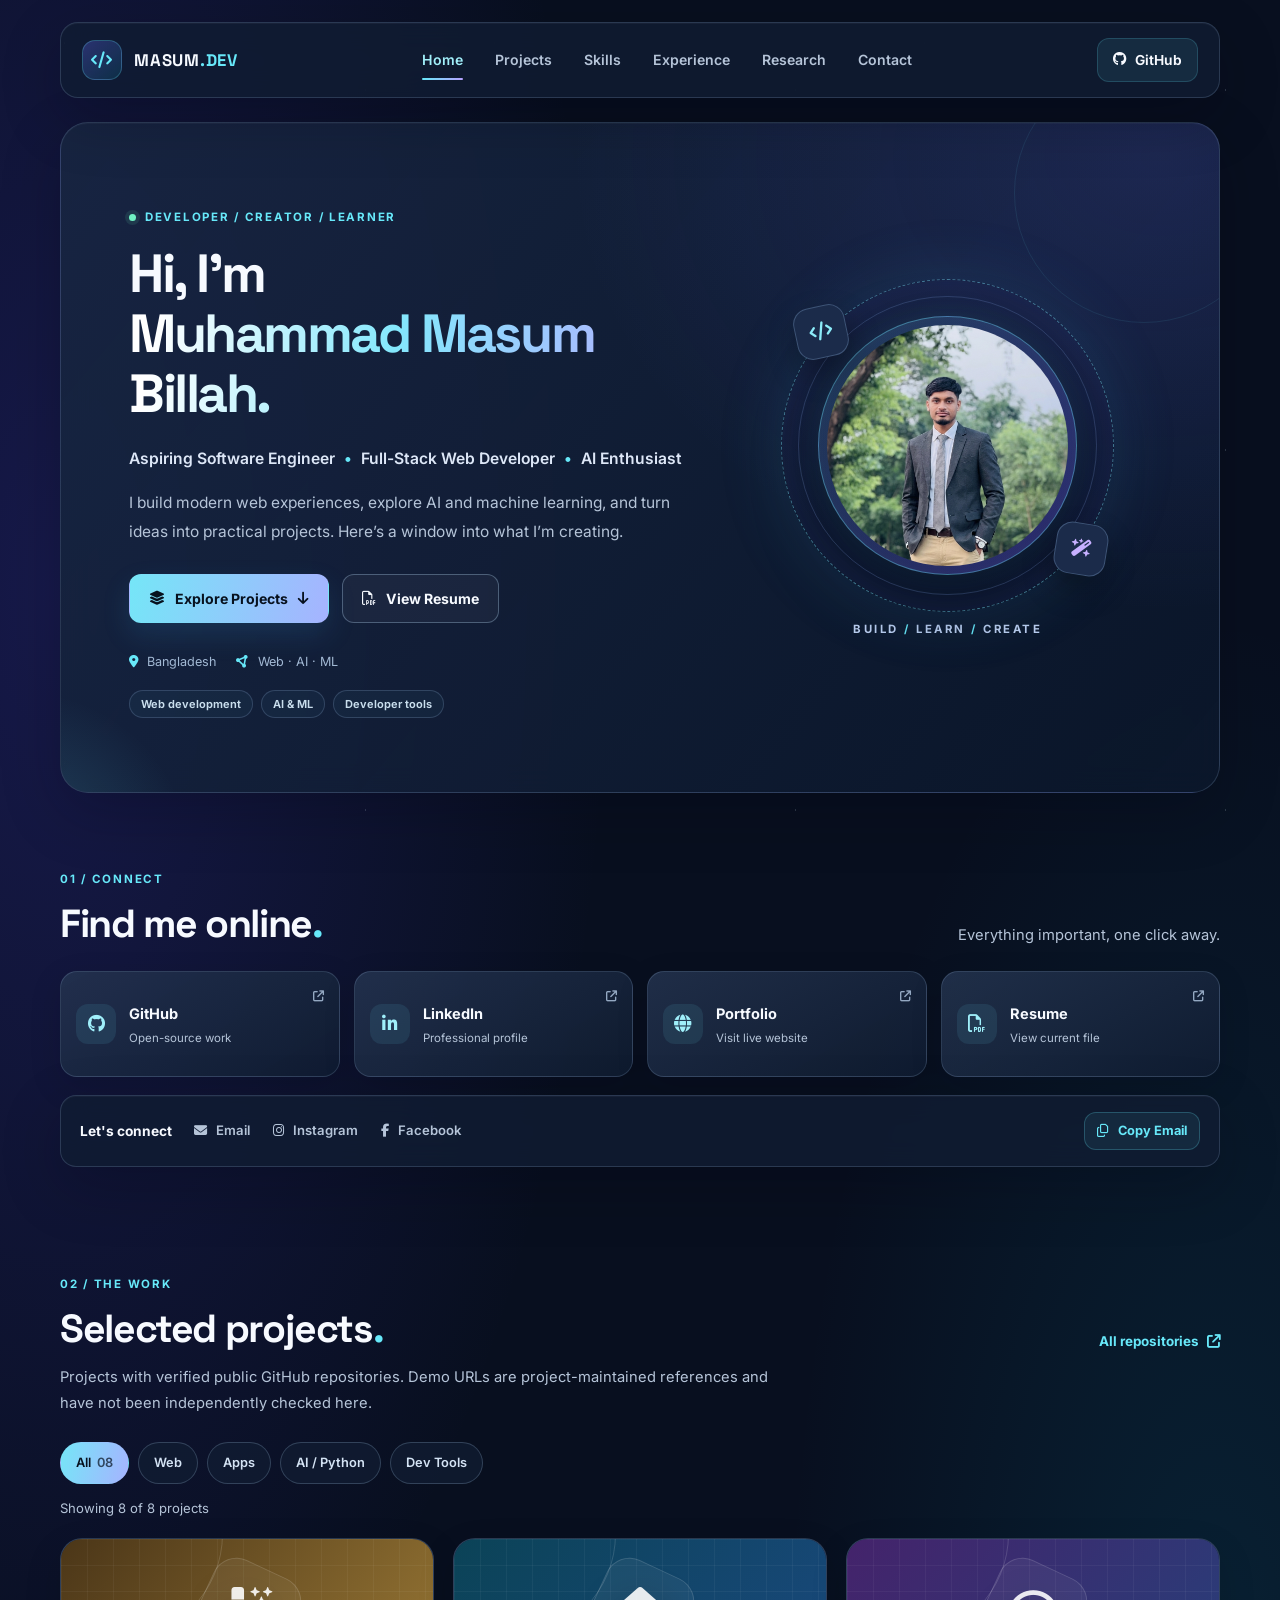
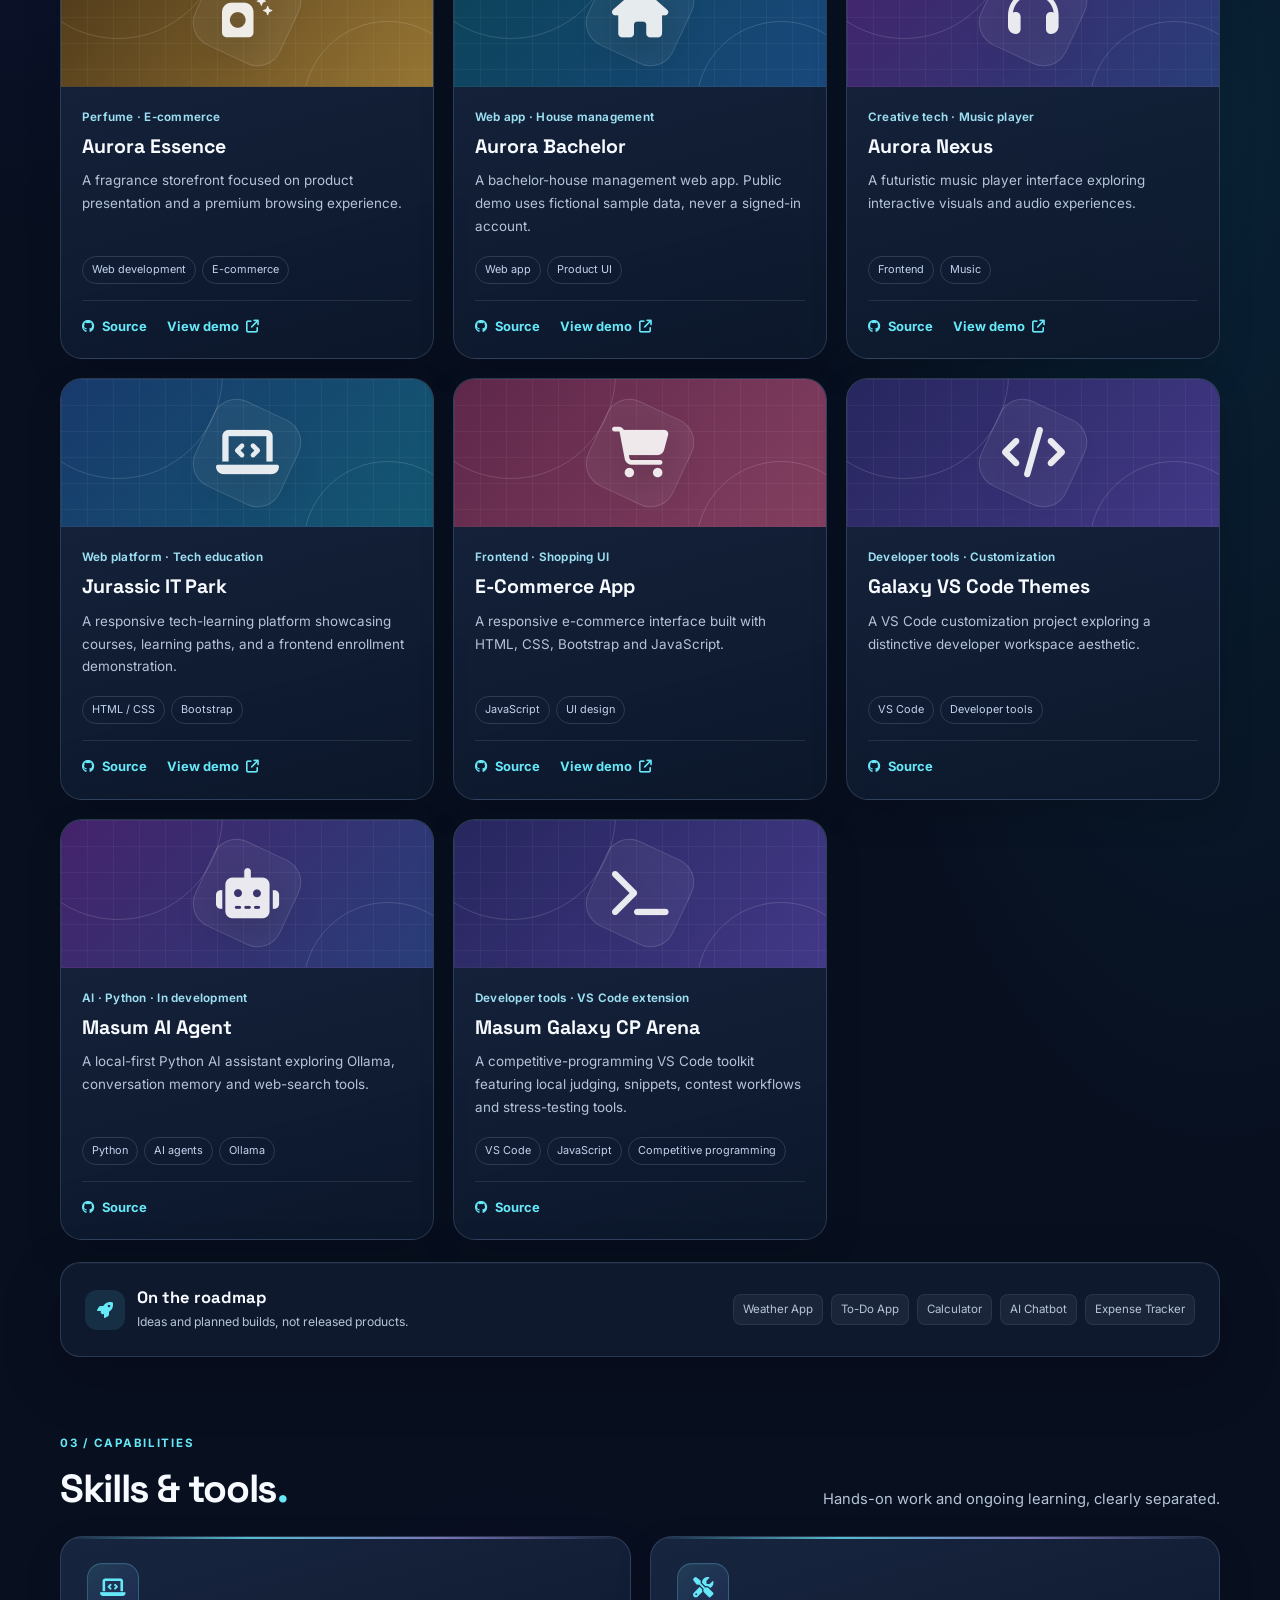
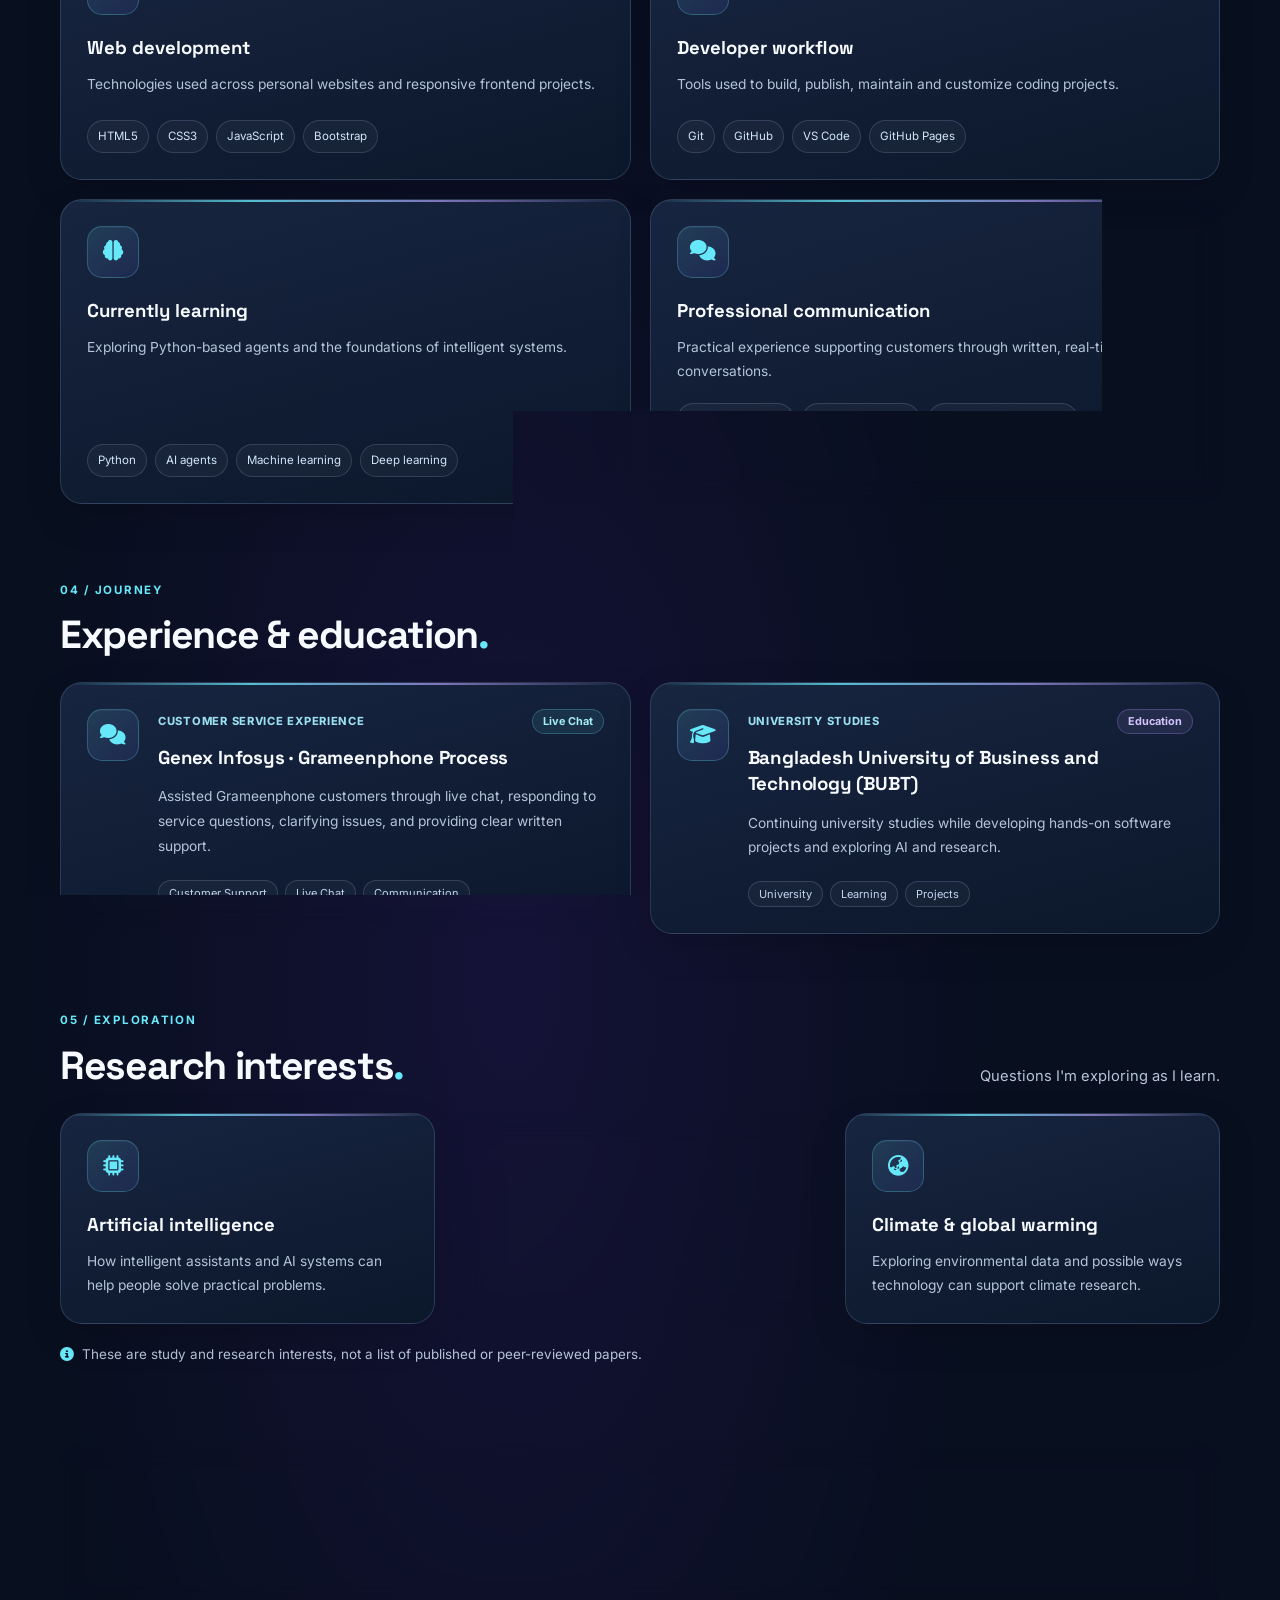
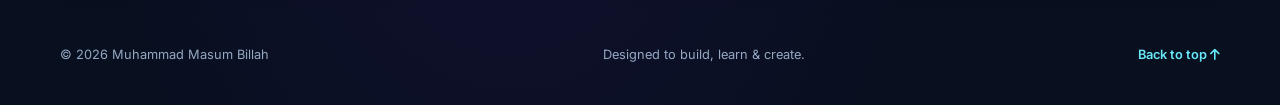
==== index.html @ daf8d8db "Release v2.3.0: accessible mobile menu and refined hero" ====
<!DOCTYPE html>
<html lang="en">
<head>
<meta charset="UTF-8">
<meta name="viewport" content="width=device-width, initial-scale=1.0">
<meta name="theme-color" content="#080F1F">
<meta name="color-scheme" content="dark">
<meta name="description" content="Muhammad Masum Billah — aspiring software engineer and full-stack web developer exploring AI. Explore projects, portfolio, resume, and professional links.">
<meta name="robots" content="index, follow">
<link rel="canonical" href="https://gitwithmasum.github.io/">
<meta property="og:type" content="website">
<meta property="og:site_name" content="Masum Billah | Developer LinkHub">
<meta property="og:title" content="Muhammad Masum Billah | Developer LinkHub">
<meta property="og:description" content="Explore web development projects, AI experiments, portfolio, resume, and professional profiles.">
<meta property="og:url" content="https://gitwithmasum.github.io/">
<meta property="og:image" content="https://gitwithmasum.github.io/Assets/formal%201.0.png">
<meta property="og:image:alt" content="Portrait of Muhammad Masum Billah">
<meta name="twitter:card" content="summary">
<meta name="twitter:title" content="Muhammad Masum Billah | Developer LinkHub">
<meta name="twitter:description" content="Projects, portfolio, resume, and links from a developer exploring AI and full-stack web development.">
<title>Muhammad Masum Billah | Developer LinkHub</title>
<link rel="icon" href="./favicon.svg" type="image/svg+xml">
<link rel="preconnect" href="https://fonts.googleapis.com">
<link rel="preconnect" href="https://fonts.gstatic.com" crossorigin>
<link href="https://fonts.googleapis.com/css2?family=Inter:wght@400;500;600;700;800&family=Space+Grotesk:wght@400;500;600;700&display=swap" rel="stylesheet">
<link rel="stylesheet" href="https://cdnjs.cloudflare.com/ajax/libs/font-awesome/6.7.2/css/all.min.css">
<link rel="stylesheet" href="./style.css?v=2.3.0">
</head>
<body id="top">
<a class="skip-link" href="#main-content">Skip to main content</a>
<div class="shell">
<header class="site-header glass">
<a href="#top" class="brand" aria-label="Masum Developer Hub home"><span class="brand-mark" aria-hidden="true"><i class="fa-solid fa-code"></i></span><span>MASUM<span class="brand-accent">.DEV</span></span></a>
<button class="nav-toggle" type="button" id="nav-toggle" aria-controls="primary-navigation" aria-expanded="false" aria-label="Open navigation menu" hidden>
<span class="nav-toggle-icon" aria-hidden="true"><i class="fa-solid fa-bars"></i></span><span class="nav-toggle-text">Menu</span>
</button>
<nav class="top-nav" id="primary-navigation" aria-label="Main navigation"><a href="#main-content">Home</a><a href="#projects">Projects</a><a href="#skills">Skills</a><a href="#experience">Experience</a><a href="#research">Research</a><a href="#contact">Contact</a></nav>
<a class="header-github" href="https://github.com/gitwithmasum" target="_blank" rel="noopener noreferrer" aria-label="GitHub profile"><i class="fa-brands fa-github" aria-hidden="true"></i><span>GitHub</span></a>
</header>
<main id="main-content">
<section class="hero glass" aria-labelledby="hero-heading">
<div class="hero-copy">
<p class="eyebrow"><span class="pulse-dot" aria-hidden="true"></span> DEVELOPER / CREATOR / LEARNER</p>
<h1 id="hero-heading">Hi, I’m <span class="gradient-text">Muhammad Masum Billah.</span></h1>
<p class="hero-role">Aspiring Software Engineer <span aria-hidden="true">•</span> Full-Stack Web Developer <span aria-hidden="true">•</span> AI Enthusiast</p>
<p class="hero-description">I build modern web experiences, explore AI and machine learning, and turn ideas into practical projects. Here’s a window into what I’m creating.</p>
<div class="hero-actions"><a class="btn btn-primary" href="#projects"><i class="fa-solid fa-layer-group" aria-hidden="true"></i> Explore Projects <i class="fa-solid fa-arrow-down" aria-hidden="true"></i></a><a class="btn btn-outline" href="./Assets/Update%20CV%202.0.pdf"><i class="fa-regular fa-file-pdf" aria-hidden="true"></i> View Resume</a></div>
<div class="hero-detail"><span><i class="fa-solid fa-location-dot" aria-hidden="true"></i> Bangladesh</span><span><i class="fa-solid fa-circle-nodes" aria-hidden="true"></i> Web · AI · ML</span></div>
<div class="hero-focus" aria-label="Areas of interest"><span>Web development</span><span>AI &amp; ML</span><span>Developer tools</span></div>
</div>
<div class="hero-visual">
<div class="portrait-stage"><div class="portrait-halo" aria-hidden="true"></div><div class="portrait-inner"><img src="./Assets/formal%201.0.png" alt="Portrait of Muhammad Masum Billah" width="300" height="300" fetchpriority="high" decoding="async"></div><span class="orbit-badge badge-code" aria-hidden="true"><i class="fa-solid fa-code"></i></span><span class="orbit-badge badge-spark" aria-hidden="true"><i class="fa-solid fa-wand-magic-sparkles"></i></span></div>
<p class="visual-caption">BUILD <span aria-hidden="true">/</span> LEARN <span aria-hidden="true">/</span> CREATE</p>
</div>
</section>
<section id="links" class="section quick-links" aria-labelledby="links-heading">
<div class="section-heading"><div><p class="section-kicker">01 / CONNECT</p><h2 id="links-heading">Find me online<span class="heading-period">.</span></h2></div><p class="section-intro">Everything important, one click away.</p></div>
<div class="quick-grid"><a class="quick-card" href="https://github.com/gitwithmasum" target="_blank" rel="noopener noreferrer" aria-label="GitHub — Open-source work"><span class="quick-icon" aria-hidden="true"><i class="fa-brands fa-github"></i></span><span class="quick-copy"><strong>GitHub</strong><small>Open-source work</small></span><i class="fa-solid fa-arrow-up-right-from-square quick-arrow" aria-hidden="true"></i></a>
<a class="quick-card" href="https://www.linkedin.com/in/masumtheinvincible/" target="_blank" rel="noopener noreferrer" aria-label="LinkedIn — Professional profile"><span class="quick-icon" aria-hidden="true"><i class="fa-brands fa-linkedin-in"></i></span><span class="quick-copy"><strong>LinkedIn</strong><small>Professional profile</small></span><i class="fa-solid fa-arrow-up-right-from-square quick-arrow" aria-hidden="true"></i></a>
<a class="quick-card" href="https://gitwithmasum.github.io/MB-Portfolio/" target="_blank" rel="noopener noreferrer" aria-label="Portfolio — Visit live website"><span class="quick-icon" aria-hidden="true"><i class="fa-solid fa-globe"></i></span><span class="quick-copy"><strong>Portfolio</strong><small>Visit live website</small></span><i class="fa-solid fa-arrow-up-right-from-square quick-arrow" aria-hidden="true"></i></a>
<a class="quick-card" href="./Assets/Update%20CV%202.0.pdf" aria-label="Resume — View current file"><span class="quick-icon" aria-hidden="true"><i class="fa-regular fa-file-pdf"></i></span><span class="quick-copy"><strong>Resume</strong><small>View current file</small></span><i class="fa-solid fa-arrow-up-right-from-square quick-arrow" aria-hidden="true"></i></a></div>
<div class="social-strip glass"><span class="strip-title">Let's connect</span><div class="social-actions">
<a href="mailto:masumtheinvincible@gmail.com"><i class="fa-solid fa-envelope" aria-hidden="true"></i> Email</a>
<a href="https://www.instagram.com/masumtheinvincible/" target="_blank" rel="noopener noreferrer"><i class="fa-brands fa-instagram" aria-hidden="true"></i> Instagram</a>
<a href="https://www.facebook.com/masumtheinvincible/" target="_blank" rel="noopener noreferrer"><i class="fa-brands fa-facebook-f" aria-hidden="true"></i> Facebook</a></div>
<button class="btn btn-copy" type="button" data-copy-email data-email="masumtheinvincible@gmail.com" aria-describedby="copy-status"><i class="fa-regular fa-copy" aria-hidden="true"></i> Copy Email</button></div>
<p id="copy-status" class="copy-status" role="status" aria-live="polite"></p>
</section>
<section id="projects" class="section projects" aria-labelledby="projects-heading">
<div class="section-heading"><div><p class="section-kicker">02 / THE WORK</p><h2 id="projects-heading">Selected projects<span class="heading-period">.</span></h2></div><a class="all-projects" href="https://github.com/gitwithmasum?tab=repositories" target="_blank" rel="noopener noreferrer">All repositories <i class="fa-solid fa-arrow-up-right-from-square" aria-hidden="true"></i></a></div>
<p class="section-subtitle">Projects with verified public GitHub repositories. Demo URLs are project-maintained references and have not been independently checked here.</p>
<div class="project-filters" id="project-filters" role="group" aria-label="Filter projects by category" hidden>
<button type="button" class="project-filter is-active" data-project-filter="all" aria-pressed="true">All <span aria-hidden="true">08</span></button>
<button type="button" class="project-filter" data-project-filter="web" aria-pressed="false">Web</button>
<button type="button" class="project-filter" data-project-filter="apps" aria-pressed="false">Apps</button>
<button type="button" class="project-filter" data-project-filter="ai" aria-pressed="false">AI / Python</button>
<button type="button" class="project-filter" data-project-filter="tools" aria-pressed="false">Dev Tools</button>
</div>
<p class="filter-status" id="project-filter-status" role="status" aria-live="polite"></p>
<div class="projects-grid"><article class="project-card" data-category="web" aria-labelledby="project-1">
 <div class="project-art art-gold" aria-hidden="true"><span class="art-grid"></span><i class="fa-solid fa-spray-can-sparkles"></i><span class="art-orbit"></span></div>
 <div class="project-content"><p class="project-type">Perfume · E-commerce</p><h3 id="project-1">Aurora Essence</h3>
 <p class="project-description">A fragrance storefront focused on product presentation and a premium browsing experience.</p>
 <div class="project-tags" aria-label="Project topics"><span>Web development</span><span>E-commerce</span></div>
 <div class="project-actions"><a href="https://github.com/gitwithmasum/Aurora-Essence" target="_blank" rel="noopener noreferrer" aria-label="View Aurora Essence source code"><i class="fa-brands fa-github" aria-hidden="true"></i> Source</a>
 <a href="https://gitwithmasum.github.io/Aurora-Essence/" target="_blank" rel="noopener noreferrer" aria-label="View Aurora Essence live website">View demo <i class="fa-solid fa-arrow-up-right-from-square" aria-hidden="true"></i></a></div></div></article>
<article class="project-card" data-category="apps" aria-labelledby="project-2">
 <div class="project-art art-cyan" aria-hidden="true"><span class="art-grid"></span><i class="fa-solid fa-house"></i><span class="art-orbit"></span></div>
 <div class="project-content"><p class="project-type">Web app · House management</p><h3 id="project-2">Aurora Bachelor</h3>
 <p class="project-description">A bachelor-house management web app. Public demo uses fictional sample data, never a signed-in account.</p>
 <div class="project-tags" aria-label="Project topics"><span>Web app</span><span>Product UI</span></div>
 <div class="project-actions"><a href="https://github.com/gitwithmasum/Aurora-Bachelor" target="_blank" rel="noopener noreferrer" aria-label="View Aurora Bachelor source code"><i class="fa-brands fa-github" aria-hidden="true"></i> Source</a>
 <a href="https://gitwithmasum.github.io/aurora-bachelor-demo.html" target="_blank" rel="noopener noreferrer" aria-label="View safe Aurora Bachelor guest demo with sample data">View demo <i class="fa-solid fa-arrow-up-right-from-square" aria-hidden="true"></i></a></div></div></article>
<article class="project-card" data-category="apps" aria-labelledby="project-3">
 <div class="project-art art-purple" aria-hidden="true"><span class="art-grid"></span><i class="fa-solid fa-headphones"></i><span class="art-orbit"></span></div>
 <div class="project-content"><p class="project-type">Creative tech · Music player</p><h3 id="project-3">Aurora Nexus</h3>
 <p class="project-description">A futuristic music player interface exploring interactive visuals and audio experiences.</p>
 <div class="project-tags" aria-label="Project topics"><span>Frontend</span><span>Music</span></div>
 <div class="project-actions"><a href="https://github.com/gitwithmasum/Aurora-Nexus" target="_blank" rel="noopener noreferrer" aria-label="View Aurora Nexus source code"><i class="fa-brands fa-github" aria-hidden="true"></i> Source</a>
 <a href="https://gitwithmasum.github.io/Aurora-Nexus/" target="_blank" rel="noopener noreferrer" aria-label="Visit Aurora Nexus demo">View demo <i class="fa-solid fa-arrow-up-right-from-square" aria-hidden="true"></i></a></div></div></article>
<article class="project-card" data-category="web" aria-labelledby="project-4">
 <div class="project-art art-blue" aria-hidden="true"><span class="art-grid"></span><i class="fa-solid fa-laptop-code"></i><span class="art-orbit"></span></div>
 <div class="project-content"><p class="project-type">Web platform · Tech education</p><h3 id="project-4">Jurassic IT Park</h3>
 <p class="project-description">A responsive tech-learning platform showcasing courses, learning paths, and a frontend enrollment demonstration.</p>
 <div class="project-tags" aria-label="Project topics"><span>HTML / CSS</span><span>Bootstrap</span></div>
 <div class="project-actions"><a href="https://github.com/gitwithmasum/Jurassic-IT-Park" target="_blank" rel="noopener noreferrer" aria-label="View Responsive Website source code"><i class="fa-brands fa-github" aria-hidden="true"></i> Source</a>
 <a href="https://gitwithmasum.github.io/Jurassic-IT-Park/" target="_blank" rel="noopener noreferrer" aria-label="Visit Responsive Website demo">View demo <i class="fa-solid fa-arrow-up-right-from-square" aria-hidden="true"></i></a></div></div></article>
<article class="project-card" data-category="web" aria-labelledby="project-5">
 <div class="project-art art-rose" aria-hidden="true"><span class="art-grid"></span><i class="fa-solid fa-cart-shopping"></i><span class="art-orbit"></span></div>
 <div class="project-content"><p class="project-type">Frontend · Shopping UI</p><h3 id="project-5">E-Commerce App</h3>
 <p class="project-description">A responsive e-commerce interface built with HTML, CSS, Bootstrap and JavaScript.</p>
 <div class="project-tags" aria-label="Project topics"><span>JavaScript</span><span>UI design</span></div>
 <div class="project-actions"><a href="https://github.com/gitwithmasum/Project-Beta-1.0" target="_blank" rel="noopener noreferrer" aria-label="View E-Commerce App source code"><i class="fa-brands fa-github" aria-hidden="true"></i> Source</a>
 <a href="https://gitwithmasum.github.io/Project-Beta-1.0/" target="_blank" rel="noopener noreferrer" aria-label="Visit E-Commerce App demo">View demo <i class="fa-solid fa-arrow-up-right-from-square" aria-hidden="true"></i></a></div></div></article>
<article class="project-card" data-category="tools" aria-labelledby="project-6">
 <div class="project-art art-indigo" aria-hidden="true"><span class="art-grid"></span><i class="fa-solid fa-code"></i><span class="art-orbit"></span></div>
 <div class="project-content"><p class="project-type">Developer tools · Customization</p><h3 id="project-6">Galaxy VS Code Themes</h3>
 <p class="project-description">A VS Code customization project exploring a distinctive developer workspace aesthetic.</p>
 <div class="project-tags" aria-label="Project topics"><span>VS Code</span><span>Developer tools</span></div>
 <div class="project-actions"><a href="https://github.com/gitwithmasum/Galaxy-VS-Code-Themes" target="_blank" rel="noopener noreferrer" aria-label="View Galaxy VS Code Themes source code"><i class="fa-brands fa-github" aria-hidden="true"></i> Source</a>
 </div></div></article><article class="project-card" data-category="ai" aria-labelledby="project-7">
 <div class="project-art art-purple" aria-hidden="true"><span class="art-grid"></span><i class="fa-solid fa-robot"></i><span class="art-orbit"></span></div>
 <div class="project-content"><p class="project-type">AI · Python · In development</p><h3 id="project-7">Masum AI Agent</h3>
 <p class="project-description">A local-first Python AI assistant exploring Ollama, conversation memory and web-search tools.</p>
 <div class="project-tags" aria-label="Project topics"><span>Python</span><span>AI agents</span><span>Ollama</span></div>
 <div class="project-actions"><a href="https://github.com/gitwithmasum/Masum-AI-Agent" target="_blank" rel="noopener noreferrer" aria-label="View Masum AI Agent source code"><i class="fa-brands fa-github" aria-hidden="true"></i> Source</a></div></div></article>
<article class="project-card" data-category="tools" aria-labelledby="project-8">
 <div class="project-art art-indigo" aria-hidden="true"><span class="art-grid"></span><i class="fa-solid fa-terminal"></i><span class="art-orbit"></span></div>
 <div class="project-content"><p class="project-type">Developer tools · VS Code extension</p><h3 id="project-8">Masum Galaxy CP Arena</h3>
 <p class="project-description">A competitive-programming VS Code toolkit featuring local judging, snippets, contest workflows and stress-testing tools.</p>
 <div class="project-tags" aria-label="Project topics"><span>VS Code</span><span>JavaScript</span><span>Competitive programming</span></div>
 <div class="project-actions"><a href="https://github.com/gitwithmasum/MG-VS-Code-CP-Arena" target="_blank" rel="noopener noreferrer" aria-label="View Masum Galaxy CP Arena source code"><i class="fa-brands fa-github" aria-hidden="true"></i> Source</a></div></div></article>
</div>
<div class="roadmap glass" aria-labelledby="roadmap-heading"><div class="roadmap-heading"><i class="fa-solid fa-rocket" aria-hidden="true"></i><div><h3 id="roadmap-heading">On the roadmap</h3><p>Ideas and planned builds, not released products.</p></div></div>
<ul class="roadmap-list"><li>Weather App</li><li>To-Do App</li><li>Calculator</li><li>AI Chatbot</li><li>Expense Tracker</li></ul></div>
</section>
<section id="skills" class="section showcase-section" aria-labelledby="skills-heading">
<div class="section-heading"><div><p class="section-kicker">03 / CAPABILITIES</p><h2 id="skills-heading">Skills &amp; tools<span class="heading-period">.</span></h2></div><p class="section-intro">Hands-on work and ongoing learning, clearly separated.</p></div>
<div class="showcase-grid skill-grid">
<article class="showcase-card glass"><div class="showcase-icon"><i class="fa-solid fa-laptop-code" aria-hidden="true"></i></div><h3>Web development</h3><p>Technologies used across personal websites and responsive frontend projects.</p><ul class="skill-tags"><li>HTML5</li><li>CSS3</li><li>JavaScript</li><li>Bootstrap</li></ul></article>
<article class="showcase-card glass"><div class="showcase-icon"><i class="fa-solid fa-screwdriver-wrench" aria-hidden="true"></i></div><h3>Developer workflow</h3><p>Tools used to build, publish, maintain and customize coding projects.</p><ul class="skill-tags"><li>Git</li><li>GitHub</li><li>VS Code</li><li>GitHub Pages</li></ul></article>
<article class="showcase-card glass"><div class="showcase-icon"><i class="fa-solid fa-brain" aria-hidden="true"></i></div><h3>Currently learning</h3><p>Exploring Python-based agents and the foundations of intelligent systems.</p><ul class="skill-tags"><li>Python</li><li>AI agents</li><li>Machine learning</li><li>Deep learning</li></ul></article>
<article class="showcase-card glass"><div class="showcase-icon"><i class="fa-solid fa-comments" aria-hidden="true"></i></div><h3>Professional communication</h3><p>Practical experience supporting customers through written, real-time conversations.</p><ul class="skill-tags"><li>Live chat support</li><li>Customer service</li><li>Written communication</li><li>Issue resolution</li></ul></article>
</div></section>
<section id="experience" class="section showcase-section" aria-labelledby="experience-heading">
<div class="section-heading"><div><p class="section-kicker">04 / JOURNEY</p><h2 id="experience-heading">Experience &amp; education<span class="heading-period">.</span></h2></div></div>
<div class="journey-grid">
<article class="journey-card glass"><div class="journey-icon"><i class="fa-solid fa-comments" aria-hidden="true"></i></div><div class="journey-content"><div class="journey-topline"><p class="journey-label">Customer service experience</p><span class="journey-badge">Live Chat</span></div><h3>Genex Infosys · Grameenphone Process</h3><p>Assisted Grameenphone customers through live chat, responding to service questions, clarifying issues, and providing clear written support.</p><div class="journey-tags"><span>Customer Support</span><span>Live Chat</span><span>Communication</span></div></div></article>
<article class="journey-card glass"><div class="journey-icon"><i class="fa-solid fa-graduation-cap" aria-hidden="true"></i></div><div class="journey-content"><div class="journey-topline"><p class="journey-label">University studies</p><span class="journey-badge journey-badge--quiet">Education</span></div><h3>Bangladesh University of Business and Technology (BUBT)</h3><p>Continuing university studies while developing hands-on software projects and exploring AI and research.</p><div class="journey-tags"><span>University</span><span>Learning</span><span>Projects</span></div></div></article>
</div></section>
<section id="research" class="section showcase-section" aria-labelledby="research-heading">
<div class="section-heading"><div><p class="section-kicker">05 / EXPLORATION</p><h2 id="research-heading">Research interests<span class="heading-period">.</span></h2></div><p class="section-intro">Questions I'm exploring as I learn.</p></div>
<div class="showcase-grid research-grid">
<article class="showcase-card glass"><div class="showcase-icon"><i class="fa-solid fa-microchip" aria-hidden="true"></i></div><h3>Artificial intelligence</h3><p>How intelligent assistants and AI systems can help people solve practical problems.</p></article>
<article class="showcase-card glass"><div class="showcase-icon"><i class="fa-solid fa-chart-line" aria-hidden="true"></i></div><h3>Machine learning</h3><p>Learning about data, models, evaluation and reproducible experiments.</p></article>
<article class="showcase-card glass"><div class="showcase-icon"><i class="fa-solid fa-earth-asia" aria-hidden="true"></i></div><h3>Climate &amp; global warming</h3><p>Exploring environmental data and possible ways technology can support climate research.</p></article>
</div><p class="research-note"><i class="fa-solid fa-circle-info" aria-hidden="true"></i> These are study and research interests, not a list of published or peer-reviewed papers.</p>
</section>
<section id="contact" class="section contact-section" aria-labelledby="contact-heading"><div class="contact-card glass"><div><p class="section-kicker">06 / SAY HELLO</p><h2 id="contact-heading">Have an idea to share<span class="heading-period">?</span></h2><p>Whether it’s a project, a collaboration, or a conversation about tech, feel free to reach out.</p></div><a class="btn btn-primary" href="mailto:masumtheinvincible@gmail.com"><i class="fa-solid fa-paper-plane" aria-hidden="true"></i> Send an Email</a></div></section>
</main>
<footer class="site-footer"><p>© <span id="current-year">2026</span> Muhammad Masum Billah</p><p>Designed to build, learn &amp; create.</p><a href="#top">Back to top <i class="fa-solid fa-arrow-up" aria-hidden="true"></i></a></footer>
</div>
<script src="./script.js?v=2.3.0"></script>
</body>
</html>
---- style.css ----
/* MASUM.DEV | Release 2.1.0 Professional Design Refresh */
:root{color-scheme:dark;--bg:#080f1f;--surface:rgba(17,29,51,.82);--stroke:rgba(166,199,236,.18);--ink:#f7faff;--muted:#b5c4d8;--cyan:#67e8f9;--violet:#b6a0ff;--radius:22px}
*,*::before,*::after{box-sizing:border-box}
html{scroll-behavior:smooth;scroll-padding-top:115px}
body{margin:0;min-height:100vh;min-width:0;color:var(--ink);font:400 16px/1.65 Inter,system-ui,sans-serif;background:radial-gradient(ellipse 60% 35% at 4% 12%,rgba(67,56,202,.25),transparent 73%),radial-gradient(ellipse 45% 30% at 95% 35%,rgba(8,145,178,.14),transparent 75%),radial-gradient(ellipse 50% 30% at 40% 85%,rgba(109,40,217,.13),transparent 75%),var(--bg);overflow-x:clip}
body::before{content:"";position:fixed;inset:0;pointer-events:none;background-image:radial-gradient(1px 1px at 15% 12%,rgba(220,242,255,.7) 50%,transparent 100%),radial-gradient(1px 1px at 85% 25%,rgba(220,242,255,.5) 50%,transparent 100%),radial-gradient(2px 2px at 70% 70%,rgba(161,195,255,.3) 50%,transparent 100%);background-size:430px 360px;opacity:.36}
a{color:inherit}button{font:inherit}
.shell{position:relative;z-index:1;width:min(1160px,calc(100% - 44px));margin:auto}
.glass{background:var(--surface);border:1px solid var(--stroke);box-shadow:0 20px 60px rgba(1,6,17,.23),inset 0 1px rgba(255,255,255,.035);-webkit-backdrop-filter:blur(14px);backdrop-filter:blur(14px)}
.skip-link{position:fixed;z-index:100;top:10px;left:10px;transform:translateY(-160%);padding:12px 16px;border-radius:10px;background:#fff;color:#111827;font-weight:700}
.skip-link:focus{transform:translateY(0)}
:where(a,button):focus-visible{outline:3px solid var(--cyan);outline-offset:4px}
.site-header{display:flex;align-items:center;justify-content:space-between;gap:22px;min-height:76px;margin:22px 0 24px;padding:12px 21px;border-radius:18px;position:sticky;top:12px;z-index:30}
.brand{display:inline-flex;align-items:center;gap:12px;flex-shrink:0;text-decoration:none;font:700 1.05rem/1 'Space Grotesk',sans-serif;letter-spacing:.045em}
.brand-accent{color:var(--cyan)}
.brand-mark{display:grid;place-items:center;width:40px;height:40px;border-radius:13px;color:var(--cyan);border:1px solid rgba(103,232,249,.25);background:linear-gradient(140deg,rgba(99,102,241,.32),rgba(6,182,212,.13))}
.top-nav{display:flex;align-items:center;gap:clamp(12px,2.7vw,32px);flex-wrap:wrap;justify-content:center}
.top-nav a{font-size:.88rem;font-weight:600;text-decoration:none;color:var(--muted);transition:color .2s}
.top-nav a:hover,.top-nav a:focus-visible{color:var(--cyan)}
.header-github{flex-shrink:0;display:inline-flex;align-items:center;gap:9px;padding:10px 15px;border-radius:12px;background:rgba(103,232,249,.085);border:1px solid rgba(103,232,249,.18);text-decoration:none;font-size:.86rem;font-weight:650}
.header-github:hover{border-color:var(--cyan)}
.hero{display:grid;grid-template-columns:minmax(0,1.18fr) minmax(0,.82fr);align-items:center;min-height:490px;gap:30px;padding:clamp(30px,5.5vw,68px);border-radius:28px;position:relative;overflow:hidden;background:radial-gradient(ellipse 60% 80% at 95% 5%,rgba(99,102,241,.17),transparent 85%),linear-gradient(130deg,rgba(24,38,66,.92),rgba(11,23,43,.88))}
.hero::after{content:"";position:absolute;right:-55px;top:-60px;width:260px;height:260px;border-radius:50%;border:1px solid rgba(103,232,249,.09);pointer-events:none}
.hero-copy,.hero-visual{position:relative;z-index:1;min-width:0}
.eyebrow,.section-kicker{display:flex;align-items:center;gap:9px;color:var(--cyan);font:700 .72rem/1.5 Inter,sans-serif;letter-spacing:.15em}
.pulse-dot{width:7px;height:7px;border-radius:50%;background:#70f3c4;box-shadow:0 0 0 4px rgba(112,243,196,.1)}
.hero h1{max-width:680px;font:700 clamp(2.25rem,4.2vw,3.75rem)/1.12 'Space Grotesk',sans-serif;letter-spacing:-.045em;margin:22px 0 20px;overflow-wrap:anywhere}
.gradient-text{display:block;color:#b2e1ff;background:linear-gradient(100deg,#fff 5%,#83e7fc 45%,#b8a8ff 95%);-webkit-background-clip:text;background-clip:text;-webkit-text-fill-color:transparent}
.hero-role{font-weight:600;color:#dde7f7;font-size:.98rem;line-height:1.85;margin:0 0 16px}
.hero-role span{color:var(--cyan);margin:0 5px}
.hero-description{max-width:570px;margin:0;color:var(--muted);font-size:.97rem;line-height:1.85}
.hero-actions{display:flex;flex-wrap:wrap;gap:13px;margin-top:27px}
.btn{position:relative;display:inline-flex;align-items:center;justify-content:center;gap:10px;min-height:48px;padding:12px 19px;border-radius:12px;text-decoration:none;font-weight:700;font-size:.88rem;line-height:1.35;cursor:pointer;overflow:hidden;border:1px solid transparent;transition:transform .2s,box-shadow .2s,border-color .2s,background .2s}
.btn:hover{transform:translateY(-2px)}
.btn-primary{color:#07111e;background:linear-gradient(105deg,#75e6f7,#a6b3ff);box-shadow:0 12px 28px rgba(47,148,214,.16)}
.btn-primary:hover{box-shadow:0 16px 34px rgba(47,148,214,.28)}
.btn-outline{color:var(--ink);border-color:rgba(180,209,239,.33);background:rgba(255,255,255,.04)}
.btn-outline:hover{border-color:var(--cyan);background:rgba(103,232,249,.07)}
.hero-detail{display:flex;flex-wrap:wrap;gap:20px;color:#a2b9d4;font-size:.79rem;margin-top:29px}
.hero-detail span{display:inline-flex;gap:9px;align-items:center}
.hero-detail i{color:var(--cyan)}
.hero-visual{min-height:385px;display:flex;flex-direction:column;justify-content:center;align-items:center}
.portrait-stage{width:min(100%,340px);aspect-ratio:1;display:grid;place-items:center;position:relative}
.portrait-halo{position:absolute;inset:1%;border-radius:50%;border:1px dashed rgba(118,220,245,.38);box-shadow:0 0 55px rgba(78,72,190,.17)}
.portrait-halo::before{content:"";position:absolute;inset:16px;border-radius:50%;border:1px solid rgba(132,161,228,.22)}
.portrait-inner{width:76%;aspect-ratio:1;padding:8px;border-radius:50%;border:1px solid rgba(108,227,247,.4);background:linear-gradient(140deg,rgba(103,232,249,.14),rgba(105,79,228,.35));box-shadow:0 18px 45px rgba(0,0,0,.26)}
.portrait-inner img{width:100%;height:100%;display:block;border-radius:50%;object-fit:cover;background:#0c1628}
.orbit-badge{position:absolute;display:grid;place-items:center;width:52px;height:52px;border-radius:16px;border:1px solid rgba(164,207,250,.25);background:#1b2b4a;box-shadow:0 14px 30px rgba(0,0,0,.3);color:#8cecf9;font-size:1.15rem}
.badge-code{top:9%;left:5%;transform:rotate(-12deg)}
.badge-spark{bottom:12%;right:3%;transform:rotate(9deg);color:#c7b0ff}
.visual-caption{margin:5px 0 0;color:#bbcef0;font-size:.71rem;font-weight:700;letter-spacing:.22em}
.visual-caption span{color:var(--cyan)}
.section{margin-top:78px}
.section-heading{display:flex;align-items:end;justify-content:space-between;gap:24px;margin-bottom:24px}
.section-kicker{margin:0 0 12px}
.section h2{margin:0;font:700 clamp(1.7rem,3.2vw,2.45rem)/1.2 'Space Grotesk',sans-serif;letter-spacing:-.035em}
.heading-period{color:var(--cyan)}
.section-intro,.section-subtitle{color:var(--muted);font-size:.92rem;margin:0}
.section-subtitle{margin-top:-11px;margin-bottom:25px;max-width:730px;line-height:1.75}
.quick-grid{display:grid;grid-template-columns:repeat(4,minmax(0,1fr));gap:14px}
.quick-card{display:flex;align-items:center;gap:13px;min-width:0;min-height:106px;padding:19px 15px;border-radius:17px;text-decoration:none;background:linear-gradient(150deg,rgba(37,53,81,.82),rgba(16,29,50,.85));border:1px solid var(--stroke);box-shadow:0 10px 32px rgba(2,6,20,.14);transition:transform .22s,border-color .22s,background .22s}
.quick-card:hover{transform:translateY(-4px);border-color:rgba(103,232,249,.44);background:rgba(24,39,65,.9)}
.quick-icon{flex-shrink:0;display:grid;place-items:center;width:40px;height:40px;border-radius:12px;background:rgba(103,232,249,.095);color:#9feffa;font-size:1.1rem}
.quick-copy{display:grid;gap:4px;min-width:0}
.quick-copy strong{font-size:.91rem}
.quick-copy small{color:var(--muted);font-size:.72rem;line-height:1.45}
.quick-arrow{margin-left:auto;align-self:start;font-size:.69rem;color:#94a8c2}
.social-strip{margin-top:18px;padding:16px 19px;border-radius:16px;display:flex;align-items:center;flex-wrap:wrap;gap:14px 22px}
.strip-title{font-size:.86rem;font-weight:700}
.social-actions{display:flex;flex:1;gap:12px 23px;flex-wrap:wrap}
.social-actions a{color:var(--muted);font-size:.82rem;font-weight:600;text-decoration:none}
.social-actions a:hover{color:var(--cyan)}
.social-actions i{margin-right:6px}
.btn-copy{min-height:38px;padding:9px 12px;font-size:.8rem;border:1px solid rgba(103,232,249,.23);color:var(--cyan);background:rgba(103,232,249,.07)}
.btn-copy:hover{background:rgba(103,232,249,.14)}
.copy-status{min-height:1.45rem;margin:8px 0 0;color:#a7f3d0;font-size:.82rem;text-align:right}
.all-projects{font-weight:700;font-size:.84rem;text-decoration:none;white-space:nowrap;color:var(--cyan)}
.all-projects i{margin-left:5px}
.all-projects:hover{text-decoration:underline}
.projects-grid{display:grid;grid-template-columns:repeat(3,minmax(0,1fr));gap:19px;align-items:stretch}
.project-card{min-width:0;display:flex;flex-direction:column;overflow:hidden;border-radius:var(--radius);background:linear-gradient(165deg,rgba(25,39,66,.92),rgba(12,24,43,.94));border:1px solid var(--stroke);box-shadow:0 14px 37px rgba(0,0,0,.13);transition:transform .24s,border-color .24s,box-shadow .24s}
.project-card:hover{transform:translateY(-5px);border-color:rgba(103,232,249,.34);box-shadow:0 22px 44px rgba(0,0,0,.23)}
.project-art{position:relative;isolation:isolate;display:grid;place-items:center;height:148px;overflow:hidden;background:linear-gradient(130deg,var(--art-a),var(--art-b));border-bottom:1px solid rgba(255,255,255,.06)}
.project-art::before,.project-art::after{content:"";position:absolute;border:1px solid rgba(255,255,255,.14);border-radius:50%}
.project-art::before{width:210px;height:210px;left:-48px;top:-110px}
.project-art::after{width:170px;height:170px;right:-40px;bottom:-105px}
.project-art>i{position:relative;z-index:2;font-size:3.15rem;color:rgba(255,255,255,.89);text-shadow:0 12px 40px rgba(0,0,0,.25)}
.art-grid{position:absolute;inset:0;background-image:linear-gradient(rgba(255,255,255,.045) 1px,transparent 1px),linear-gradient(90deg,rgba(255,255,255,.045) 1px,transparent 1px);background-size:26px 26px}
.art-orbit{position:absolute;width:94px;height:94px;border-radius:25px;transform:rotate(25deg);background:rgba(255,255,255,.055);border:1px solid rgba(255,255,255,.13)}
.art-gold{--art-a:#4b3618;--art-b:#977634}
.art-cyan{--art-a:#0b4357;--art-b:#19487c}
.art-purple{--art-a:#44236b;--art-b:#283e79}
.art-blue{--art-a:#183a6c;--art-b:#135772}
.art-rose{--art-a:#5e274a;--art-b:#833f60}
.art-indigo{--art-a:#27265e;--art-b:#423987}
.project-content{padding:21px;display:flex;flex:1;flex-direction:column;min-width:0}
.project-type{margin:0 0 7px;font-size:.73rem;color:#9cdff3;font-weight:650;letter-spacing:.02em}
.project-content h3{margin:0 0 9px;font:700 1.22rem/1.35 'Space Grotesk',sans-serif;overflow-wrap:anywhere}
.project-description{color:var(--muted);margin:0 0 18px;line-height:1.7;font-size:.84rem}
.project-tags{display:flex;flex-wrap:wrap;gap:6px;margin:auto 0 16px}
.project-tags span{padding:4px 9px;color:#c3d3ee;border:1px solid rgba(174,192,235,.19);border-radius:999px;font-size:.68rem}
.project-actions{display:flex;align-items:center;flex-wrap:wrap;gap:10px 20px;padding-top:15px;border-top:1px solid rgba(204,221,244,.11)}
.project-actions a{display:inline-flex;align-items:center;gap:7px;color:var(--cyan);font-size:.81rem;font-weight:700;text-decoration:none}
.project-actions a:hover{text-decoration:underline}
.roadmap{margin-top:22px;padding:24px;border-radius:20px;display:flex;justify-content:space-between;gap:22px;align-items:center}
.roadmap-heading{display:flex;align-items:center;gap:12px}
.roadmap-heading>i{color:var(--cyan);background:rgba(103,232,249,.1);padding:12px;border-radius:12px}
.roadmap h3{margin:0;font:700 1.03rem/1.3 'Space Grotesk',sans-serif}
.roadmap p{margin:4px 0 0;color:var(--muted);font-size:.76rem}
.roadmap-list{margin:0;padding:0;list-style:none;display:flex;justify-content:flex-end;flex-wrap:wrap;gap:8px}
.roadmap-list li{padding:5px 9px;font-size:.72rem;color:var(--muted);border-radius:8px;background:rgba(255,255,255,.055);border:1px solid rgba(255,255,255,.07)}
.contact-card{padding:30px 33px;border-radius:22px;display:flex;justify-content:space-between;align-items:center;gap:32px;background:linear-gradient(110deg,rgba(42,46,90,.77),rgba(16,40,59,.74))}
.contact-card h2{font-size:clamp(1.5rem,2.5vw,2rem)}
.contact-card p:not(.section-kicker){margin:13px 0 0;color:var(--muted);font-size:.88rem;max-width:620px}
.contact-card .btn{flex-shrink:0}
.site-footer{display:flex;align-items:center;justify-content:space-between;flex-wrap:wrap;gap:12px 25px;padding:34px 0 40px;color:#94a8c2;font-size:.8rem}
.site-footer p{margin:0}
.site-footer a{color:var(--cyan);text-decoration:none;font-weight:600}
.site-footer a:hover{text-decoration:underline}
.ripple{position:absolute;width:16px;height:16px;border-radius:50%;background:rgba(255,255,255,.4);transform:translate(-50%,-50%) scale(0);animation:ripple .6s linear;pointer-events:none}
@keyframes ripple{to{transform:translate(-50%,-50%) scale(24);opacity:0}}
@media(prefers-reduced-motion:no-preference){.project-card.is-visible{animation:card-reveal .45s ease-out both}@keyframes card-reveal{from{opacity:.9;transform:translateY(10px)}to{opacity:1;transform:translateY(0)}}}
@media(max-width:1060px){.hero{gap:15px}.quick-grid{grid-template-columns:repeat(2,minmax(0,1fr))}.projects-grid{grid-template-columns:repeat(2,minmax(0,1fr))}.roadmap{align-items:flex-start;flex-direction:column}.roadmap-list{justify-content:flex-start}}
@media(max-width:780px){.shell{width:min(calc(100% - 28px),680px)}.site-header{min-height:auto;flex-wrap:wrap;gap:12px;justify-content:space-between;padding:14px}.top-nav{order:3;width:100%;justify-content:space-between;gap:10px;padding:0 3px}.header-github{padding:9px 12px}.hero{grid-template-columns:1fr;gap:5px;padding:35px 27px}.hero-visual{min-height:300px}.portrait-stage{width:min(100%,285px)}.section{margin-top:60px}.section-heading{align-items:flex-start;flex-wrap:wrap}.contact-card{padding:25px;align-items:flex-start;flex-direction:column}.site-footer{padding-bottom:28px}}
@media(max-width:560px){.shell{width:calc(100% - 24px)}.site-header{margin:12px 0 15px}.brand{font-size:.97rem;gap:8px}.brand-mark{width:35px;height:35px;border-radius:10px}.top-nav a{font-size:.78rem}.hero{padding:29px 22px;border-radius:20px}.hero h1{font-size:clamp(2rem,9vw,2.75rem)}.hero-role{font-size:.86rem}.hero-description{font-size:.87rem}.hero-actions .btn{flex:1 1 145px;padding:12px 10px}.hero-detail{gap:10px 15px}.hero-visual{min-height:270px}.portrait-stage{width:255px}.quick-grid,.projects-grid{grid-template-columns:1fr}.quick-card{min-height:84px}.social-strip{align-items:flex-start;flex-direction:column}.social-actions{gap:12px 19px}.copy-status{text-align:left}.section-heading{gap:10px}.section-subtitle{margin-top:0}.project-art{height:132px}.site-footer{justify-content:center;text-align:center}}
@media(max-width:350px){.shell{width:calc(100% - 16px)}.site-header{padding:10px}.header-github span{display:none}.top-nav{gap:7px}.top-nav a{font-size:.72rem}.hero{padding:25px 17px}.hero h1{font-size:1.88rem}.portrait-stage{width:220px}.visual-caption{letter-spacing:.12em}}
@media(prefers-reduced-motion:reduce){html{scroll-behavior:auto}.btn,.quick-card,.project-card,.top-nav a{transition:none}.btn:hover,.quick-card:hover,.project-card:hover{transform:none}.ripple,.project-card.is-visible{animation:none!important}}
/* Release 2.2.0 · Developer Showcase */
[hidden]{display:none!important}
.project-filters{display:flex;flex-wrap:wrap;align-items:center;gap:9px;margin:0 0 14px}
.project-filter{min-height:42px;padding:10px 15px;border:1px solid rgba(170,201,234,.23);border-radius:999px;background:rgba(17,29,51,.78);color:#d4e3f4;font:600 .8rem/1.2 Inter,system-ui,sans-serif;cursor:pointer;transition:background .2s,border-color .2s,transform .2s}
.project-filter span{margin-left:3px;opacity:.7}
.project-filter:hover{border-color:var(--cyan);transform:translateY(-1px)}
.project-filter.is-active{background:linear-gradient(105deg,#75e6f7,#a6b3ff);border-color:transparent;color:#07111e}
.filter-status{margin:0;color:var(--muted);font-size:.82rem}
.filter-status:not(:empty){margin:0 0 18px}
.showcase-grid{display:grid;grid-template-columns:repeat(3,minmax(0,1fr));gap:18px}
.showcase-card{border-radius:20px;padding:25px;min-width:0}
.showcase-icon{display:grid;place-items:center;width:49px;height:49px;color:var(--cyan);border-radius:14px;border:1px solid rgba(103,232,249,.22);background:rgba(103,232,249,.09);font-size:1.28rem;margin-bottom:20px}
.showcase-card h3,.journey-card h3{margin:0 0 11px;font:700 1.16rem/1.4 'Space Grotesk',sans-serif;overflow-wrap:anywhere}
.showcase-card p,.journey-card p{margin:0;color:var(--muted);font-size:.86rem;line-height:1.75}
.skill-tags{display:flex;flex-wrap:wrap;gap:8px;list-style:none;margin:20px 0 0;padding:0}
.skill-tags li{border-radius:999px;border:1px solid rgba(174,192,235,.19);padding:6px 10px;background:rgba(255,255,255,.035);color:#d2e5fa;font-size:.72rem}
.journey-grid{display:grid;grid-template-columns:repeat(2,minmax(0,1fr));gap:18px}
.journey-card{border-radius:20px;padding:25px;display:flex;gap:18px;align-items:flex-start;min-width:0}
.journey-icon{display:grid;place-items:center;flex:0 0 46px;width:46px;height:46px;background:rgba(103,232,249,.09);border:1px solid rgba(103,232,249,.2);border-radius:13px;color:var(--cyan)}
.journey-card .journey-label{color:#9bdff2;margin:0 0 7px;font-weight:700;letter-spacing:.04em;font-size:.72rem;text-transform:uppercase}
.research-note{display:flex;align-items:baseline;gap:9px;color:var(--muted);font-size:.84rem;margin:19px 0 0;line-height:1.7}
.research-note i{color:var(--cyan)}
@media(max-width:780px){.showcase-grid{grid-template-columns:repeat(2,minmax(0,1fr))}.journey-grid{grid-template-columns:1fr}.top-nav{overflow-x:auto;scrollbar-width:none;flex-wrap:nowrap;justify-content:flex-start;gap:19px;overscroll-behavior-inline:contain;padding:2px 3px 7px}.top-nav::-webkit-scrollbar{display:none}.top-nav a{flex:0 0 auto}}
@media(max-width:560px){.showcase-grid{grid-template-columns:1fr}.showcase-card,.journey-card{padding:21px}.project-filters{gap:8px}.project-filter{padding:10px 12px}.research-note{align-items:flex-start}}
@media(prefers-reduced-motion:reduce){.project-filter{transition:none}.project-filter:hover{transform:none}}

/* Release 2.2.1: Match Skills & Experience cards with the professional project design. */
.showcase-section .showcase-card.glass,
.showcase-section .journey-card.glass {
    position: relative;
    min-width: 0;
    padding: 26px;
    overflow: hidden;
    isolation: isolate;
    border: 1px solid var(--stroke);
    border-radius: var(--radius);
    background: linear-gradient(165deg, rgba(25,39,66,.94), rgba(12,24,43,.96));
    box-shadow: 0 14px 37px rgba(0,0,0,.13);
    -webkit-backdrop-filter: blur(14px);
    backdrop-filter: blur(14px);
    transition: transform .24s ease, border-color .24s ease, box-shadow .24s ease;
}
.showcase-section .showcase-card.glass::before,
.showcase-section .journey-card.glass::before {
    content: "";
    position: absolute;
    inset: 0 0 auto;
    height: 2px;
    background: linear-gradient(90deg, transparent, rgba(103,232,249,.78), rgba(182,160,255,.65), transparent);
    pointer-events: none;
}
.showcase-section .showcase-card.glass:hover,
.showcase-section .journey-card.glass:hover {
    transform: translateY(-4px);
    border-color: rgba(103,232,249,.34);
    box-shadow: 0 22px 44px rgba(0,0,0,.23);
}
#skills .skill-grid {
    display: grid;
    grid-template-columns: repeat(2, minmax(0,1fr));
    align-items: stretch;
    gap: 19px;
}
#skills .showcase-card {
    display: flex;
    flex-direction: column;
    min-height: 244px;
}
#skills .showcase-card p { flex-grow: 1; }
.showcase-section .showcase-icon,
.showcase-section .journey-icon {
    display: grid;
    place-items: center;
    flex: 0 0 52px;
    width: 52px;
    height: 52px;
    border: 1px solid rgba(103,232,249,.25);
    border-radius: 15px;
    color: var(--cyan);
    background: linear-gradient(135deg, rgba(103,232,249,.13), rgba(99,102,241,.12));
    box-shadow: inset 0 1px rgba(255,255,255,.04);
    font-size: 1.28rem;
}
.showcase-section .showcase-icon { margin-bottom: 20px; }
#experience .journey-grid {
    display: grid;
    grid-template-columns: repeat(2, minmax(0,1fr));
    gap: 19px;
    align-items: stretch;
}
#experience .journey-card { display: flex; align-items: flex-start; gap: 19px; }
#experience .journey-content { min-width: 0; flex: 1; }
#experience .journey-topline { display: flex; align-items: center; justify-content: space-between; flex-wrap: wrap; gap: 8px 12px; margin-bottom: 11px; }
#experience .journey-topline .journey-label {
    color: #9bdff2;
    margin: 0;
    font-size: .7rem;
    font-weight: 750;
    line-height: 1.5;
    letter-spacing: .065em;
    text-transform: uppercase;
}
#experience .journey-card h3 {
    margin: 0 0 13px;
    font: 700 1.17rem/1.4 'Space Grotesk', sans-serif;
    letter-spacing: -.01em;
    color: var(--ink);
}
#experience .journey-card p:not(.journey-label) { margin: 0; color: var(--muted); font-size: .86rem; line-height: 1.8; }
.journey-badge {
    display: inline-flex;
    align-items: center;
    min-height: 25px;
    padding: 4px 10px;
    border: 1px solid rgba(103,232,249,.24);
    border-radius: 999px;
    background: rgba(103,232,249,.09);
    color: #a5eef6;
    font-size: .68rem;
    line-height: 1.2;
    font-weight: 700;
}
.journey-badge--quiet { color: #d2c4ff; border-color: rgba(182,160,255,.26); background: rgba(182,160,255,.1); }
.journey-tags { display: flex; flex-wrap: wrap; gap: 7px; margin-top: 21px; }
.journey-tags span {
    padding: 5px 10px;
    color: #c3d3ee;
    font-size: .69rem;
    line-height: 1.3;
    border-radius: 999px;
    border: 1px solid rgba(174,192,235,.2);
    background: rgba(255,255,255,.03);
}
@media (max-width: 900px) {
    #experience .journey-grid { grid-template-columns: 1fr; }
}
@media (max-width: 640px) {
    #skills .skill-grid { grid-template-columns: 1fr; }
    #skills .showcase-card { min-height: 0; }
    .showcase-section .showcase-card.glass,
    .showcase-section .journey-card.glass { padding: 22px; }
}
@media (max-width: 420px) {
    #experience .journey-card { gap: 13px; }
    .showcase-section .journey-icon { flex-basis: 43px; width: 43px; height: 43px; border-radius: 12px; }
}
@media (prefers-reduced-motion: reduce) {
    .showcase-section .showcase-card.glass,
    .showcase-section .journey-card.glass { transition: none; }
    .showcase-section .showcase-card.glass:hover,
    .showcase-section .journey-card.glass:hover { transform: none; }
}


/* Release v2.3.0 — accessible mobile navigation and restrained hero polish */
.nav-toggle{display:none;align-items:center;justify-content:center;gap:9px;min-height:44px;padding:9px 13px;border:1px solid rgba(103,232,249,.3);border-radius:12px;background:rgba(103,232,249,.09);color:var(--ink);cursor:pointer;font-size:.81rem;font-weight:750}
.nav-toggle:hover{border-color:var(--cyan);background:rgba(103,232,249,.16)}
.nav-toggle-icon{display:grid;place-items:center;color:var(--cyan);width:18px}
.top-nav a{position:relative;padding-block:9px}
.top-nav a.is-active{color:#a1eff9}
.top-nav a.is-active::after{content:"";position:absolute;left:0;right:0;bottom:1px;height:2px;border-radius:3px;background:linear-gradient(90deg,var(--cyan),var(--violet))}
.hero{isolation:isolate}
.hero::before{content:"";position:absolute;z-index:0;width:340px;height:340px;left:-210px;bottom:-240px;border-radius:50%;background:radial-gradient(circle,rgba(103,232,249,.19),rgba(103,232,249,0) 71%);pointer-events:none}
.hero-copy{padding-block:6px}
.hero h1{margin-block:18px 20px}
.hero-description{max-width:560px}
.hero-role{max-width:590px}
.hero-actions .btn{min-height:49px}
.hero-focus{display:flex;align-items:center;flex-wrap:wrap;gap:8px;margin-top:17px}
.hero-focus span{border-radius:999px;padding:5px 11px;border:1px solid rgba(163,193,233,.2);background:rgba(103,232,249,.045);color:#c9deed;font-size:.69rem;font-weight:650;line-height:1.45}
.portrait-halo{border-color:rgba(118,220,245,.48);box-shadow:0 0 65px rgba(66,161,215,.17),inset 0 0 60px rgba(99,102,241,.1)}
.portrait-inner{box-shadow:0 24px 65px rgba(1,6,17,.4),0 0 25px rgba(103,232,249,.12)}
@media(prefers-reduced-motion:no-preference){
  .portrait-halo{animation:masum-halo-turn 55s linear infinite}
  .hero::before{animation:masum-glow-breathe 9s ease-in-out infinite alternate}
  @keyframes masum-halo-turn{to{transform:rotate(360deg)}}
  @keyframes masum-glow-breathe{from{opacity:.62;transform:scale(.94)}to{opacity:1;transform:scale(1.06)}}
}
@media(max-width:780px){
  .site-header{position:sticky;isolation:isolate;gap:10px;min-height:66px;padding:10px 13px}
  .brand{order:0}
  .header-github{order:1;margin-left:auto;padding:10px 12px}
  .nav-toggle{order:2}
  /* Without JS, keep the existing usable horizontal navigation visible. */
  .top-nav{order:3}
  .has-js-nav .nav-toggle{display:inline-flex}
  .has-js-nav .top-nav{display:none;position:absolute;top:calc(100% + 8px);left:0;right:0;width:auto;max-height:min(68vh,510px);overflow-y:auto;overscroll-behavior:contain;padding:11px;z-index:5;grid-template-columns:repeat(2,minmax(0,1fr));gap:6px;background:linear-gradient(155deg,rgba(19,35,62,.98),rgba(10,25,44,.99));border:1px solid rgba(131,211,239,.3);border-radius:17px;box-shadow:0 25px 48px rgba(0,0,0,.48);-webkit-backdrop-filter:blur(18px);backdrop-filter:blur(18px)}
  .has-js-nav .top-nav.is-open{display:grid}
  .has-js-nav .top-nav a{display:flex;align-items:center;min-height:46px;padding:12px 13px;border:1px solid transparent;border-radius:11px;white-space:normal;line-height:1.3;font-size:.84rem}
  .has-js-nav .top-nav a:hover,.has-js-nav .top-nav a:focus-visible{color:var(--cyan);border-color:rgba(103,232,249,.22);background:rgba(103,232,249,.06)}
  .has-js-nav .top-nav a.is-active{background:rgba(103,232,249,.12);border-color:rgba(103,232,249,.24);color:#a4f5fa}
  .has-js-nav .top-nav a.is-active::after{left:12px;right:12px;bottom:5px;height:1px}
  .hero{gap:12px;padding:34px 28px 28px}
  .hero-copy{padding:0}
  .hero h1{max-width:18ch}
  .hero-visual{min-height:300px}
  .hero-focus{margin-top:14px}
}
@media(max-width:560px){
  .shell{width:calc(100% - 24px)}
  .site-header{margin:11px 0 17px;padding:10px;gap:8px}
  .brand{font-size:.96rem;gap:7px}
  .header-github{padding:9px 11px;min-height:43px}
  .header-github span{display:none}
  .nav-toggle{min-height:43px;padding:9px 11px}
  .hero{padding:27px 21px 24px}
  .hero h1{font-size:clamp(2rem,9vw,2.85rem);margin:18px 0 16px}
  .hero-role{font-size:.84rem;line-height:1.75}
  .hero-description{font-size:.86rem;line-height:1.78}
  .hero-actions{gap:10px;margin-top:22px}
  .hero-actions .btn{flex:1 1 135px;min-width:0;padding:12px 9px;font-size:.8rem}
  .hero-detail{margin-top:20px;gap:9px 17px}
  .hero-focus{gap:6px}
  .hero-focus span{font-size:.65rem;padding:5px 9px}
  .hero-visual{min-height:265px}
  .portrait-stage{width:min(100%,245px)}
  .visual-caption{font-size:.62rem;letter-spacing:.16em}
}
@media(max-width:360px){
  .brand{font-size:.89rem}
  .brand-mark{width:32px;height:32px}
  .header-github{padding:8px 9px}
  .nav-toggle{padding:8px 9px}
  .nav-toggle-text{font-size:.75rem}
  .has-js-nav .top-nav{grid-template-columns:1fr}
  .hero{padding:25px 17px}
  .hero-actions .btn{flex:1 1 100%}
}
@media(prefers-reduced-motion:reduce){
  .portrait-halo,.hero::before{animation:none!important}
}
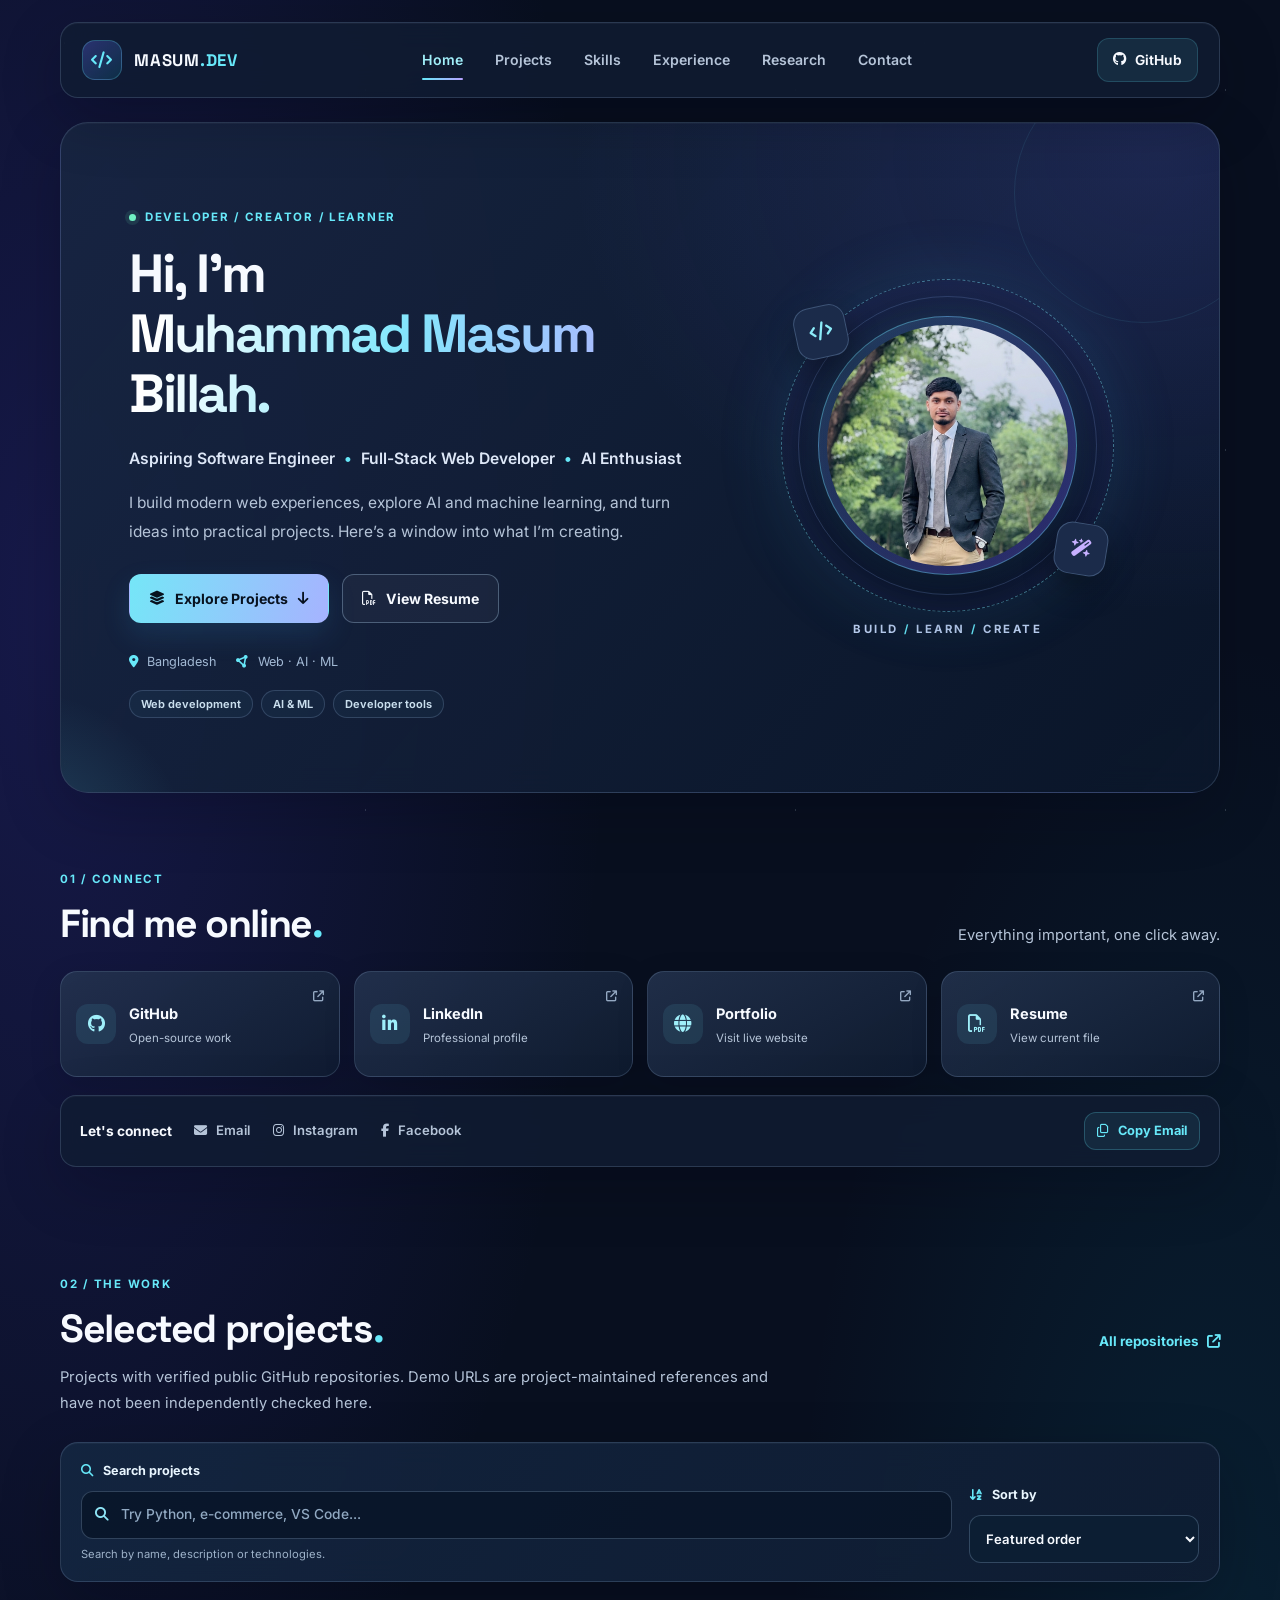
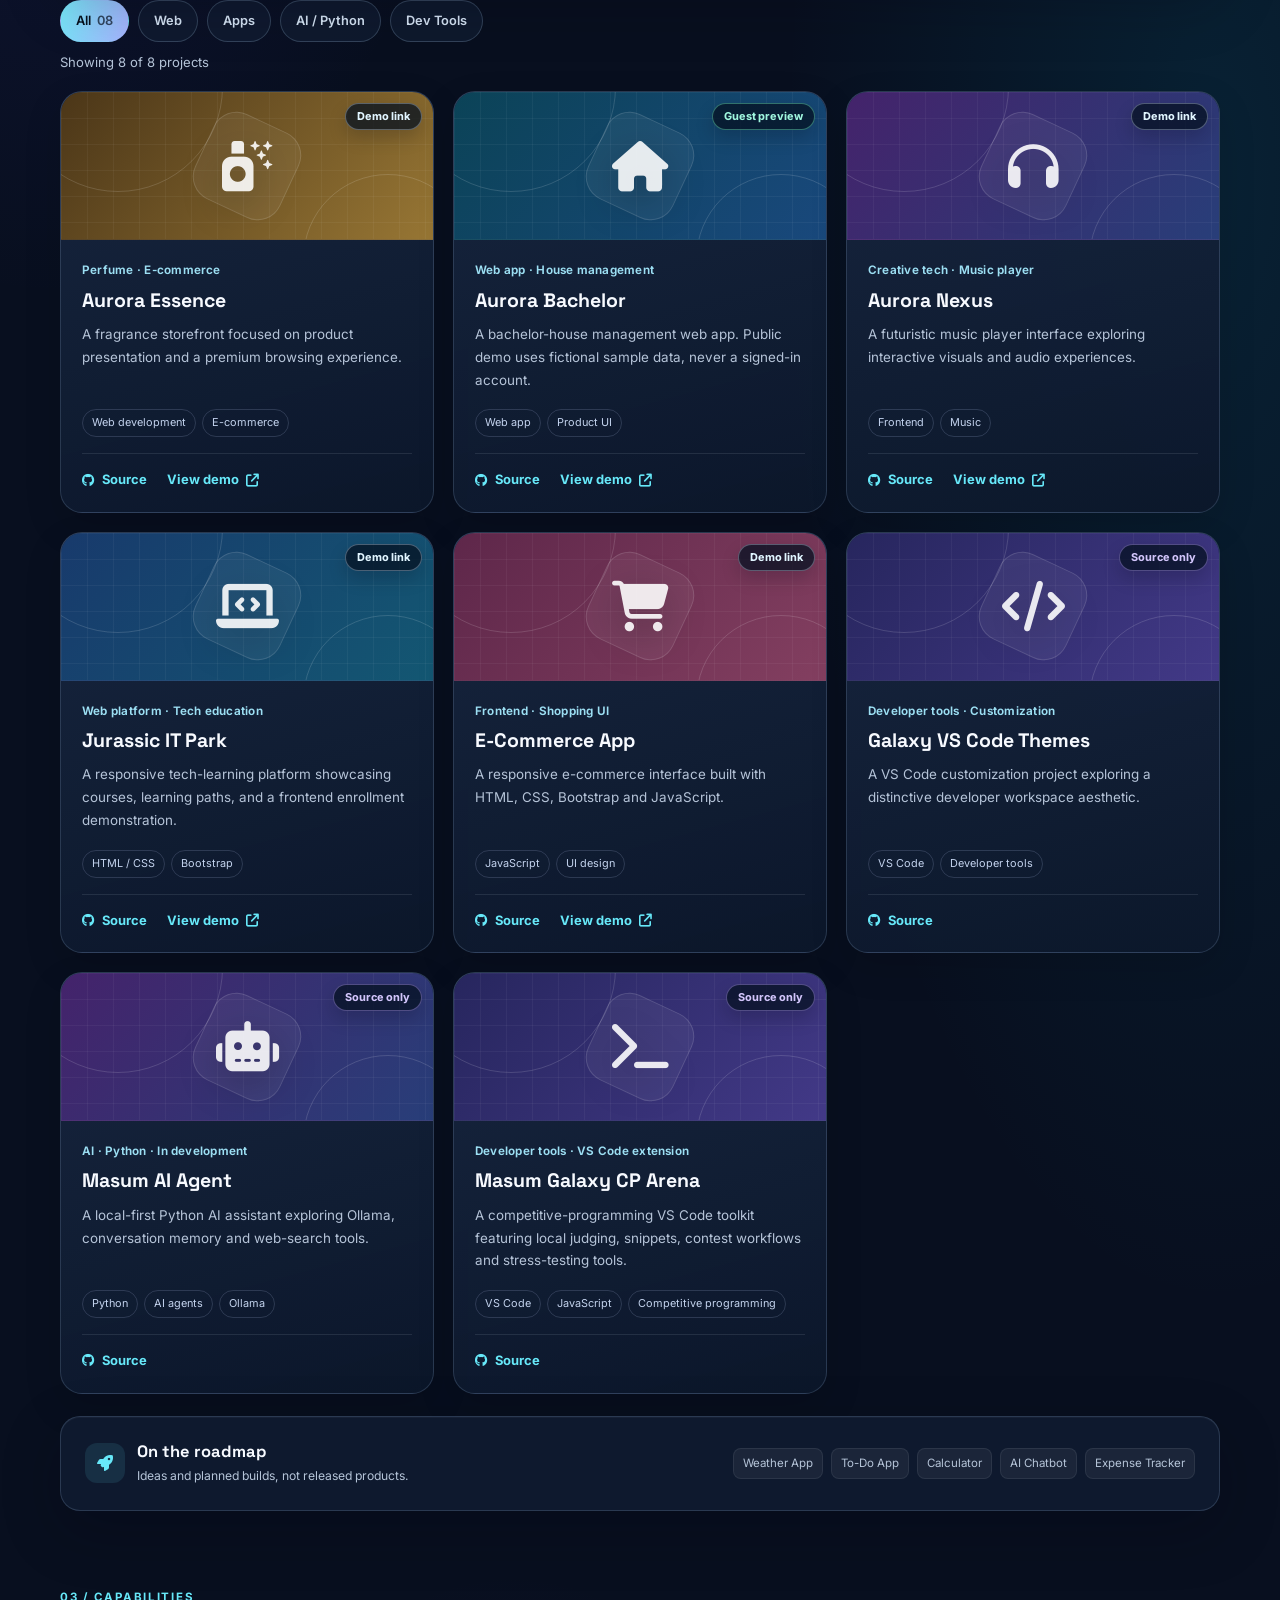
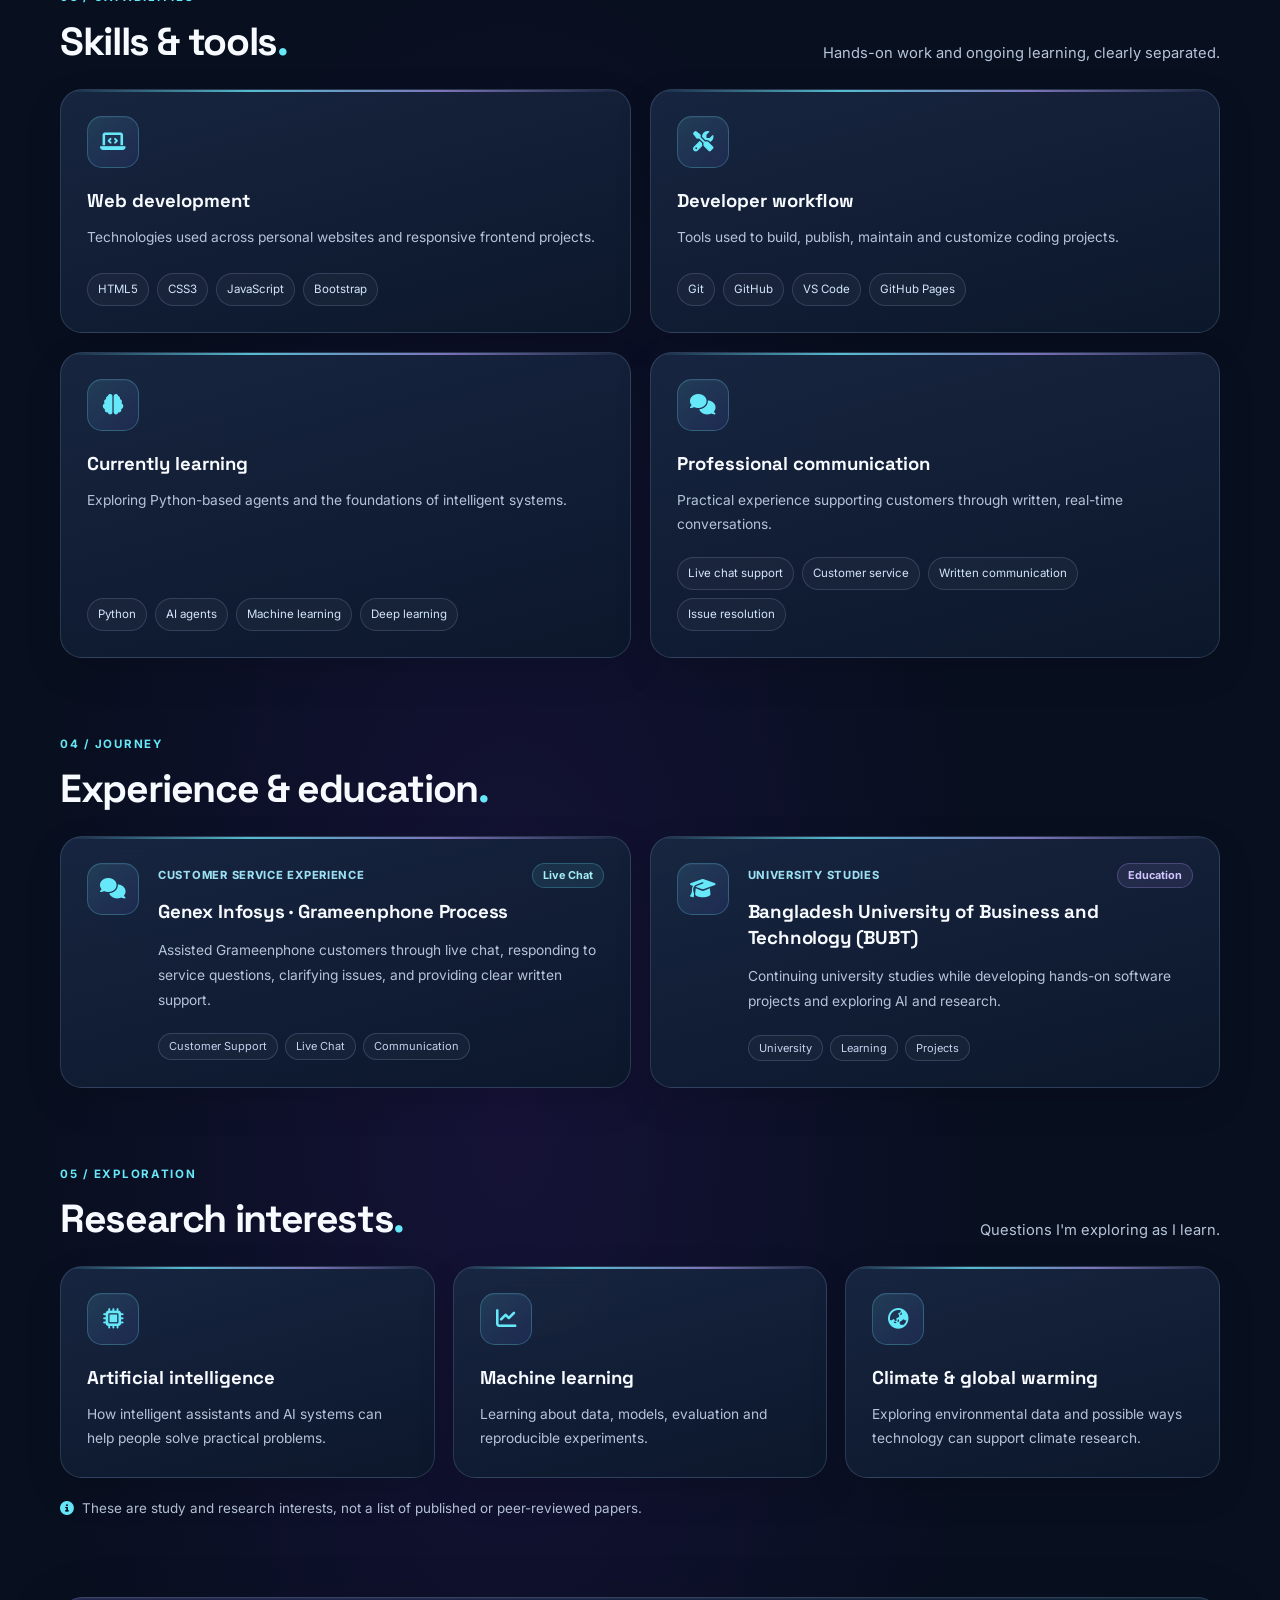
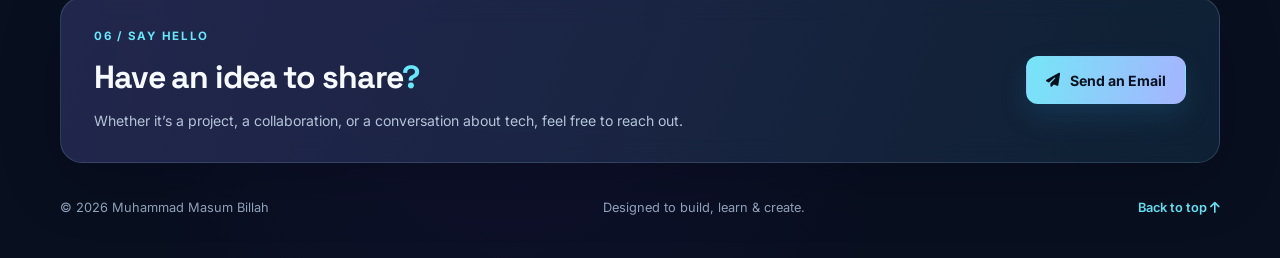
==== commit 561956b3: "Release v2.4.0: advanced project search, sort and badges" ====
--- a/index.html
+++ b/index.html
@@ -24,7 +24,7 @@
 <link rel="preconnect" href="https://fonts.gstatic.com" crossorigin>
 <link href="https://fonts.googleapis.com/css2?family=Inter:wght@400;500;600;700;800&family=Space+Grotesk:wght@400;500;600;700&display=swap" rel="stylesheet">
 <link rel="stylesheet" href="https://cdnjs.cloudflare.com/ajax/libs/font-awesome/6.7.2/css/all.min.css">
-<link rel="stylesheet" href="./style.css?v=2.3.0">
+<link rel="stylesheet" href="./style.css?v=2.4.0">
 </head>
 <body id="top">
 <a class="skip-link" href="#main-content">Skip to main content</a>
@@ -69,6 +69,15 @@
 <section id="projects" class="section projects" aria-labelledby="projects-heading">
 <div class="section-heading"><div><p class="section-kicker">02 / THE WORK</p><h2 id="projects-heading">Selected projects<span class="heading-period">.</span></h2></div><a class="all-projects" href="https://github.com/gitwithmasum?tab=repositories" target="_blank" rel="noopener noreferrer">All repositories <i class="fa-solid fa-arrow-up-right-from-square" aria-hidden="true"></i></a></div>
 <p class="section-subtitle">Projects with verified public GitHub repositories. Demo URLs are project-maintained references and have not been independently checked here.</p>
+
+<div class="project-toolbar glass" id="project-toolbar" hidden>
+<div class="project-search-field">
+<label for="project-search"><i class="fa-solid fa-magnifying-glass" aria-hidden="true"></i> Search projects</label>
+<div class="project-search-input"><i class="fa-solid fa-magnifying-glass" aria-hidden="true"></i><input id="project-search" type="search" maxlength="90" autocomplete="off" placeholder="Try Python, e-commerce, VS Code..." aria-describedby="project-search-hint"><button id="project-search-clear" type="button" class="project-search-clear" aria-label="Clear project search" title="Clear search" hidden><i class="fa-solid fa-xmark" aria-hidden="true"></i></button></div>
+<small id="project-search-hint">Search by name, description or technologies.</small>
+</div>
+<div class="project-sort-field"><label for="project-sort"><i class="fa-solid fa-arrow-down-a-z" aria-hidden="true"></i> Sort by</label><select id="project-sort" aria-label="Sort displayed projects"><option value="featured">Featured order</option><option value="name">Name A–Z</option><option value="demo">Demo links first</option></select></div>
+</div>
 <div class="project-filters" id="project-filters" role="group" aria-label="Filter projects by category" hidden>
 <button type="button" class="project-filter is-active" data-project-filter="all" aria-pressed="true">All <span aria-hidden="true">08</span></button>
 <button type="button" class="project-filter" data-project-filter="web" aria-pressed="false">Web</button>
@@ -76,56 +85,56 @@
 <button type="button" class="project-filter" data-project-filter="ai" aria-pressed="false">AI / Python</button>
 <button type="button" class="project-filter" data-project-filter="tools" aria-pressed="false">Dev Tools</button>
 </div>
-<p class="filter-status" id="project-filter-status" role="status" aria-live="polite"></p>
-<div class="projects-grid"><article class="project-card" data-category="web" aria-labelledby="project-1">
- <div class="project-art art-gold" aria-hidden="true"><span class="art-grid"></span><i class="fa-solid fa-spray-can-sparkles"></i><span class="art-orbit"></span></div>
+<p class="filter-status" id="project-filter-status" role="status" aria-live="polite"></p><div id="project-empty" class="project-empty glass" hidden><span class="project-empty-icon" aria-hidden="true"><i class="fa-solid fa-magnifying-glass-minus"></i></span><h3>No matching projects</h3><p>Try a different keyword or choose another category.</p><button type="button" class="project-empty-reset" id="project-empty-reset"><i class="fa-solid fa-rotate-left" aria-hidden="true"></i> Reset search &amp; filters</button></div>
+<div class="projects-grid"><article class="project-card" data-category="web" data-preview="demo" aria-labelledby="project-1">
+ <div class="project-art art-gold" aria-hidden="true"><span class="project-availability">Demo link</span><span class="art-grid"></span><i class="fa-solid fa-spray-can-sparkles"></i><span class="art-orbit"></span></div>
  <div class="project-content"><p class="project-type">Perfume · E-commerce</p><h3 id="project-1">Aurora Essence</h3>
  <p class="project-description">A fragrance storefront focused on product presentation and a premium browsing experience.</p>
  <div class="project-tags" aria-label="Project topics"><span>Web development</span><span>E-commerce</span></div>
  <div class="project-actions"><a href="https://github.com/gitwithmasum/Aurora-Essence" target="_blank" rel="noopener noreferrer" aria-label="View Aurora Essence source code"><i class="fa-brands fa-github" aria-hidden="true"></i> Source</a>
  <a href="https://gitwithmasum.github.io/Aurora-Essence/" target="_blank" rel="noopener noreferrer" aria-label="View Aurora Essence live website">View demo <i class="fa-solid fa-arrow-up-right-from-square" aria-hidden="true"></i></a></div></div></article>
-<article class="project-card" data-category="apps" aria-labelledby="project-2">
- <div class="project-art art-cyan" aria-hidden="true"><span class="art-grid"></span><i class="fa-solid fa-house"></i><span class="art-orbit"></span></div>
+<article class="project-card" data-category="apps" data-preview="guest" aria-labelledby="project-2">
+ <div class="project-art art-cyan" aria-hidden="true"><span class="project-availability">Guest preview</span><span class="art-grid"></span><i class="fa-solid fa-house"></i><span class="art-orbit"></span></div>
  <div class="project-content"><p class="project-type">Web app · House management</p><h3 id="project-2">Aurora Bachelor</h3>
  <p class="project-description">A bachelor-house management web app. Public demo uses fictional sample data, never a signed-in account.</p>
  <div class="project-tags" aria-label="Project topics"><span>Web app</span><span>Product UI</span></div>
  <div class="project-actions"><a href="https://github.com/gitwithmasum/Aurora-Bachelor" target="_blank" rel="noopener noreferrer" aria-label="View Aurora Bachelor source code"><i class="fa-brands fa-github" aria-hidden="true"></i> Source</a>
  <a href="https://gitwithmasum.github.io/aurora-bachelor-demo.html" target="_blank" rel="noopener noreferrer" aria-label="View safe Aurora Bachelor guest demo with sample data">View demo <i class="fa-solid fa-arrow-up-right-from-square" aria-hidden="true"></i></a></div></div></article>
-<article class="project-card" data-category="apps" aria-labelledby="project-3">
- <div class="project-art art-purple" aria-hidden="true"><span class="art-grid"></span><i class="fa-solid fa-headphones"></i><span class="art-orbit"></span></div>
+<article class="project-card" data-category="apps" data-preview="demo" aria-labelledby="project-3">
+ <div class="project-art art-purple" aria-hidden="true"><span class="project-availability">Demo link</span><span class="art-grid"></span><i class="fa-solid fa-headphones"></i><span class="art-orbit"></span></div>
  <div class="project-content"><p class="project-type">Creative tech · Music player</p><h3 id="project-3">Aurora Nexus</h3>
  <p class="project-description">A futuristic music player interface exploring interactive visuals and audio experiences.</p>
  <div class="project-tags" aria-label="Project topics"><span>Frontend</span><span>Music</span></div>
  <div class="project-actions"><a href="https://github.com/gitwithmasum/Aurora-Nexus" target="_blank" rel="noopener noreferrer" aria-label="View Aurora Nexus source code"><i class="fa-brands fa-github" aria-hidden="true"></i> Source</a>
  <a href="https://gitwithmasum.github.io/Aurora-Nexus/" target="_blank" rel="noopener noreferrer" aria-label="Visit Aurora Nexus demo">View demo <i class="fa-solid fa-arrow-up-right-from-square" aria-hidden="true"></i></a></div></div></article>
-<article class="project-card" data-category="web" aria-labelledby="project-4">
- <div class="project-art art-blue" aria-hidden="true"><span class="art-grid"></span><i class="fa-solid fa-laptop-code"></i><span class="art-orbit"></span></div>
+<article class="project-card" data-category="web" data-preview="demo" aria-labelledby="project-4">
+ <div class="project-art art-blue" aria-hidden="true"><span class="project-availability">Demo link</span><span class="art-grid"></span><i class="fa-solid fa-laptop-code"></i><span class="art-orbit"></span></div>
  <div class="project-content"><p class="project-type">Web platform · Tech education</p><h3 id="project-4">Jurassic IT Park</h3>
  <p class="project-description">A responsive tech-learning platform showcasing courses, learning paths, and a frontend enrollment demonstration.</p>
  <div class="project-tags" aria-label="Project topics"><span>HTML / CSS</span><span>Bootstrap</span></div>
  <div class="project-actions"><a href="https://github.com/gitwithmasum/Jurassic-IT-Park" target="_blank" rel="noopener noreferrer" aria-label="View Responsive Website source code"><i class="fa-brands fa-github" aria-hidden="true"></i> Source</a>
  <a href="https://gitwithmasum.github.io/Jurassic-IT-Park/" target="_blank" rel="noopener noreferrer" aria-label="Visit Responsive Website demo">View demo <i class="fa-solid fa-arrow-up-right-from-square" aria-hidden="true"></i></a></div></div></article>
-<article class="project-card" data-category="web" aria-labelledby="project-5">
- <div class="project-art art-rose" aria-hidden="true"><span class="art-grid"></span><i class="fa-solid fa-cart-shopping"></i><span class="art-orbit"></span></div>
+<article class="project-card" data-category="web" data-preview="demo" aria-labelledby="project-5">
+ <div class="project-art art-rose" aria-hidden="true"><span class="project-availability">Demo link</span><span class="art-grid"></span><i class="fa-solid fa-cart-shopping"></i><span class="art-orbit"></span></div>
  <div class="project-content"><p class="project-type">Frontend · Shopping UI</p><h3 id="project-5">E-Commerce App</h3>
  <p class="project-description">A responsive e-commerce interface built with HTML, CSS, Bootstrap and JavaScript.</p>
  <div class="project-tags" aria-label="Project topics"><span>JavaScript</span><span>UI design</span></div>
  <div class="project-actions"><a href="https://github.com/gitwithmasum/Project-Beta-1.0" target="_blank" rel="noopener noreferrer" aria-label="View E-Commerce App source code"><i class="fa-brands fa-github" aria-hidden="true"></i> Source</a>
  <a href="https://gitwithmasum.github.io/Project-Beta-1.0/" target="_blank" rel="noopener noreferrer" aria-label="Visit E-Commerce App demo">View demo <i class="fa-solid fa-arrow-up-right-from-square" aria-hidden="true"></i></a></div></div></article>
-<article class="project-card" data-category="tools" aria-labelledby="project-6">
- <div class="project-art art-indigo" aria-hidden="true"><span class="art-grid"></span><i class="fa-solid fa-code"></i><span class="art-orbit"></span></div>
+<article class="project-card" data-category="tools" data-preview="source" aria-labelledby="project-6">
+ <div class="project-art art-indigo" aria-hidden="true"><span class="project-availability">Source only</span><span class="art-grid"></span><i class="fa-solid fa-code"></i><span class="art-orbit"></span></div>
  <div class="project-content"><p class="project-type">Developer tools · Customization</p><h3 id="project-6">Galaxy VS Code Themes</h3>
  <p class="project-description">A VS Code customization project exploring a distinctive developer workspace aesthetic.</p>
  <div class="project-tags" aria-label="Project topics"><span>VS Code</span><span>Developer tools</span></div>
  <div class="project-actions"><a href="https://github.com/gitwithmasum/Galaxy-VS-Code-Themes" target="_blank" rel="noopener noreferrer" aria-label="View Galaxy VS Code Themes source code"><i class="fa-brands fa-github" aria-hidden="true"></i> Source</a>
- </div></div></article><article class="project-card" data-category="ai" aria-labelledby="project-7">
- <div class="project-art art-purple" aria-hidden="true"><span class="art-grid"></span><i class="fa-solid fa-robot"></i><span class="art-orbit"></span></div>
+ </div></div></article><article class="project-card" data-category="ai" data-preview="source" aria-labelledby="project-7">
+ <div class="project-art art-purple" aria-hidden="true"><span class="project-availability">Source only</span><span class="art-grid"></span><i class="fa-solid fa-robot"></i><span class="art-orbit"></span></div>
  <div class="project-content"><p class="project-type">AI · Python · In development</p><h3 id="project-7">Masum AI Agent</h3>
  <p class="project-description">A local-first Python AI assistant exploring Ollama, conversation memory and web-search tools.</p>
  <div class="project-tags" aria-label="Project topics"><span>Python</span><span>AI agents</span><span>Ollama</span></div>
  <div class="project-actions"><a href="https://github.com/gitwithmasum/Masum-AI-Agent" target="_blank" rel="noopener noreferrer" aria-label="View Masum AI Agent source code"><i class="fa-brands fa-github" aria-hidden="true"></i> Source</a></div></div></article>
-<article class="project-card" data-category="tools" aria-labelledby="project-8">
- <div class="project-art art-indigo" aria-hidden="true"><span class="art-grid"></span><i class="fa-solid fa-terminal"></i><span class="art-orbit"></span></div>
+<article class="project-card" data-category="tools" data-preview="source" aria-labelledby="project-8">
+ <div class="project-art art-indigo" aria-hidden="true"><span class="project-availability">Source only</span><span class="art-grid"></span><i class="fa-solid fa-terminal"></i><span class="art-orbit"></span></div>
  <div class="project-content"><p class="project-type">Developer tools · VS Code extension</p><h3 id="project-8">Masum Galaxy CP Arena</h3>
  <p class="project-description">A competitive-programming VS Code toolkit featuring local judging, snippets, contest workflows and stress-testing tools.</p>
  <div class="project-tags" aria-label="Project topics"><span>VS Code</span><span>JavaScript</span><span>Competitive programming</span></div>
@@ -160,6 +169,6 @@
 </main>
 <footer class="site-footer"><p>© <span id="current-year">2026</span> Muhammad Masum Billah</p><p>Designed to build, learn &amp; create.</p><a href="#top">Back to top <i class="fa-solid fa-arrow-up" aria-hidden="true"></i></a></footer>
 </div>
-<script src="./script.js?v=2.3.0"></script>
+<script src="./script.js?v=2.4.0"></script>
 </body>
 </html>
--- a/style.css
+++ b/style.css
@@ -356,3 +356,35 @@
 @media(prefers-reduced-motion:reduce){
   .portrait-halo,.hero::before{animation:none!important}
 }
+
+
+/* Release v2.4.0 | Advanced Project Showcase */
+.project-toolbar{display:grid;grid-template-columns:minmax(0,1fr) minmax(180px,230px);gap:17px;align-items:end;margin:0 0 18px;padding:18px 20px;border-radius:18px;background:linear-gradient(125deg,rgba(20,39,66,.88),rgba(16,29,51,.9))}
+.project-search-field,.project-sort-field{min-width:0}
+.project-search-field label,.project-sort-field label{display:flex;align-items:center;gap:9px;font-weight:700;font-size:.79rem;color:#e9f6ff;margin:0 0 9px}
+.project-search-field label i,.project-sort-field label i{color:var(--cyan)}
+.project-search-input{display:flex;align-items:center;gap:10px;min-height:48px;background:rgba(6,18,36,.68);border:1px solid rgba(158,192,226,.26);border-radius:12px;padding:0 13px;transition:border-color .2s,box-shadow .2s}
+.project-search-input:focus-within{border-color:var(--cyan);box-shadow:0 0 0 3px rgba(103,232,249,.1)}
+.project-search-input>i{font-size:.87rem;color:#8ee5f6;flex-shrink:0}
+.project-search-input input{min-width:0;flex:1;min-height:45px;background:transparent;border:0;outline:0;color:var(--ink);font:500 .86rem/1.5 Inter,system-ui,sans-serif}
+.project-search-input input::placeholder{color:#91a9c2;opacity:1}
+.project-search-input input::-webkit-search-cancel-button{appearance:none}
+.project-search-clear{display:grid;place-items:center;flex-shrink:0;width:30px;height:30px;border:0;border-radius:8px;background:rgba(103,232,249,.12);color:var(--cyan);cursor:pointer}
+.project-search-clear:hover{background:rgba(103,232,249,.22)}
+.project-search-field small{display:block;color:#9db2c9;font-size:.7rem;margin-top:7px;line-height:1.5}
+.project-sort-field select{width:100%;min-height:48px;padding:0 12px;border:1px solid rgba(158,192,226,.26);border-radius:12px;background:#0c1e33;color:var(--ink);font:600 .82rem/1.5 Inter,system-ui,sans-serif;cursor:pointer}
+.project-sort-field select:focus-visible{outline:3px solid var(--cyan);outline-offset:2px}
+.project-filter:focus-visible,.project-search-clear:focus-visible,.project-empty-reset:focus-visible{outline:3px solid var(--cyan);outline-offset:3px}
+.project-filters{margin-bottom:10px}
+.project-availability{position:absolute;z-index:4;right:11px;top:11px;max-width:calc(100% - 22px);padding:6px 11px;border-radius:999px;border:1px solid rgba(214,232,255,.32);background:rgba(5,16,32,.75);color:#e1f5ff;font-size:.68rem;line-height:1.2;font-weight:750;box-shadow:0 8px 18px rgba(1,6,17,.18)}
+.project-card[data-preview="guest"] .project-availability{color:#9ff6de;border-color:rgba(112,243,196,.4)}
+.project-card[data-preview="source"] .project-availability{color:#d2c5fb;border-color:rgba(182,160,255,.39)}
+.project-empty{display:grid;justify-items:center;text-align:center;gap:8px;margin:18px 0;padding:37px 22px;border-radius:19px}
+.project-empty-icon{width:52px;height:52px;display:grid;place-items:center;font-size:1.3rem;color:var(--cyan);border-radius:15px;background:rgba(103,232,249,.1);border:1px solid rgba(103,232,249,.23)}
+.project-empty h3{font:700 1.1rem/1.4 'Space Grotesk',sans-serif;margin:4px 0 0}
+.project-empty p{margin:0;color:var(--muted);font-size:.83rem}
+.project-empty-reset{min-height:44px;margin-top:10px;padding:10px 17px;border-radius:11px;border:1px solid rgba(103,232,249,.35);background:rgba(103,232,249,.1);font:700 .82rem/1.3 Inter,system-ui,sans-serif;color:#b5f6fa;cursor:pointer}
+.project-empty-reset:hover{background:rgba(103,232,249,.18)}
+@media(max-width:680px){.project-toolbar{grid-template-columns:1fr;padding:16px;gap:16px}.project-search-input input{font-size:.84rem}}
+@media(max-width:350px){.project-filter{padding:9px 10px;min-height:42px}.project-toolbar{padding:13px}}
+@media(prefers-reduced-motion:reduce){.project-search-input{transition:none}}
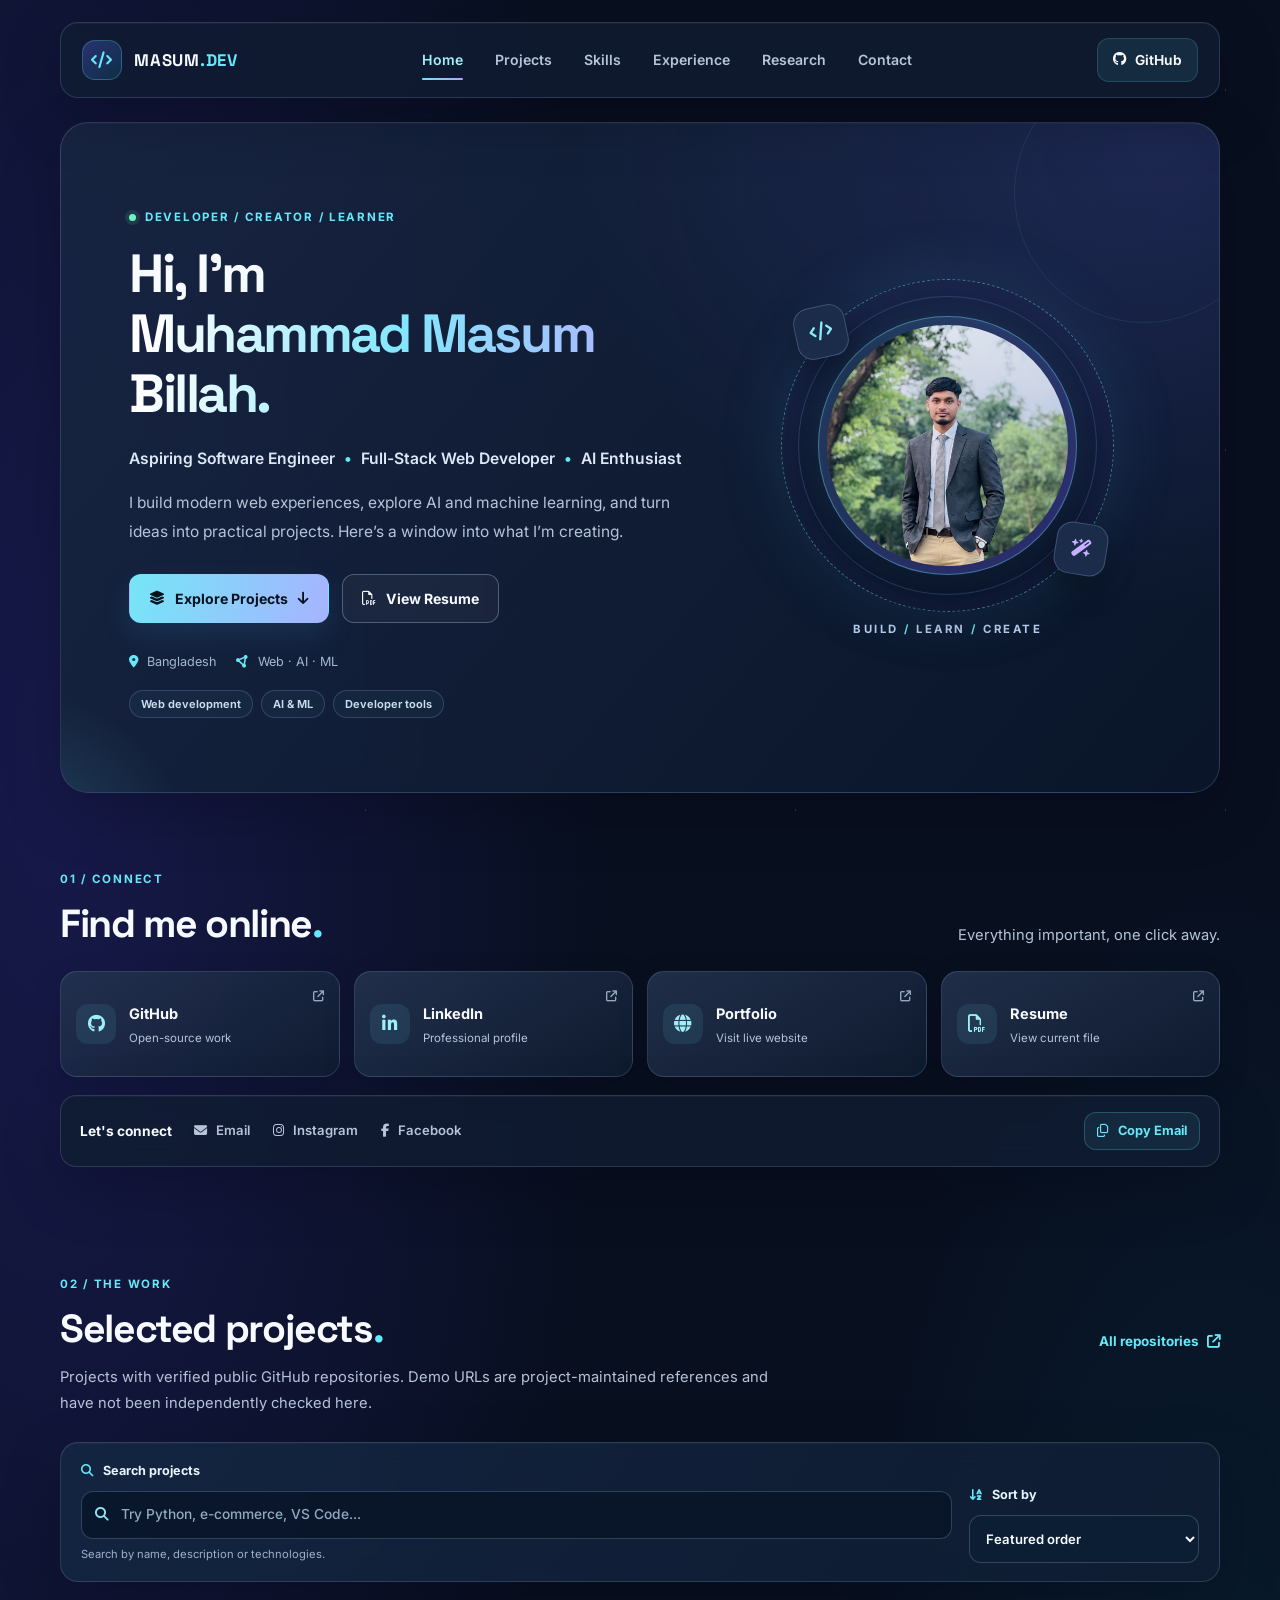
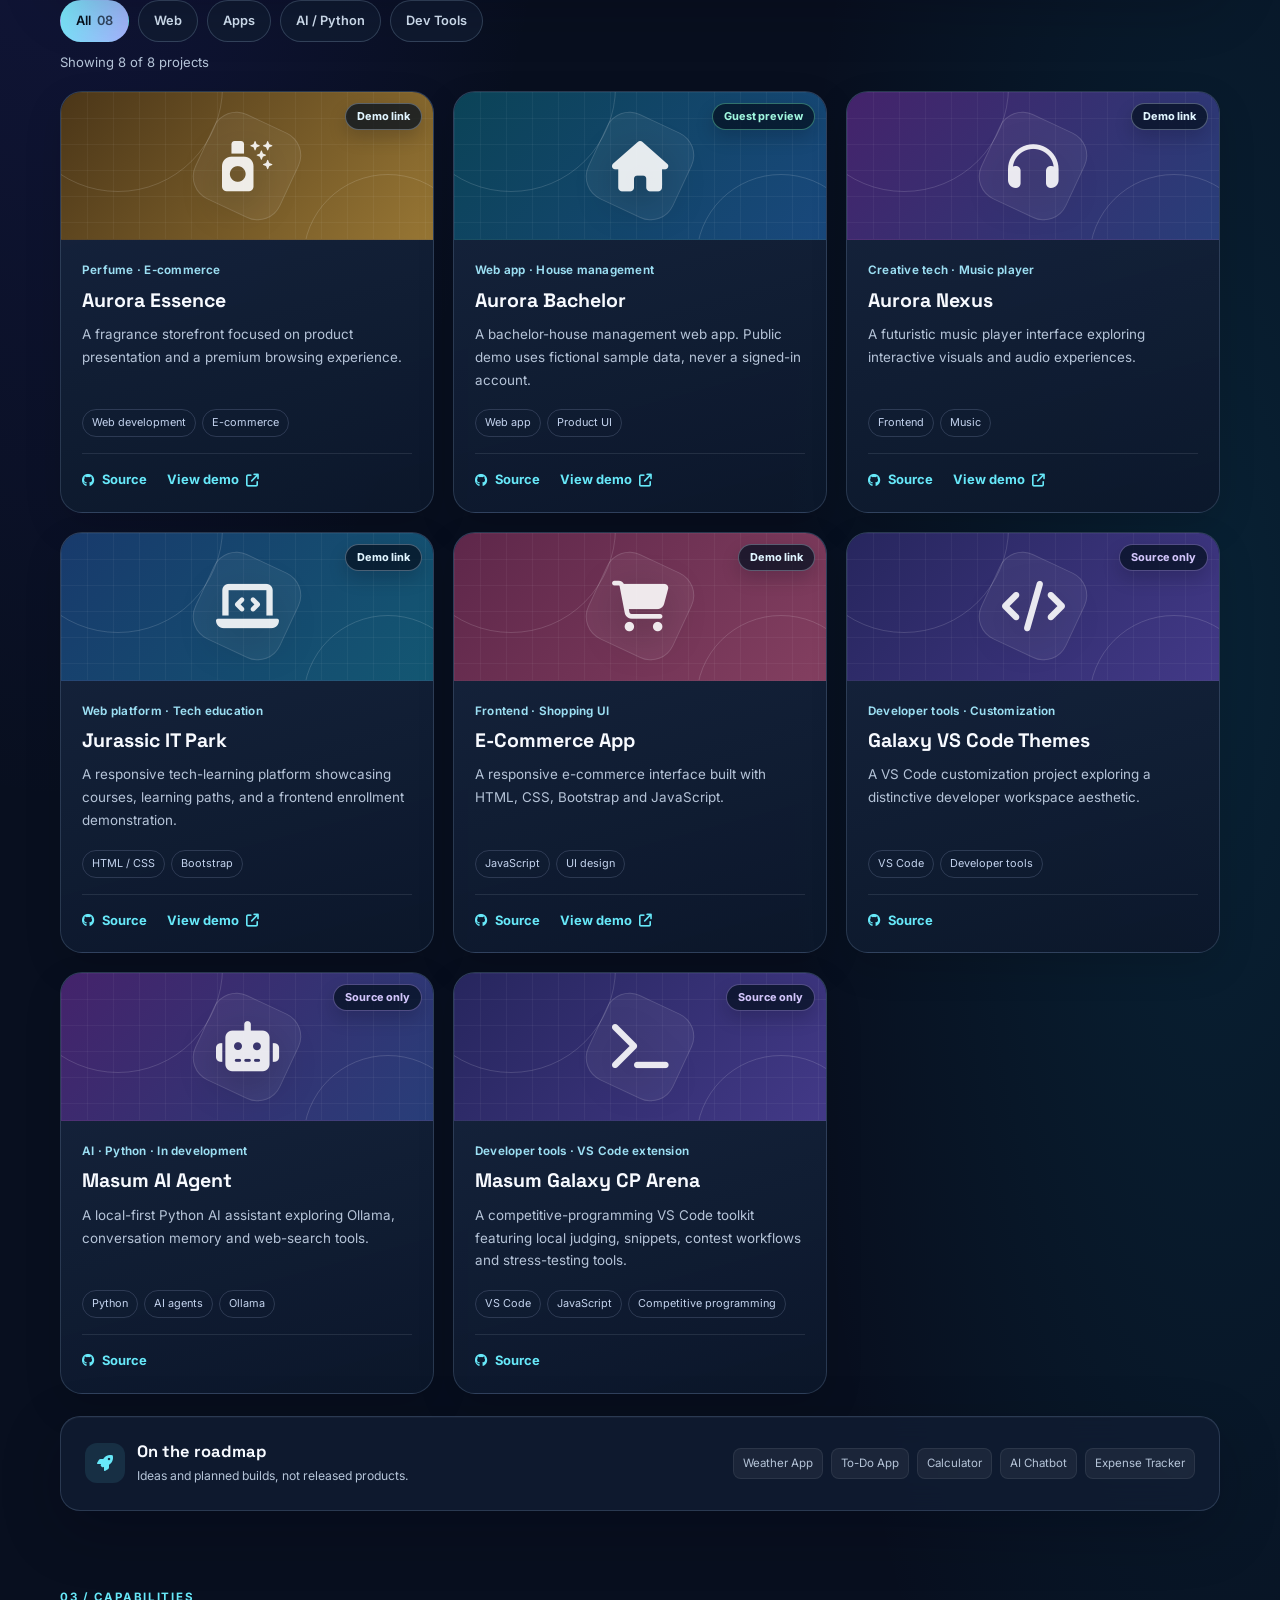
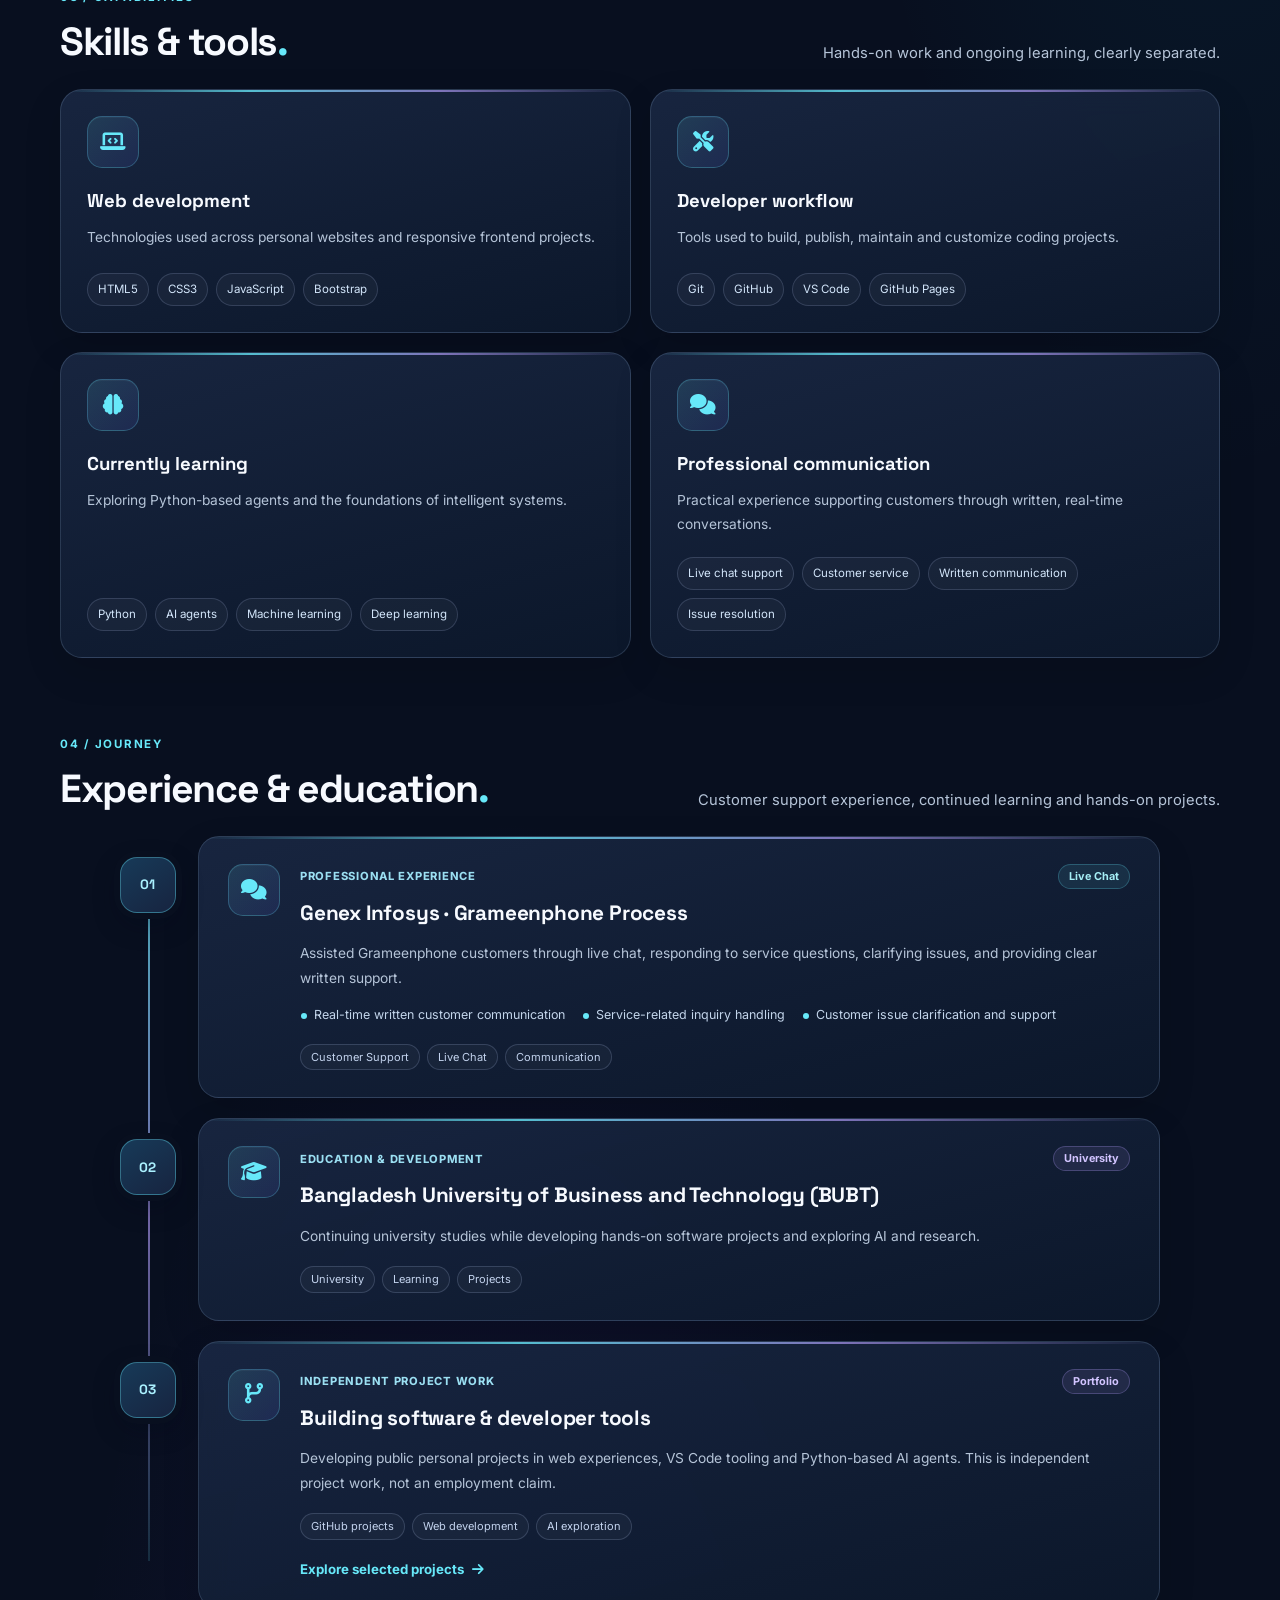
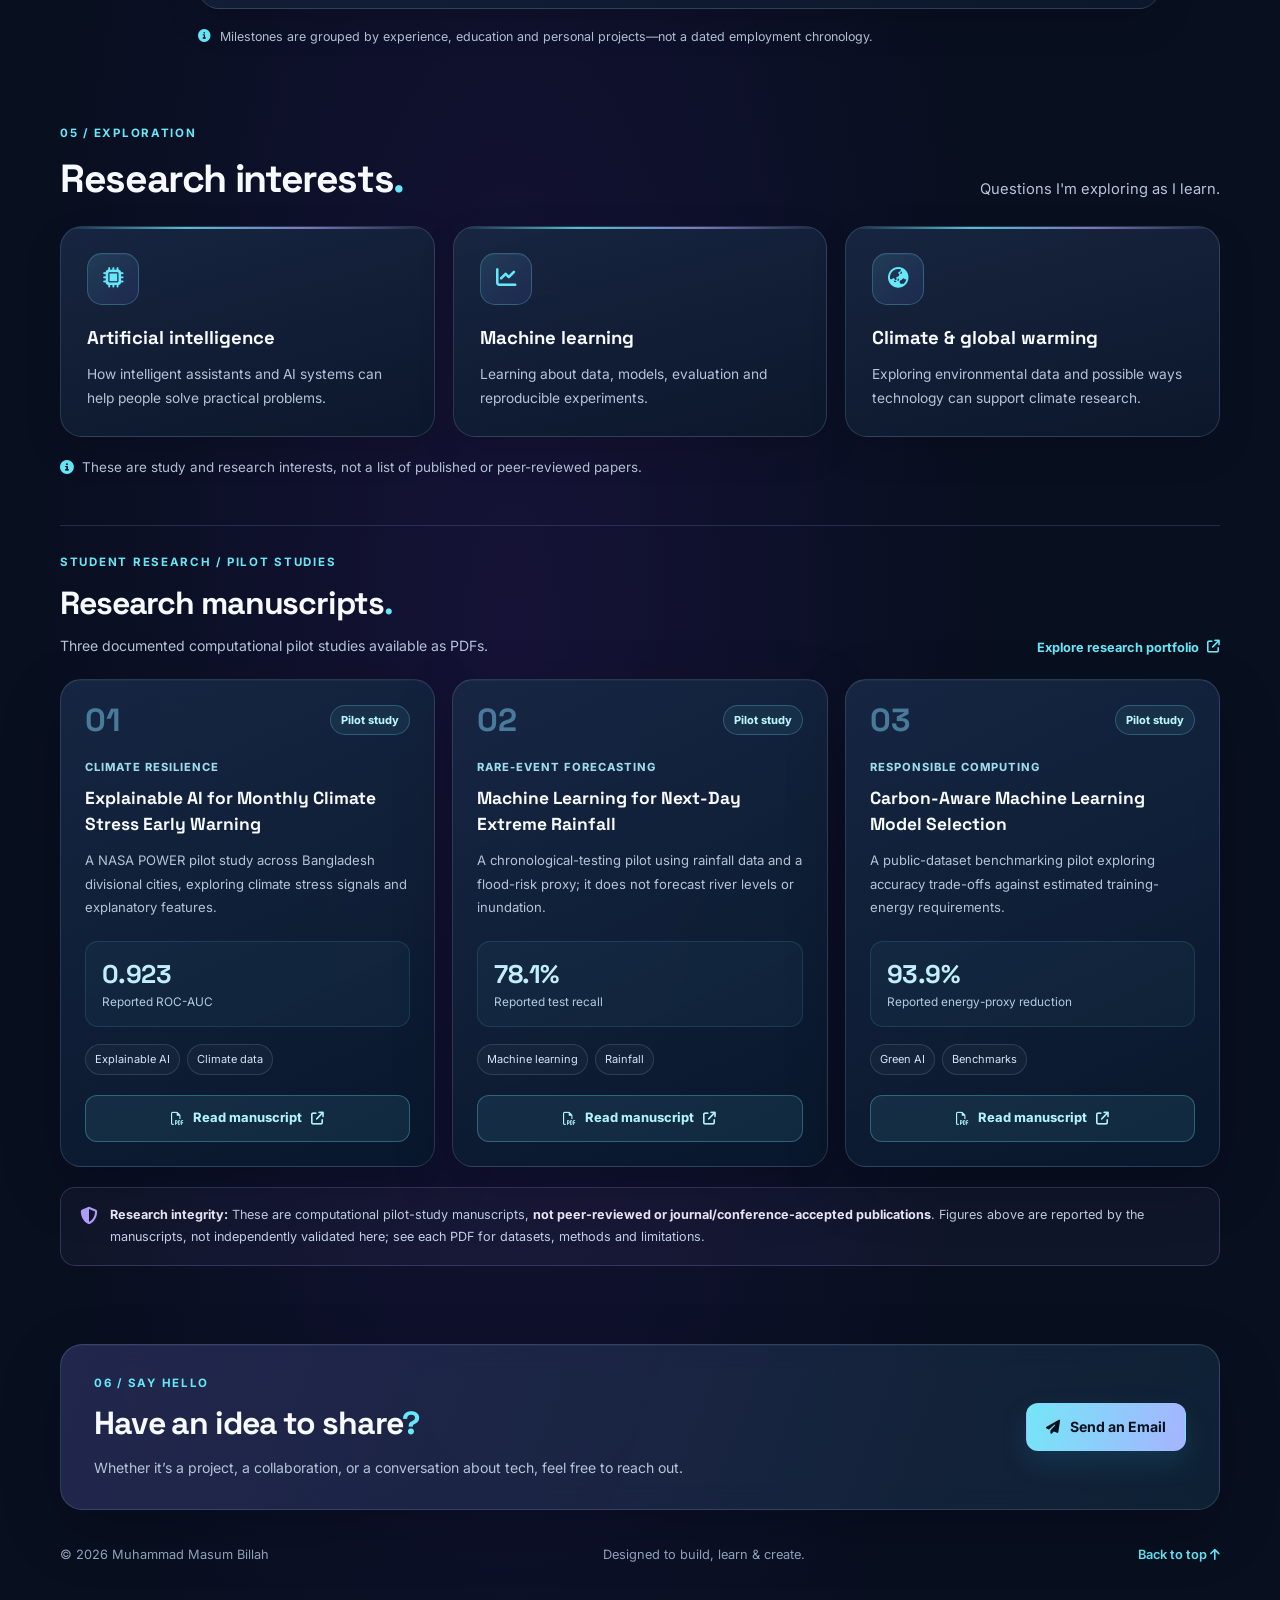
==== commit b84e5160: "Release v2.5.0: experience timeline and verified research manuscripts" ====
--- a/index.html
+++ b/index.html
@@ -24,7 +24,7 @@
 <link rel="preconnect" href="https://fonts.gstatic.com" crossorigin>
 <link href="https://fonts.googleapis.com/css2?family=Inter:wght@400;500;600;700;800&family=Space+Grotesk:wght@400;500;600;700&display=swap" rel="stylesheet">
 <link rel="stylesheet" href="https://cdnjs.cloudflare.com/ajax/libs/font-awesome/6.7.2/css/all.min.css">
-<link rel="stylesheet" href="./style.css?v=2.4.0">
+<link rel="stylesheet" href="./style.css?v=2.5.0">
 </head>
 <body id="top">
 <a class="skip-link" href="#main-content">Skip to main content</a>
@@ -152,11 +152,51 @@
 <article class="showcase-card glass"><div class="showcase-icon"><i class="fa-solid fa-comments" aria-hidden="true"></i></div><h3>Professional communication</h3><p>Practical experience supporting customers through written, real-time conversations.</p><ul class="skill-tags"><li>Live chat support</li><li>Customer service</li><li>Written communication</li><li>Issue resolution</li></ul></article>
 </div></section>
 <section id="experience" class="section showcase-section" aria-labelledby="experience-heading">
-<div class="section-heading"><div><p class="section-kicker">04 / JOURNEY</p><h2 id="experience-heading">Experience &amp; education<span class="heading-period">.</span></h2></div></div>
-<div class="journey-grid">
-<article class="journey-card glass"><div class="journey-icon"><i class="fa-solid fa-comments" aria-hidden="true"></i></div><div class="journey-content"><div class="journey-topline"><p class="journey-label">Customer service experience</p><span class="journey-badge">Live Chat</span></div><h3>Genex Infosys · Grameenphone Process</h3><p>Assisted Grameenphone customers through live chat, responding to service questions, clarifying issues, and providing clear written support.</p><div class="journey-tags"><span>Customer Support</span><span>Live Chat</span><span>Communication</span></div></div></article>
-<article class="journey-card glass"><div class="journey-icon"><i class="fa-solid fa-graduation-cap" aria-hidden="true"></i></div><div class="journey-content"><div class="journey-topline"><p class="journey-label">University studies</p><span class="journey-badge journey-badge--quiet">Education</span></div><h3>Bangladesh University of Business and Technology (BUBT)</h3><p>Continuing university studies while developing hands-on software projects and exploring AI and research.</p><div class="journey-tags"><span>University</span><span>Learning</span><span>Projects</span></div></div></article>
-</div></section>
+<div class="section-heading"><div><p class="section-kicker">04 / JOURNEY</p><h2 id="experience-heading">Experience &amp; education<span class="heading-period">.</span></h2></div><p class="section-intro">Customer support experience, continued learning and hands-on projects.</p></div>
+<div class="career-panel">
+<ol class="career-timeline" aria-label="Professional and learning milestones">
+<li class="career-step">
+<span class="career-number" aria-hidden="true">01</span>
+<article class="journey-card glass" aria-label="Genex Infosys, Grameenphone live chat customer support">
+<div class="journey-icon"><i class="fa-solid fa-comments" aria-hidden="true"></i></div>
+<div class="journey-content">
+<div class="journey-topline"><p class="journey-label">Professional experience</p><span class="journey-badge">Live Chat</span></div>
+<h3>Genex Infosys · Grameenphone Process</h3>
+<p>Assisted Grameenphone customers through live chat, responding to service questions, clarifying issues, and providing clear written support.</p>
+<ul class="career-highlights" aria-label="Customer support responsibilities"><li>Real-time written customer communication</li><li>Service-related inquiry handling</li><li>Customer issue clarification and support</li></ul>
+<div class="journey-tags"><span>Customer Support</span><span>Live Chat</span><span>Communication</span></div>
+</div>
+</article>
+</li>
+<li class="career-step">
+<span class="career-number" aria-hidden="true">02</span>
+<article class="journey-card glass" aria-label="University studies at BUBT">
+<div class="journey-icon"><i class="fa-solid fa-graduation-cap" aria-hidden="true"></i></div>
+<div class="journey-content">
+<div class="journey-topline"><p class="journey-label">Education &amp; development</p><span class="journey-badge journey-badge--quiet">University</span></div>
+<h3>Bangladesh University of Business and Technology (BUBT)</h3>
+<p>Continuing university studies while developing hands-on software projects and exploring AI and research.</p>
+<div class="journey-tags"><span>University</span><span>Learning</span><span>Projects</span></div>
+</div>
+</article>
+</li>
+<li class="career-step">
+<span class="career-number" aria-hidden="true">03</span>
+<article class="journey-card glass" aria-label="Independent software and developer tool projects">
+<div class="journey-icon"><i class="fa-solid fa-code-branch" aria-hidden="true"></i></div>
+<div class="journey-content">
+<div class="journey-topline"><p class="journey-label">Independent project work</p><span class="journey-badge journey-badge--quiet">Portfolio</span></div>
+<h3>Building software &amp; developer tools</h3>
+<p>Developing public personal projects in web experiences, VS Code tooling and Python-based AI agents. This is independent project work, not an employment claim.</p>
+<div class="journey-tags"><span>GitHub projects</span><span>Web development</span><span>AI exploration</span></div>
+<a class="career-link" href="#projects">Explore selected projects <i class="fa-solid fa-arrow-right" aria-hidden="true"></i></a>
+</div>
+</article>
+</li>
+</ol>
+<p class="career-disclaimer"><i class="fa-solid fa-circle-info" aria-hidden="true"></i> Milestones are grouped by experience, education and personal projects—not a dated employment chronology.</p>
+</div>
+</section>
 <section id="research" class="section showcase-section" aria-labelledby="research-heading">
 <div class="section-heading"><div><p class="section-kicker">05 / EXPLORATION</p><h2 id="research-heading">Research interests<span class="heading-period">.</span></h2></div><p class="section-intro">Questions I'm exploring as I learn.</p></div>
 <div class="showcase-grid research-grid">
@@ -164,6 +204,42 @@
 <article class="showcase-card glass"><div class="showcase-icon"><i class="fa-solid fa-chart-line" aria-hidden="true"></i></div><h3>Machine learning</h3><p>Learning about data, models, evaluation and reproducible experiments.</p></article>
 <article class="showcase-card glass"><div class="showcase-icon"><i class="fa-solid fa-earth-asia" aria-hidden="true"></i></div><h3>Climate &amp; global warming</h3><p>Exploring environmental data and possible ways technology can support climate research.</p></article>
 </div><p class="research-note"><i class="fa-solid fa-circle-info" aria-hidden="true"></i> These are study and research interests, not a list of published or peer-reviewed papers.</p>
+<div class="research-manuscripts" aria-labelledby="studies-heading">
+<div class="research-studies-heading">
+<div><p class="section-kicker">STUDENT RESEARCH / PILOT STUDIES</p><h3 id="studies-heading">Research manuscripts<span class="heading-period">.</span></h3><p>Three documented computational pilot studies available as PDFs.</p></div>
+<a class="research-all-link" href="https://gitwithmasum.github.io/MB-Portfolio/pages/research.html" target="_blank" rel="noopener noreferrer">Explore research portfolio <i class="fa-solid fa-arrow-up-right-from-square" aria-hidden="true"></i></a>
+</div>
+<div class="study-grid">
+<article class="study-card glass" aria-labelledby="study-title-01">
+<div class="study-card-top"><span class="study-index" aria-hidden="true">01</span><span class="study-status">Pilot study</span></div>
+<p class="study-field">Climate resilience</p>
+<h4 id="study-title-01">Explainable AI for Monthly Climate Stress Early Warning</h4>
+<p class="study-description">A NASA POWER pilot study across Bangladesh divisional cities, exploring climate stress signals and explanatory features.</p>
+<div class="study-metric"><strong>0.923</strong><span>Reported ROC-AUC</span></div>
+<div class="study-tags" aria-label="Research subjects"><span>Explainable AI</span><span>Climate data</span></div>
+<a class="study-pdf-link" href="https://gitwithmasum.github.io/MB-Portfolio/research/papers/01_Explainable_AI_Climate_Stress_Pilot_Study.pdf" target="_blank" rel="noopener noreferrer" aria-label="Read pilot study 01 as PDF"><i class="fa-regular fa-file-pdf" aria-hidden="true"></i> Read manuscript <i class="fa-solid fa-arrow-up-right-from-square" aria-hidden="true"></i></a>
+</article>
+<article class="study-card glass" aria-labelledby="study-title-02">
+<div class="study-card-top"><span class="study-index" aria-hidden="true">02</span><span class="study-status">Pilot study</span></div>
+<p class="study-field">Rare-event forecasting</p>
+<h4 id="study-title-02">Machine Learning for Next-Day Extreme Rainfall</h4>
+<p class="study-description">A chronological-testing pilot using rainfall data and a flood-risk proxy; it does not forecast river levels or inundation.</p>
+<div class="study-metric"><strong>78.1%</strong><span>Reported test recall</span></div>
+<div class="study-tags" aria-label="Research subjects"><span>Machine learning</span><span>Rainfall</span></div>
+<a class="study-pdf-link" href="https://gitwithmasum.github.io/MB-Portfolio/research/papers/02_ML_Extreme_Rainfall_Early_Warning_Pilot_Study.pdf" target="_blank" rel="noopener noreferrer" aria-label="Read pilot study 02 as PDF"><i class="fa-regular fa-file-pdf" aria-hidden="true"></i> Read manuscript <i class="fa-solid fa-arrow-up-right-from-square" aria-hidden="true"></i></a>
+</article>
+<article class="study-card glass" aria-labelledby="study-title-03">
+<div class="study-card-top"><span class="study-index" aria-hidden="true">03</span><span class="study-status">Pilot study</span></div>
+<p class="study-field">Responsible computing</p>
+<h4 id="study-title-03">Carbon-Aware Machine Learning Model Selection</h4>
+<p class="study-description">A public-dataset benchmarking pilot exploring accuracy trade-offs against estimated training-energy requirements.</p>
+<div class="study-metric"><strong>93.9%</strong><span>Reported energy-proxy reduction</span></div>
+<div class="study-tags" aria-label="Research subjects"><span>Green AI</span><span>Benchmarks</span></div>
+<a class="study-pdf-link" href="https://gitwithmasum.github.io/MB-Portfolio/research/papers/03_Carbon_Aware_AI_Model_Selection_Pilot_Study.pdf" target="_blank" rel="noopener noreferrer" aria-label="Read pilot study 03 as PDF"><i class="fa-regular fa-file-pdf" aria-hidden="true"></i> Read manuscript <i class="fa-solid fa-arrow-up-right-from-square" aria-hidden="true"></i></a>
+</article>
+</div>
+<p class="study-integrity"><i class="fa-solid fa-shield-halved" aria-hidden="true"></i><span><strong>Research integrity:</strong> These are computational pilot-study manuscripts, <strong>not peer-reviewed or journal/conference-accepted publications</strong>. Figures above are reported by the manuscripts, not independently validated here; see each PDF for datasets, methods and limitations.</span></p>
+</div>
 </section>
 <section id="contact" class="section contact-section" aria-labelledby="contact-heading"><div class="contact-card glass"><div><p class="section-kicker">06 / SAY HELLO</p><h2 id="contact-heading">Have an idea to share<span class="heading-period">?</span></h2><p>Whether it’s a project, a collaboration, or a conversation about tech, feel free to reach out.</p></div><a class="btn btn-primary" href="mailto:masumtheinvincible@gmail.com"><i class="fa-solid fa-paper-plane" aria-hidden="true"></i> Send an Email</a></div></section>
 </main>
--- a/style.css
+++ b/style.css
@@ -388,3 +388,55 @@
 @media(max-width:680px){.project-toolbar{grid-template-columns:1fr;padding:16px;gap:16px}.project-search-input input{font-size:.84rem}}
 @media(max-width:350px){.project-filter{padding:9px 10px;min-height:42px}.project-toolbar{padding:13px}}
 @media(prefers-reduced-motion:reduce){.project-search-input{transition:none}}
+
+
+/* Release v2.5.0 · Professional Journey + Research Manuscripts */
+.career-panel{position:relative;max-width:1040px;margin:3px auto 0}
+.career-timeline{position:relative;list-style:none;margin:0;padding:0 0 0 78px;display:grid;gap:20px;counter-reset:career-step}
+.career-timeline::before{content:"";position:absolute;top:38px;bottom:48px;left:28px;width:2px;background:linear-gradient(180deg,rgba(103,232,249,.72),rgba(182,160,255,.62),rgba(103,232,249,.14))}
+.career-step{position:relative;min-width:0}
+.career-number{position:absolute;top:21px;left:-78px;width:56px;height:56px;display:grid;place-items:center;z-index:1;border:1px solid rgba(103,232,249,.36);border-radius:17px;background:linear-gradient(145deg,#173a58,#172440);box-shadow:0 0 0 6px var(--bg),0 10px 26px rgba(1,9,27,.38);font:700 .85rem/1 'Space Grotesk',sans-serif;letter-spacing:.06em;color:#abf1ff}
+#experience .career-timeline .journey-card{display:flex;gap:20px;align-items:flex-start;min-height:166px;padding:27px 29px;border-radius:21px}
+#experience .career-timeline .journey-icon{flex:0 0 52px}
+#experience .career-timeline .journey-content{flex:1;min-width:0}
+#experience .career-timeline .journey-card h3{font-size:clamp(1.06rem,2.1vw,1.3rem)}
+#experience .career-timeline .journey-topline{margin-bottom:10px}
+.career-highlights{display:flex;flex-wrap:wrap;gap:8px 17px;margin:15px 0 1px;padding:0;list-style:none}
+.career-highlights li{position:relative;padding-left:14px;color:#c3d5eb;font-size:.78rem;line-height:1.65}
+.career-highlights li::before{content:"";position:absolute;top:.59em;left:1px;width:6px;height:6px;border-radius:50%;background:var(--cyan)}
+.career-timeline .journey-tags{margin-top:18px}
+.career-link{display:inline-flex;align-items:center;gap:8px;color:var(--cyan);font-size:.83rem;font-weight:700;text-decoration:none;margin-top:19px}
+.career-link:hover{text-decoration:underline}
+.career-disclaimer{display:flex;align-items:flex-start;gap:10px;margin:17px 0 0 78px;color:var(--muted);font-size:.78rem;line-height:1.7}
+.career-disclaimer i{margin-top:4px;flex:0 0 auto;color:var(--cyan)}
+.research-manuscripts{margin-top:46px;padding-top:28px;border-top:1px solid rgba(167,195,240,.17)}
+.research-studies-heading{display:flex;align-items:flex-end;justify-content:space-between;gap:20px;margin-bottom:21px}
+.research-studies-heading h3{margin:0;color:var(--ink);font:700 clamp(1.5rem,2.8vw,2rem)/1.25 'Space Grotesk',sans-serif;letter-spacing:-.035em}
+.research-studies-heading p:not(.section-kicker){color:var(--muted);margin:11px 0 0;line-height:1.7;font-size:.88rem}
+.research-all-link{display:inline-flex;align-items:center;gap:8px;flex:0 0 auto;color:var(--cyan);font-weight:700;text-decoration:none;font-size:.8rem}
+.research-all-link:hover{text-decoration:underline}
+.study-grid{display:grid;grid-template-columns:repeat(3,minmax(0,1fr));gap:17px;align-items:stretch}
+.study-card{display:flex;flex-direction:column;min-width:0;padding:24px;border-radius:21px;background:linear-gradient(155deg,rgba(24,40,69,.91),rgba(9,24,44,.96));transition:transform .22s,border-color .22s,box-shadow .22s}
+.study-card:hover{transform:translateY(-3px);border-color:rgba(103,232,249,.33);box-shadow:0 22px 38px rgba(0,0,0,.24)}
+.study-card-top{display:flex;align-items:center;justify-content:space-between;gap:12px}
+.study-index{font:700 2rem/1 'Space Grotesk',sans-serif;color:rgba(130,218,254,.48)}
+.study-status{border-radius:999px;padding:5px 10px;border:1px solid rgba(103,232,249,.25);background:rgba(103,232,249,.07);color:#b8f5fb;font-size:.69rem;font-weight:750}
+.study-field{margin:22px 0 10px;color:#9ddcee;font-size:.7rem;letter-spacing:.09em;text-transform:uppercase;font-weight:750}
+.study-card h4{margin:0 0 12px;font:700 1.09rem/1.46 'Space Grotesk',sans-serif;overflow-wrap:anywhere}
+.study-description{margin:0 0 19px;color:var(--muted);font-size:.82rem;line-height:1.8;flex-grow:1}
+.study-metric{display:flex;flex-direction:column;gap:2px;margin:2px 0 17px;padding:15px 16px;background:rgba(103,232,249,.045);border:1px solid rgba(103,232,249,.13);border-radius:13px}
+.study-metric strong{color:#c0eefa;font:700 clamp(1.35rem,2vw,1.62rem)/1.35 'Space Grotesk',sans-serif;letter-spacing:-.02em}
+.study-metric span{color:#b3cbe1;font-size:.74rem;line-height:1.5}
+.study-tags{display:flex;flex-wrap:wrap;gap:7px;margin-bottom:20px}
+.study-tags span{padding:5px 9px;border:1px solid rgba(174,192,235,.17);background:rgba(255,255,255,.03);border-radius:999px;color:#d4e2f5;font-size:.69rem}
+.study-pdf-link{display:flex;align-items:center;justify-content:center;gap:9px;margin-top:auto;min-height:47px;padding:10px;border:1px solid rgba(103,232,249,.3);border-radius:12px;background:rgba(103,232,249,.09);color:#b2f3fa;font-size:.81rem;font-weight:750;text-decoration:none;transition:border-color .2s,background .2s}
+.study-pdf-link:hover{background:rgba(103,232,249,.16);border-color:var(--cyan)}
+.study-integrity{display:flex;align-items:flex-start;gap:13px;margin:20px 0 0;padding:16px 19px;border-radius:15px;border:1px solid rgba(176,159,255,.22);background:rgba(176,159,255,.05);color:#c3d0e7;font-size:.79rem;line-height:1.8}
+.study-integrity i{flex:0 0 auto;margin-top:3px;color:var(--violet);font-size:1.09rem}
+.study-integrity strong{color:#f1edff}
+@media(max-width:1010px){.study-grid{grid-template-columns:repeat(2,minmax(0,1fr))}.study-card:last-child{grid-column:1/-1}}
+@media(max-width:780px){.career-timeline{padding-left:62px}.career-number{left:-62px;width:45px;height:45px;border-radius:14px;top:23px}.career-timeline::before{left:21px}.career-disclaimer{margin-left:61px}.research-studies-heading{align-items:flex-start;flex-direction:column;gap:13px}}
+@media(max-width:650px){.study-grid{grid-template-columns:1fr}.study-card:last-child{grid-column:auto}.career-highlights{display:grid;gap:4px}}
+@media(max-width:520px){.career-timeline{padding-left:39px;gap:14px}.career-timeline::before{left:15px;top:30px;bottom:30px}.career-number{left:-39px;width:32px;height:32px;top:17px;border-radius:10px;box-shadow:0 0 0 3px var(--bg);font-size:.7rem}#experience .career-timeline .journey-card{padding:20px 18px;gap:12px}#experience .career-timeline .journey-icon{flex:0 0 39px;width:39px;height:39px;border-radius:12px;font-size:1rem}.career-disclaimer{margin-left:39px;font-size:.75rem}.study-card{padding:21px}.research-manuscripts{margin-top:38px}}
+@media(max-width:370px){#experience .career-timeline .journey-card{flex-direction:column;gap:12px}.career-timeline .journey-card h3{font-size:1.01rem}.study-pdf-link{font-size:.75rem}}
+@media(prefers-reduced-motion:reduce){.study-card,.study-pdf-link{transition:none}.study-card:hover{transform:none}}
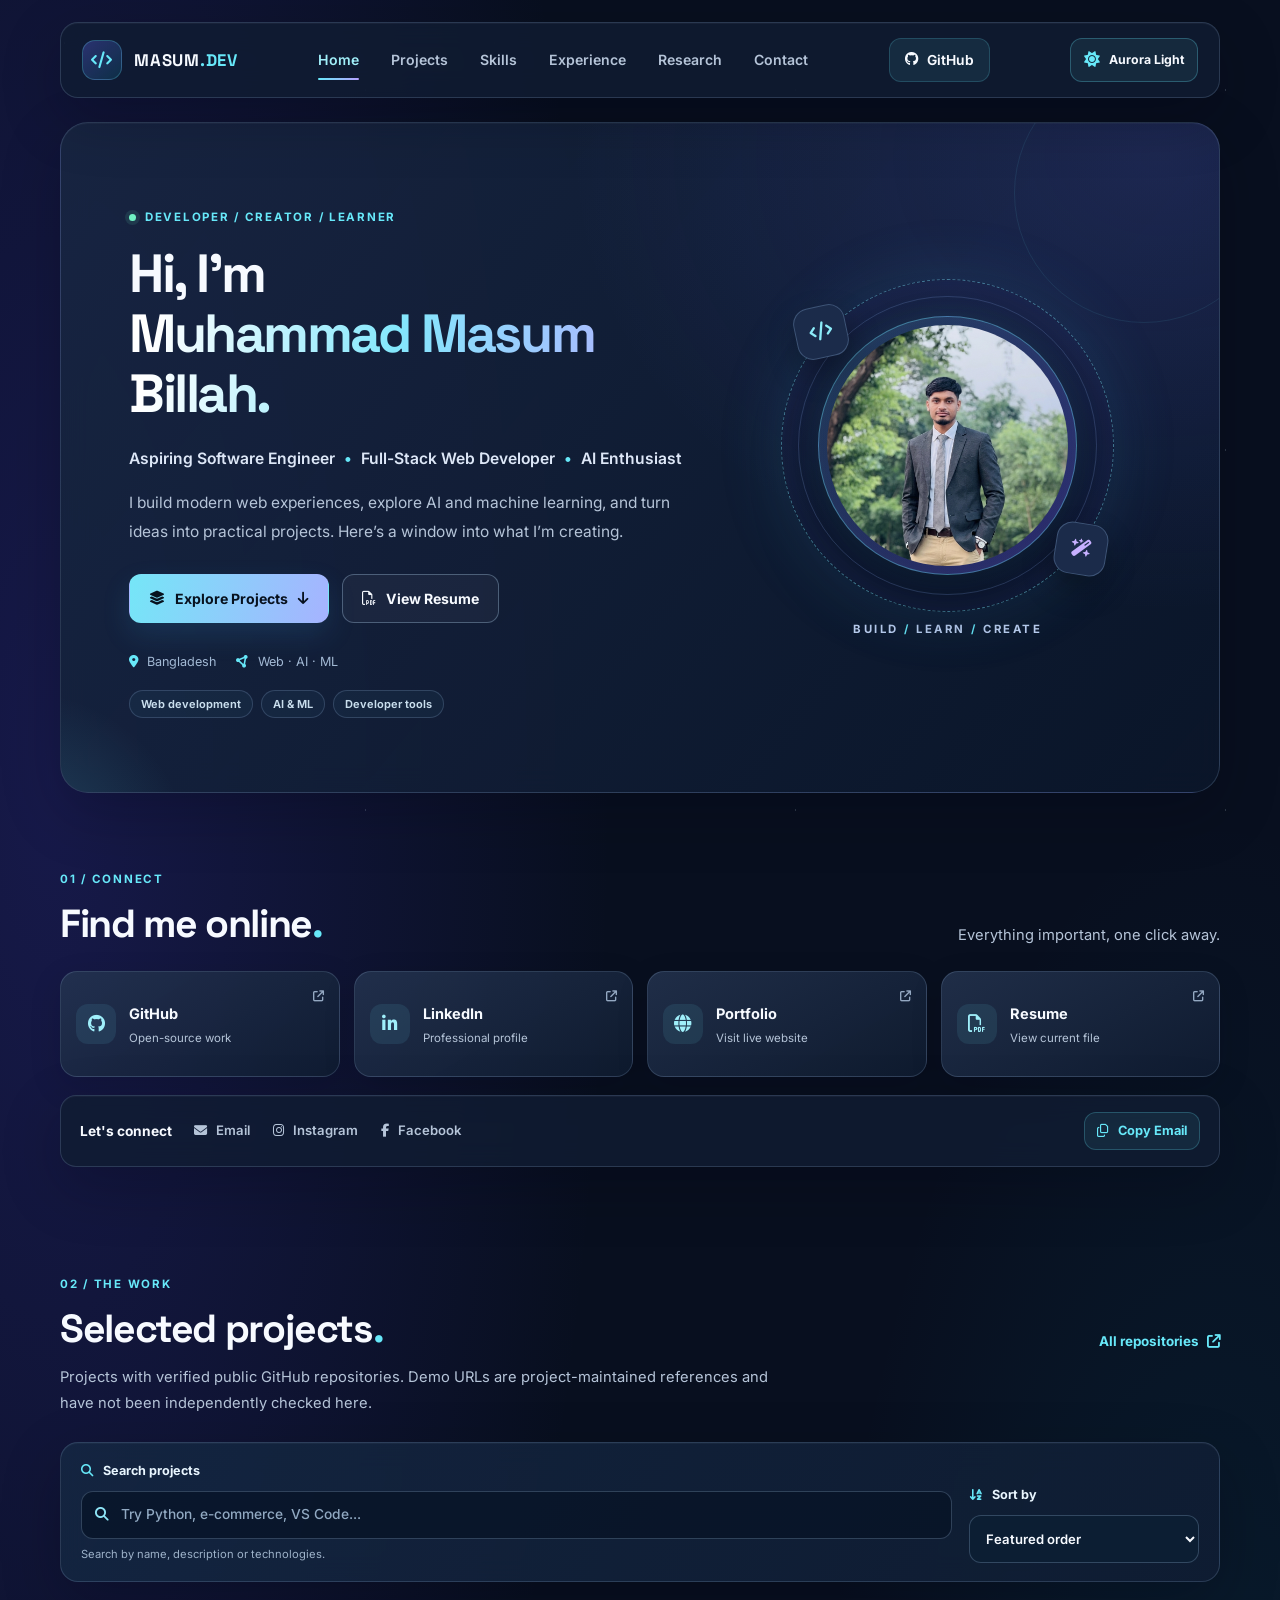
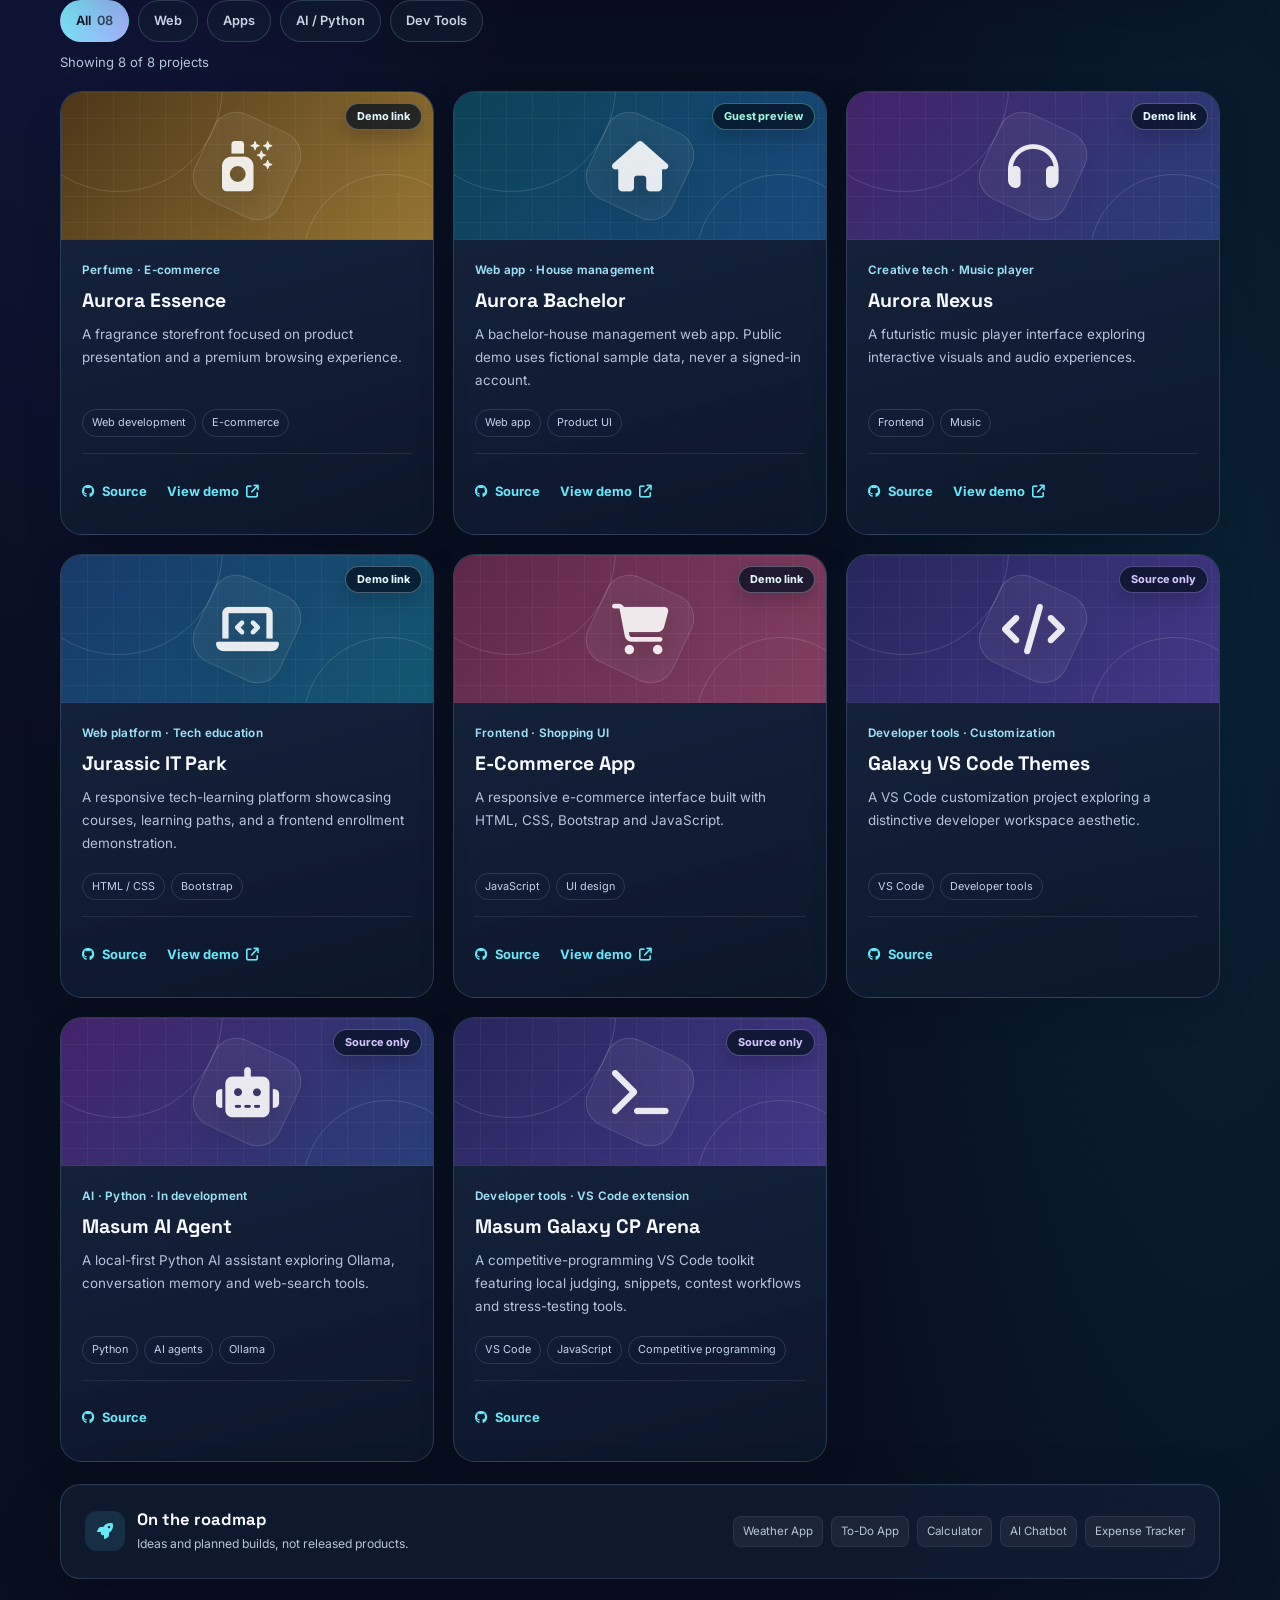
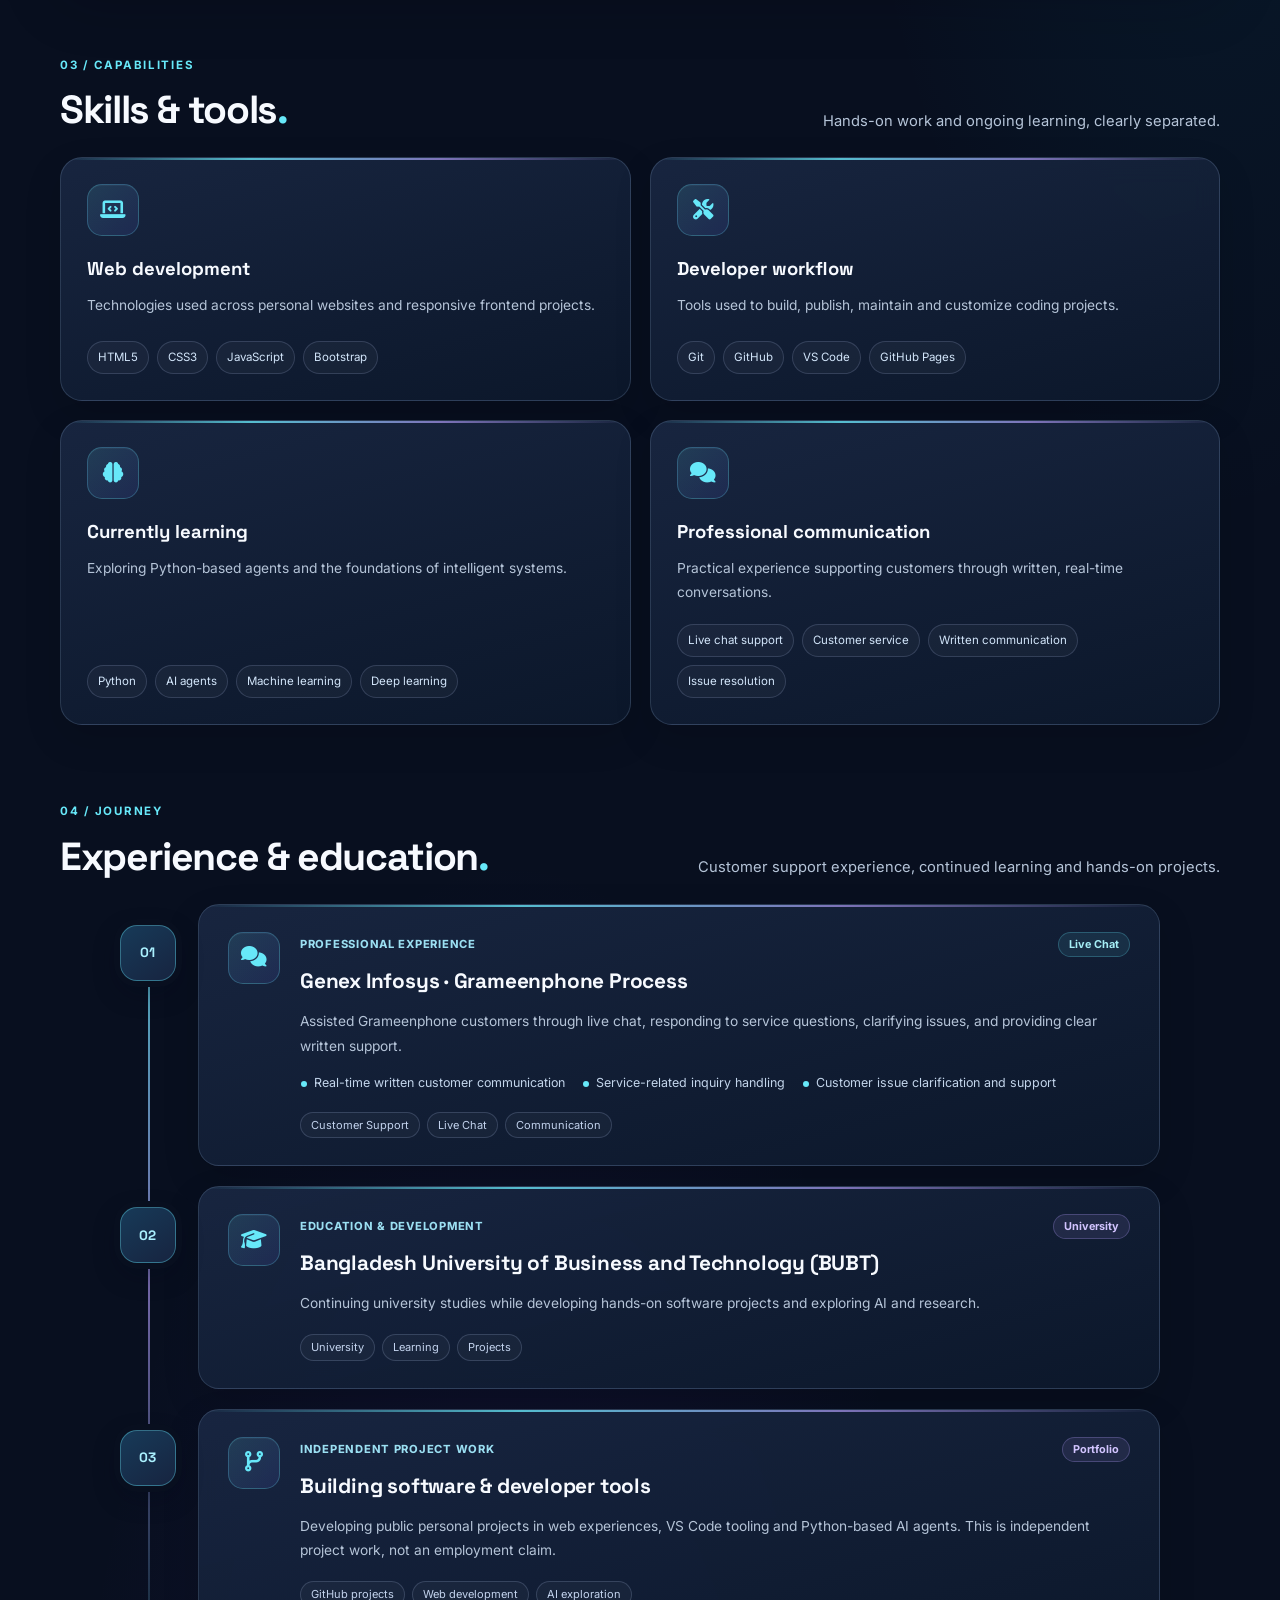
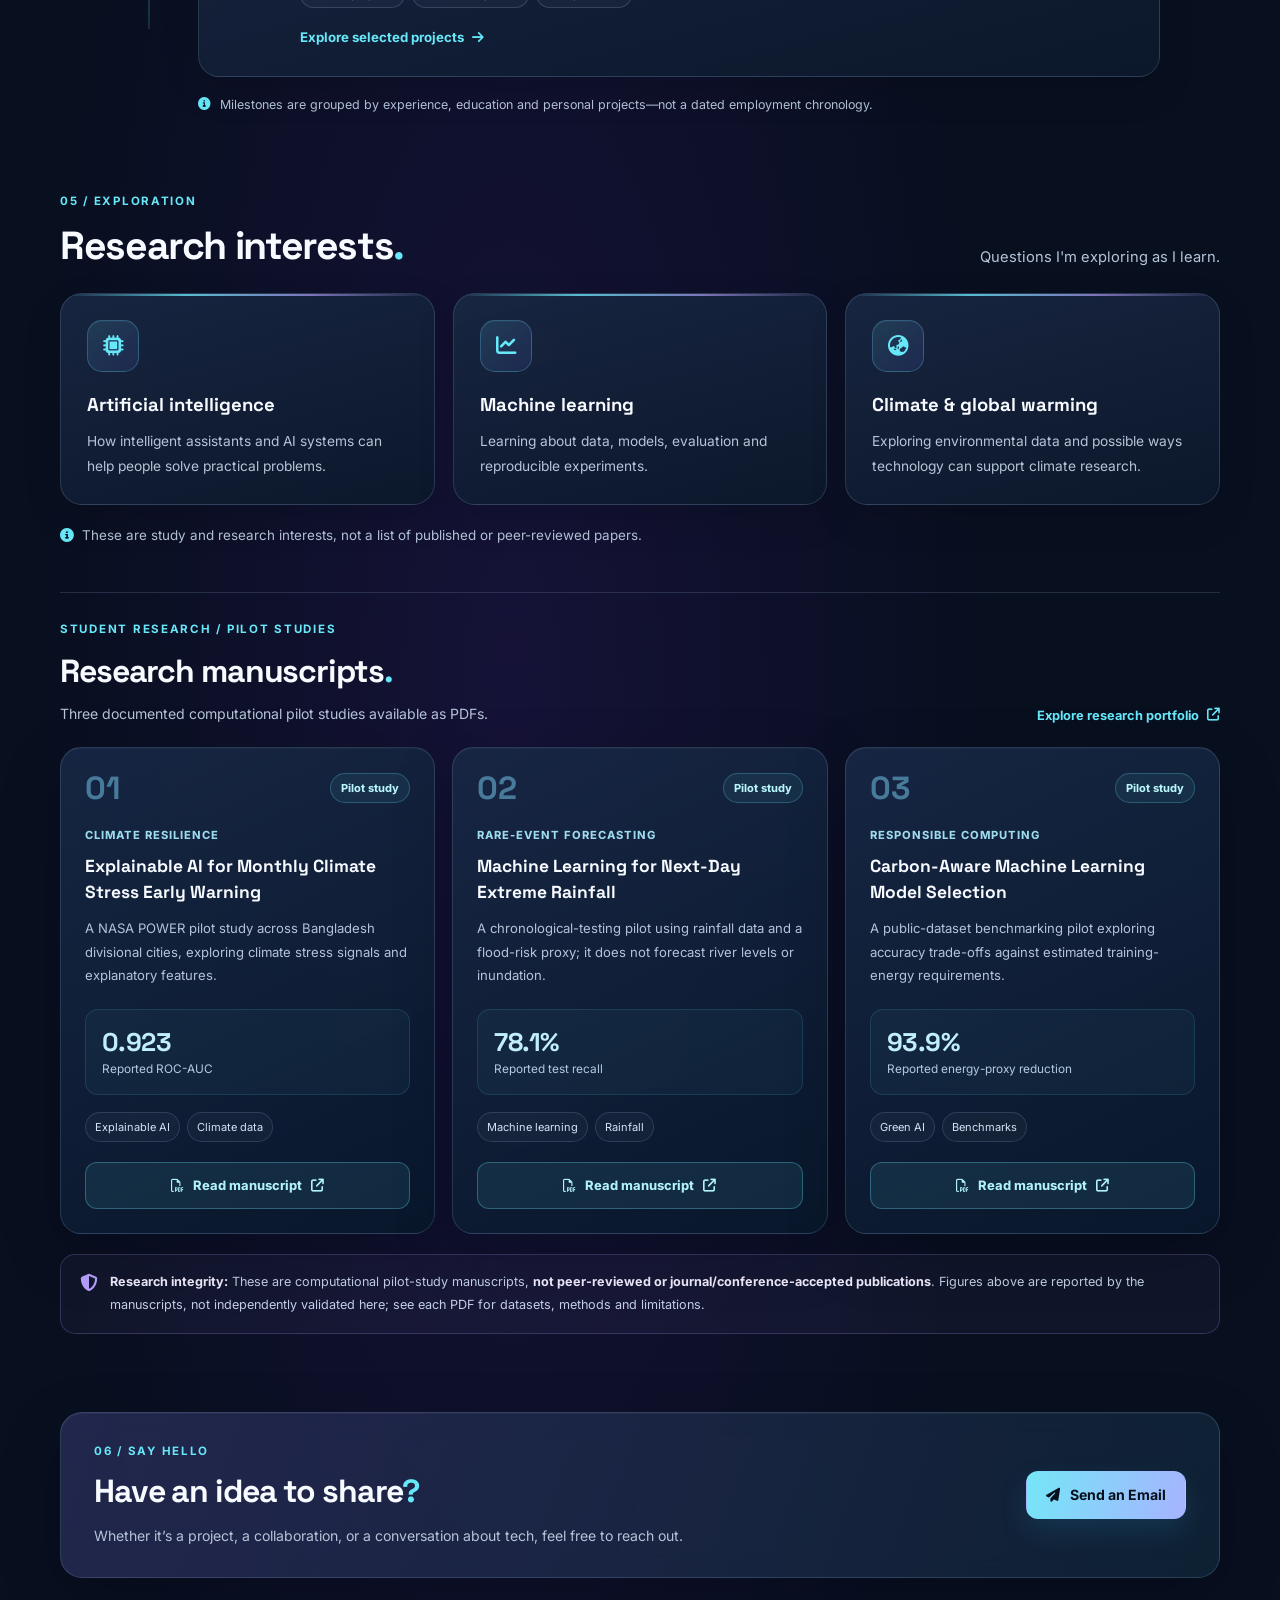
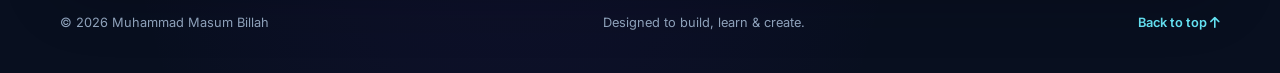
==== commit 8c94da08: "Release v2.6.0: Aurora Light theme and accessibility polish" ====
--- a/index.html
+++ b/index.html
@@ -4,7 +4,7 @@
 <meta charset="UTF-8">
 <meta name="viewport" content="width=device-width, initial-scale=1.0">
 <meta name="theme-color" content="#080F1F">
-<meta name="color-scheme" content="dark">
+<meta name="color-scheme" content="dark light">
 <meta name="description" content="Muhammad Masum Billah — aspiring software engineer and full-stack web developer exploring AI. Explore projects, portfolio, resume, and professional links.">
 <meta name="robots" content="index, follow">
 <link rel="canonical" href="https://gitwithmasum.github.io/">
@@ -24,7 +24,16 @@
 <link rel="preconnect" href="https://fonts.gstatic.com" crossorigin>
 <link href="https://fonts.googleapis.com/css2?family=Inter:wght@400;500;600;700;800&family=Space+Grotesk:wght@400;500;600;700&display=swap" rel="stylesheet">
 <link rel="stylesheet" href="https://cdnjs.cloudflare.com/ajax/libs/font-awesome/6.7.2/css/all.min.css">
-<link rel="stylesheet" href="./style.css?v=2.5.0">
+<script>
+/* Apply the saved theme before CSS paints to avoid a light/dark flash. */
+try {
+  if (localStorage.getItem('masum-linkhub-theme-v1') === 'light') {
+    document.documentElement.dataset.theme = 'light';
+    document.querySelector('meta[name="theme-color"]').setAttribute('content', '#eaf5fc');
+  }
+} catch (_) { /* Storage may be unavailable; Midnight Galaxy remains the default. */ }
+</script>
+<link rel="stylesheet" href="./style.css?v=2.6.0">
 </head>
 <body id="top">
 <a class="skip-link" href="#main-content">Skip to main content</a>
@@ -36,6 +45,10 @@
 </button>
 <nav class="top-nav" id="primary-navigation" aria-label="Main navigation"><a href="#main-content">Home</a><a href="#projects">Projects</a><a href="#skills">Skills</a><a href="#experience">Experience</a><a href="#research">Research</a><a href="#contact">Contact</a></nav>
 <a class="header-github" href="https://github.com/gitwithmasum" target="_blank" rel="noopener noreferrer" aria-label="GitHub profile"><i class="fa-brands fa-github" aria-hidden="true"></i><span>GitHub</span></a>
+<button class="theme-toggle" type="button" id="theme-toggle" aria-pressed="false" aria-label="Switch to Aurora Light theme" title="Switch to Aurora Light theme">
+<span class="theme-toggle-icon" aria-hidden="true"><i class="fa-solid fa-sun"></i></span>
+<span class="theme-toggle-text">Aurora Light</span>
+</button>
 </header>
 <main id="main-content">
 <section class="hero glass" aria-labelledby="hero-heading">
@@ -245,6 +258,6 @@
 </main>
 <footer class="site-footer"><p>© <span id="current-year">2026</span> Muhammad Masum Billah</p><p>Designed to build, learn &amp; create.</p><a href="#top">Back to top <i class="fa-solid fa-arrow-up" aria-hidden="true"></i></a></footer>
 </div>
-<script src="./script.js?v=2.4.0"></script>
+<script src="./script.js?v=2.6.0"></script>
 </body>
 </html>
--- a/style.css
+++ b/style.css
@@ -440,3 +440,143 @@
 @media(max-width:520px){.career-timeline{padding-left:39px;gap:14px}.career-timeline::before{left:15px;top:30px;bottom:30px}.career-number{left:-39px;width:32px;height:32px;top:17px;border-radius:10px;box-shadow:0 0 0 3px var(--bg);font-size:.7rem}#experience .career-timeline .journey-card{padding:20px 18px;gap:12px}#experience .career-timeline .journey-icon{flex:0 0 39px;width:39px;height:39px;border-radius:12px;font-size:1rem}.career-disclaimer{margin-left:39px;font-size:.75rem}.study-card{padding:21px}.research-manuscripts{margin-top:38px}}
 @media(max-width:370px){#experience .career-timeline .journey-card{flex-direction:column;gap:12px}.career-timeline .journey-card h3{font-size:1.01rem}.study-pdf-link{font-size:.75rem}}
 @media(prefers-reduced-motion:reduce){.study-card,.study-pdf-link{transition:none}.study-card:hover{transform:none}}
+
+
+/* Release v2.6.0 — Midnight Galaxy / Aurora Light, keyboard & mobile polish */
+.theme-toggle{display:inline-flex;align-items:center;justify-content:center;gap:8px;flex:0 0 auto;min-height:44px;padding:9px 12px;border:1px solid rgba(103,232,249,.27);border-radius:12px;background:rgba(103,232,249,.075);color:var(--ink);cursor:pointer;font:700 .77rem/1.35 Inter,system-ui,sans-serif;transition:background .2s,border-color .2s}
+.theme-toggle:hover{background:rgba(103,232,249,.14);border-color:var(--cyan)}
+.theme-toggle-icon{display:grid;place-items:center;width:18px;color:var(--cyan);font-size:.99rem}
+.theme-toggle-text{white-space:nowrap}
+:where(.theme-toggle,.nav-toggle,.header-github,.project-actions a,.study-pdf-link,.career-link,.research-all-link,.site-footer a):focus-visible{outline:3px solid var(--cyan);outline-offset:4px}
+.project-actions a{min-height:44px;padding-block:8px}
+.study-pdf-link,.btn,.nav-toggle,.theme-toggle{touch-action:manipulation}
+#links,#projects,#skills,#experience,#research,#contact{scroll-margin-top:110px}
+@media(max-width:1060px){.theme-toggle-text{display:none}.theme-toggle{min-width:44px;padding:9px}}
+@media(max-width:780px){
+  .site-header{column-gap:8px;row-gap:9px}
+  .header-github{order:1;margin-left:auto}
+  .theme-toggle{order:2}
+  .nav-toggle{order:3}
+}
+@media(max-width:560px){
+  .site-header{column-gap:6px}
+  .theme-toggle,.header-github,.nav-toggle{width:43px;min-width:43px;min-height:43px;padding:0;justify-content:center}
+  .nav-toggle-text{display:none}
+  .brand{margin-right:auto}
+}
+@media(max-width:350px){
+  .brand-mark{display:none}
+  .brand{font-size:.88rem;letter-spacing:0}
+  .site-header{padding-inline:7px;column-gap:5px}
+  .theme-toggle,.header-github,.nav-toggle{width:41px;min-width:41px;min-height:42px}
+}
+
+/* Aurora Light: blue-white surfaces with dark readable ink and teal/violet accents. */
+html[data-theme="light"]{
+  color-scheme:light;
+  --bg:#eaf5fc;--surface:rgba(255,255,255,.92);
+  --stroke:rgba(67,103,149,.24);
+  --ink:#142944;--muted:#465b74;--cyan:#006c87;--violet:#593db0;
+}
+html[data-theme="light"] body{
+  background:radial-gradient(ellipse 55% 35% at 5% 13%,rgba(129,147,250,.2),transparent 75%),radial-gradient(ellipse 55% 36% at 95% 35%,rgba(56,189,207,.12),transparent 73%),radial-gradient(ellipse 60% 34% at 43% 90%,rgba(166,142,248,.13),transparent 75%),var(--bg);
+}
+html[data-theme="light"] body::before{opacity:.14}
+html[data-theme="light"] .glass{box-shadow:0 15px 42px rgba(32,64,105,.1),inset 0 1px rgba(255,255,255,.85)}
+html[data-theme="light"] .site-header{background:rgba(255,255,255,.95)}
+html[data-theme="light"] .brand-mark{background:linear-gradient(145deg,rgba(73,184,213,.18),rgba(115,111,221,.12));border-color:rgba(0,108,135,.25)}
+html[data-theme="light"] .header-github,
+html[data-theme="light"] .theme-toggle,
+html[data-theme="light"] .nav-toggle{background:#eff9ff;border-color:#b2cadc;color:#193650}
+html[data-theme="light"] .header-github:hover,
+html[data-theme="light"] .theme-toggle:hover,
+html[data-theme="light"] .nav-toggle:hover{background:#dff2fb;border-color:var(--cyan)}
+html[data-theme="light"] .top-nav a{color:#3e5470}
+html[data-theme="light"] .top-nav a:hover,
+html[data-theme="light"] .top-nav a:focus-visible,
+html[data-theme="light"] .top-nav a.is-active{color:#00647e}
+html[data-theme="light"] .hero{background:radial-gradient(ellipse 60% 80% at 95% 5%,rgba(133,142,244,.17),transparent 85%),linear-gradient(132deg,rgba(255,255,255,.94),rgba(233,245,255,.9))}
+html[data-theme="light"] .hero::before{background:radial-gradient(circle,rgba(0,130,174,.12),transparent 72%)}
+html[data-theme="light"] .gradient-text{background:linear-gradient(95deg,#123a5c 5%,#007f98 48%,#674bb4 95%);-webkit-background-clip:text;background-clip:text;-webkit-text-fill-color:transparent}
+html[data-theme="light"] .hero-role{color:#2b4260}
+html[data-theme="light"] .hero-detail{color:#3f5b77}
+html[data-theme="light"] .hero-focus span{background:#f3f9ff;border-color:#b9d1e4;color:#284c63}
+html[data-theme="light"] .portrait-halo{border-color:rgba(0,117,156,.4);box-shadow:0 0 52px rgba(0,127,170,.1)}
+html[data-theme="light"] .portrait-inner{background:linear-gradient(140deg,rgba(75,186,222,.2),rgba(141,139,229,.18));box-shadow:0 22px 45px rgba(44,85,121,.16);border-color:#7ec7db}
+html[data-theme="light"] .orbit-badge{background:#edf8ff;border-color:#bdd7e6;color:#006681}
+html[data-theme="light"] .badge-spark{color:#6746b6}
+html[data-theme="light"] .visual-caption{color:#475a7e}
+html[data-theme="light"] .btn-outline{color:#193650;border-color:#9ebacb;background:#ffffffc9}
+html[data-theme="light"] .btn-outline:hover{background:#e0f4fc}
+html[data-theme="light"] .quick-card{background:linear-gradient(150deg,#fff,#edf7ff);border-color:#c6d9e8;box-shadow:0 10px 26px rgba(31,76,118,.07)}
+html[data-theme="light"] .quick-card:hover{background:#e8f6ff;border-color:#7aafc8}
+html[data-theme="light"] .quick-icon{background:#dff4fa;color:#006681}
+html[data-theme="light"] .quick-arrow{color:#567089}
+html[data-theme="light"] .social-actions a{color:#435b75}
+html[data-theme="light"] .social-actions a:hover{color:#006c87}
+html[data-theme="light"] .btn-copy{color:#006681;background:#e6f5fb;border-color:#96c5d5}
+html[data-theme="light"] .copy-status{color:#175c51}
+html[data-theme="light"] .project-card,
+html[data-theme="light"] .showcase-section .showcase-card.glass,
+html[data-theme="light"] .showcase-section .journey-card.glass,
+html[data-theme="light"] .study-card{background:linear-gradient(160deg,rgba(255,255,255,.97),rgba(240,248,255,.98));border-color:#c1d5e7;box-shadow:0 15px 34px rgba(28,61,109,.08)}
+html[data-theme="light"] .project-card:hover,
+html[data-theme="light"] .study-card:hover,
+html[data-theme="light"] .showcase-section .showcase-card.glass:hover,
+html[data-theme="light"] .showcase-section .journey-card.glass:hover{box-shadow:0 21px 38px rgba(28,61,109,.14);border-color:#6cacc0}
+html[data-theme="light"] .project-type,
+html[data-theme="light"] #experience .career-timeline .journey-label,
+html[data-theme="light"] .study-field{color:#006580}
+html[data-theme="light"] .project-tags span,
+html[data-theme="light"] .skill-tags li,
+html[data-theme="light"] .journey-tags span,
+html[data-theme="light"] .study-tags span{color:#28455f;background:#eef6fc;border-color:#c1d6e7}
+html[data-theme="light"] .roadmap{background:#fff}
+html[data-theme="light"] .roadmap-list li{color:#3e5470;background:#edf5fc;border-color:#c2d8e7}
+html[data-theme="light"] .showcase-icon,
+html[data-theme="light"] .journey-icon{background:linear-gradient(135deg,#e2f6fa,#eeeaff);border-color:#b9d3e5}
+html[data-theme="light"] .journey-badge{color:#0d6078;background:#e0f3f9;border-color:#a5cbd9}
+html[data-theme="light"] .journey-badge--quiet{color:#6546a5;background:#efeafd;border-color:#d1bee9}
+html[data-theme="light"] .career-number{background:linear-gradient(145deg,#d9f3fc,#eeeafe);box-shadow:0 0 0 6px var(--bg),0 12px 24px rgba(25,69,115,.1);color:#116080;border-color:#8fc4d6}
+html[data-theme="light"] .career-timeline::before{background:linear-gradient(180deg,#4ba1b7,#9789cf,#c0d8e6)}
+html[data-theme="light"] .career-highlights li{color:#38526f}
+html[data-theme="light"] .research-note,
+html[data-theme="light"] .research-studies-heading p:not(.section-kicker){color:var(--muted)}
+html[data-theme="light"] .study-status{color:#0c5c71;border-color:#a2c9d8;background:#e2f6fa}
+html[data-theme="light"] .study-index{color:#83adc3}
+html[data-theme="light"] .study-metric{background:#ebf8fd;border-color:#bddce6}
+html[data-theme="light"] .study-metric strong{color:#075b75}
+html[data-theme="light"] .study-metric span{color:#415d76}
+html[data-theme="light"] .study-pdf-link,
+html[data-theme="light"] .project-empty-reset{color:#075b75;background:#e0f3fa;border-color:#8bbdd0}
+html[data-theme="light"] .study-pdf-link:hover,
+html[data-theme="light"] .project-empty-reset:hover{background:#d1ecf7}
+html[data-theme="light"] .study-integrity{background:#f1effc;border-color:#d4c8eb;color:#40536d}
+html[data-theme="light"] .study-integrity strong{color:#3b2e6c}
+html[data-theme="light"] .contact-card{background:linear-gradient(110deg,#f7f7ff,#edf8ff)}
+html[data-theme="light"] .site-footer{color:#475b75}
+html[data-theme="light"] .project-toolbar{background:linear-gradient(125deg,#ffffff,#eff8ff)}
+html[data-theme="light"] .project-search-input,
+html[data-theme="light"] .project-sort-field select{background:#fff;border-color:#b9d1e3;color:#17334f}
+html[data-theme="light"] .project-search-field label,
+html[data-theme="light"] .project-sort-field label{color:#1f3954}
+html[data-theme="light"] .project-search-input input{color:#17334f}
+html[data-theme="light"] .project-search-input input::placeholder{color:#526a83}
+html[data-theme="light"] .project-search-field small{color:#4b647f}
+html[data-theme="light"] .project-filter{background:#fff;border-color:#b1cbdb;color:#2e4762}
+html[data-theme="light"] .project-filter:hover{border-color:var(--cyan)}
+html[data-theme="light"] .project-filter.is-active{color:#07111e;background:linear-gradient(110deg,#91ebf4,#b8c5ff);border-color:#77afca}
+html[data-theme="light"] .project-empty-icon{background:#e4f6fa;border-color:#afd4df}
+html[data-theme="light"] .project-search-clear{background:#e3f3fa;color:#086781}
+html[data-theme="light"] .project-search-clear:hover{background:#d0ecf6}
+html[data-theme="light"] .filter-status{color:#3c5570}
+@media(max-width:780px){
+  html[data-theme="light"] .has-js-nav .top-nav{background:linear-gradient(155deg,#ffffff,#eff8ff);border-color:#b7d1e1;box-shadow:0 20px 36px rgba(39,76,119,.17)}
+  html[data-theme="light"] .has-js-nav .top-nav a{color:#314c66}
+  html[data-theme="light"] .has-js-nav .top-nav a:hover,
+  html[data-theme="light"] .has-js-nav .top-nav a:focus-visible{background:#e4f5fb;border-color:#bbd8e5;color:#006681}
+  html[data-theme="light"] .has-js-nav .top-nav a.is-active{background:#dff3f9;border-color:#a3d2df;color:#006581}
+}
+@media(prefers-reduced-motion:reduce){
+  .theme-toggle,.project-search-input{transition:none}
+}
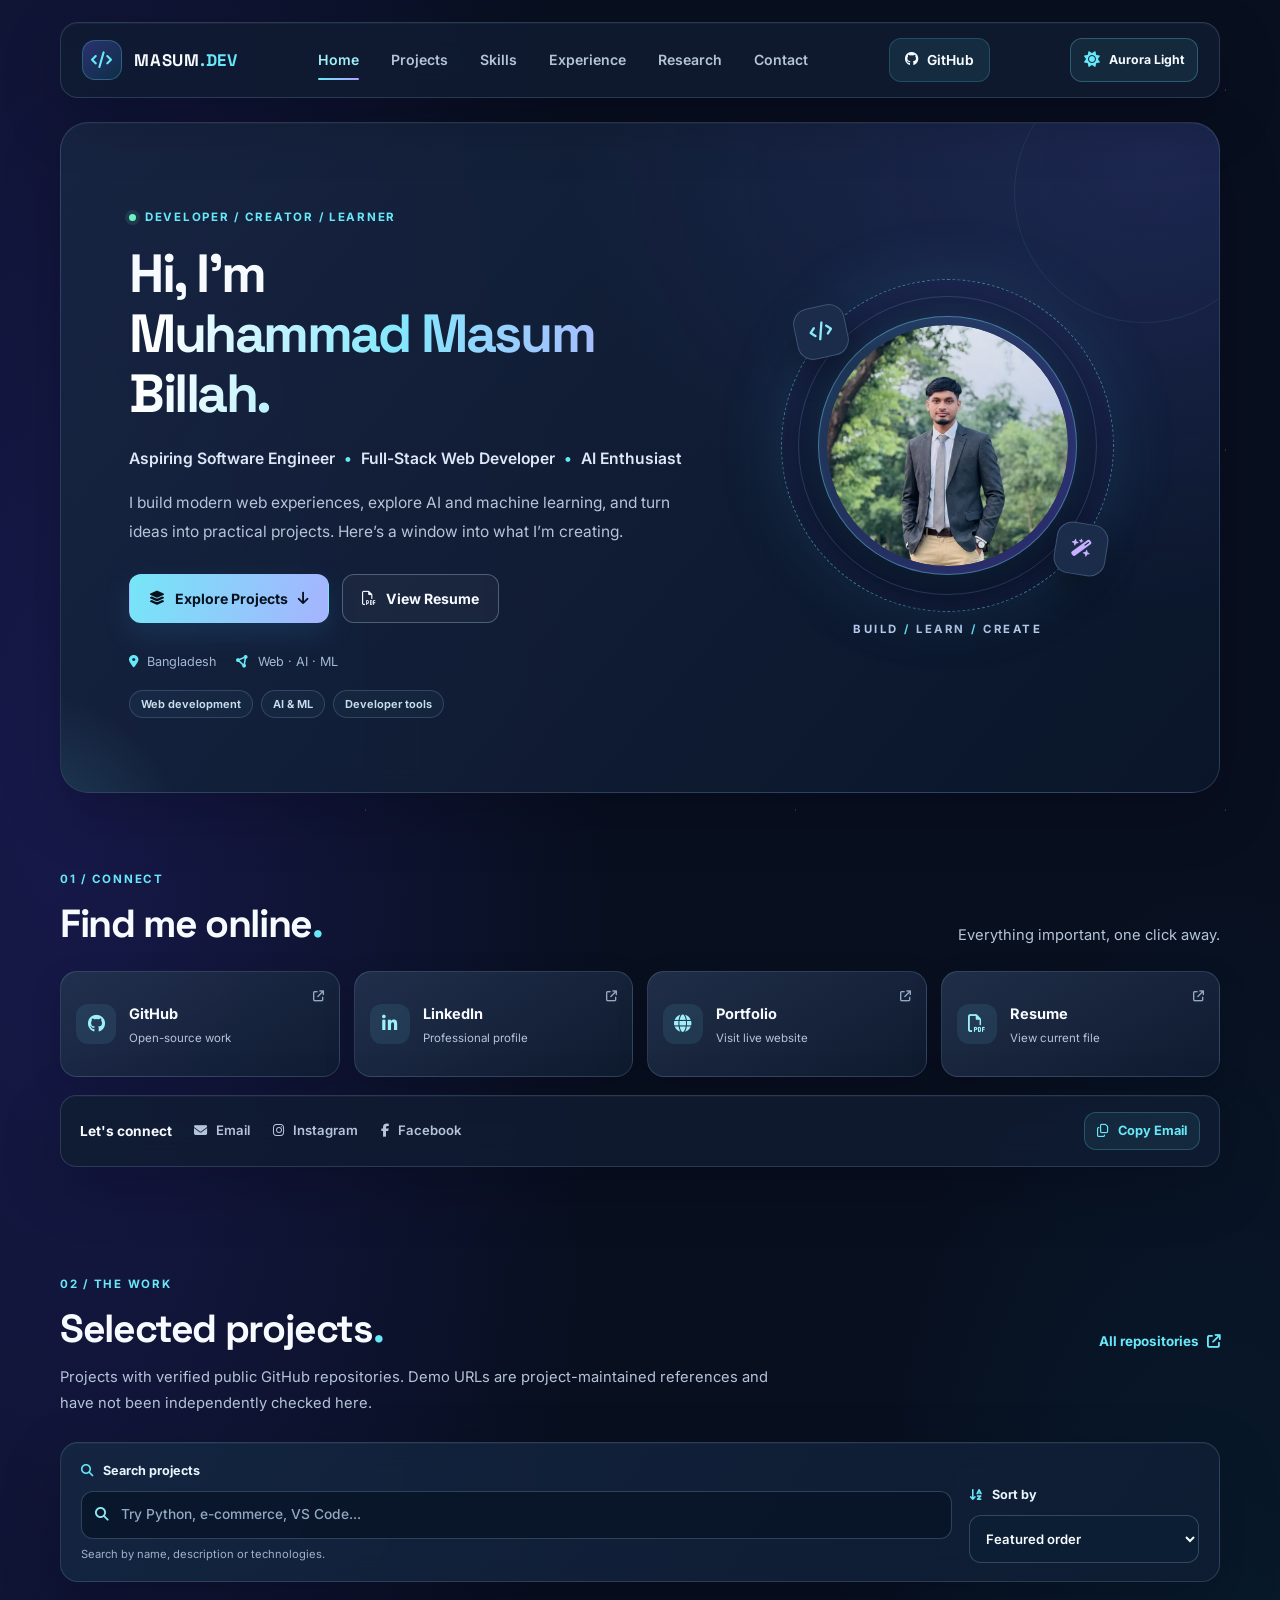
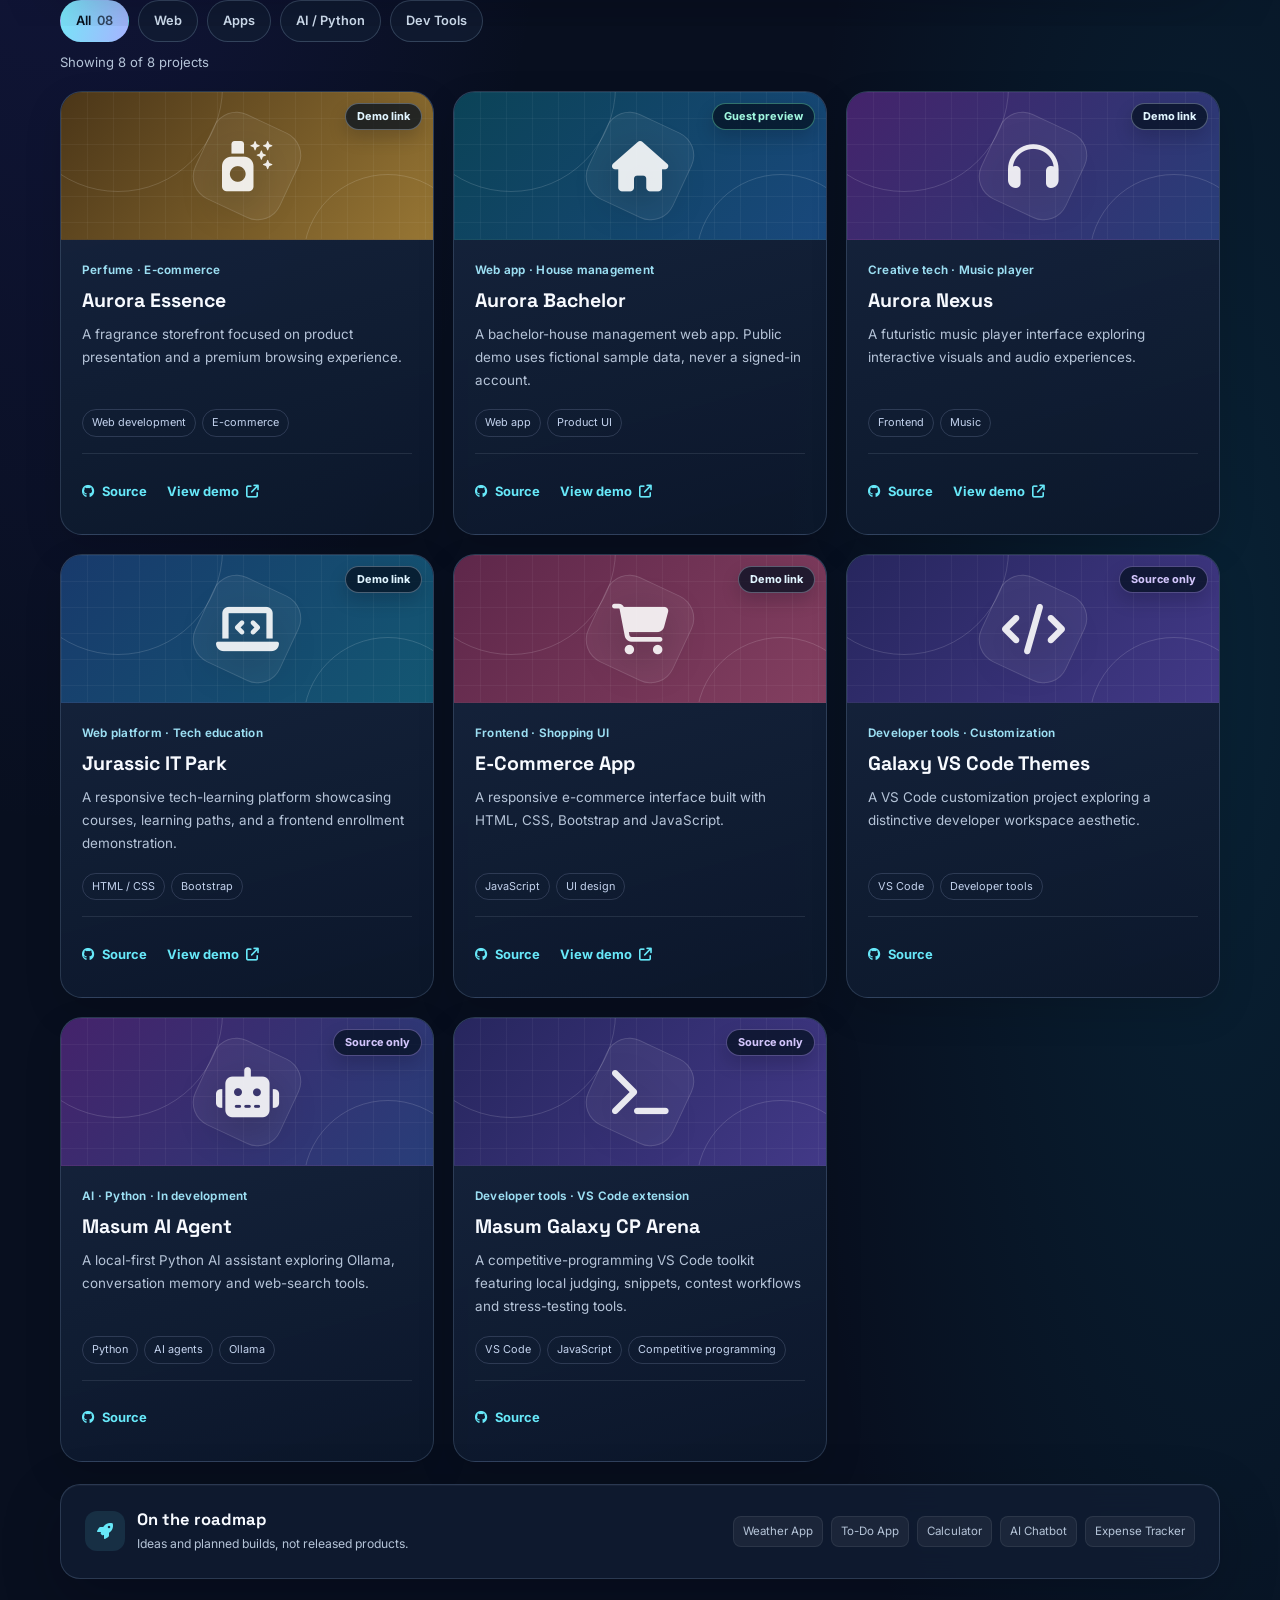
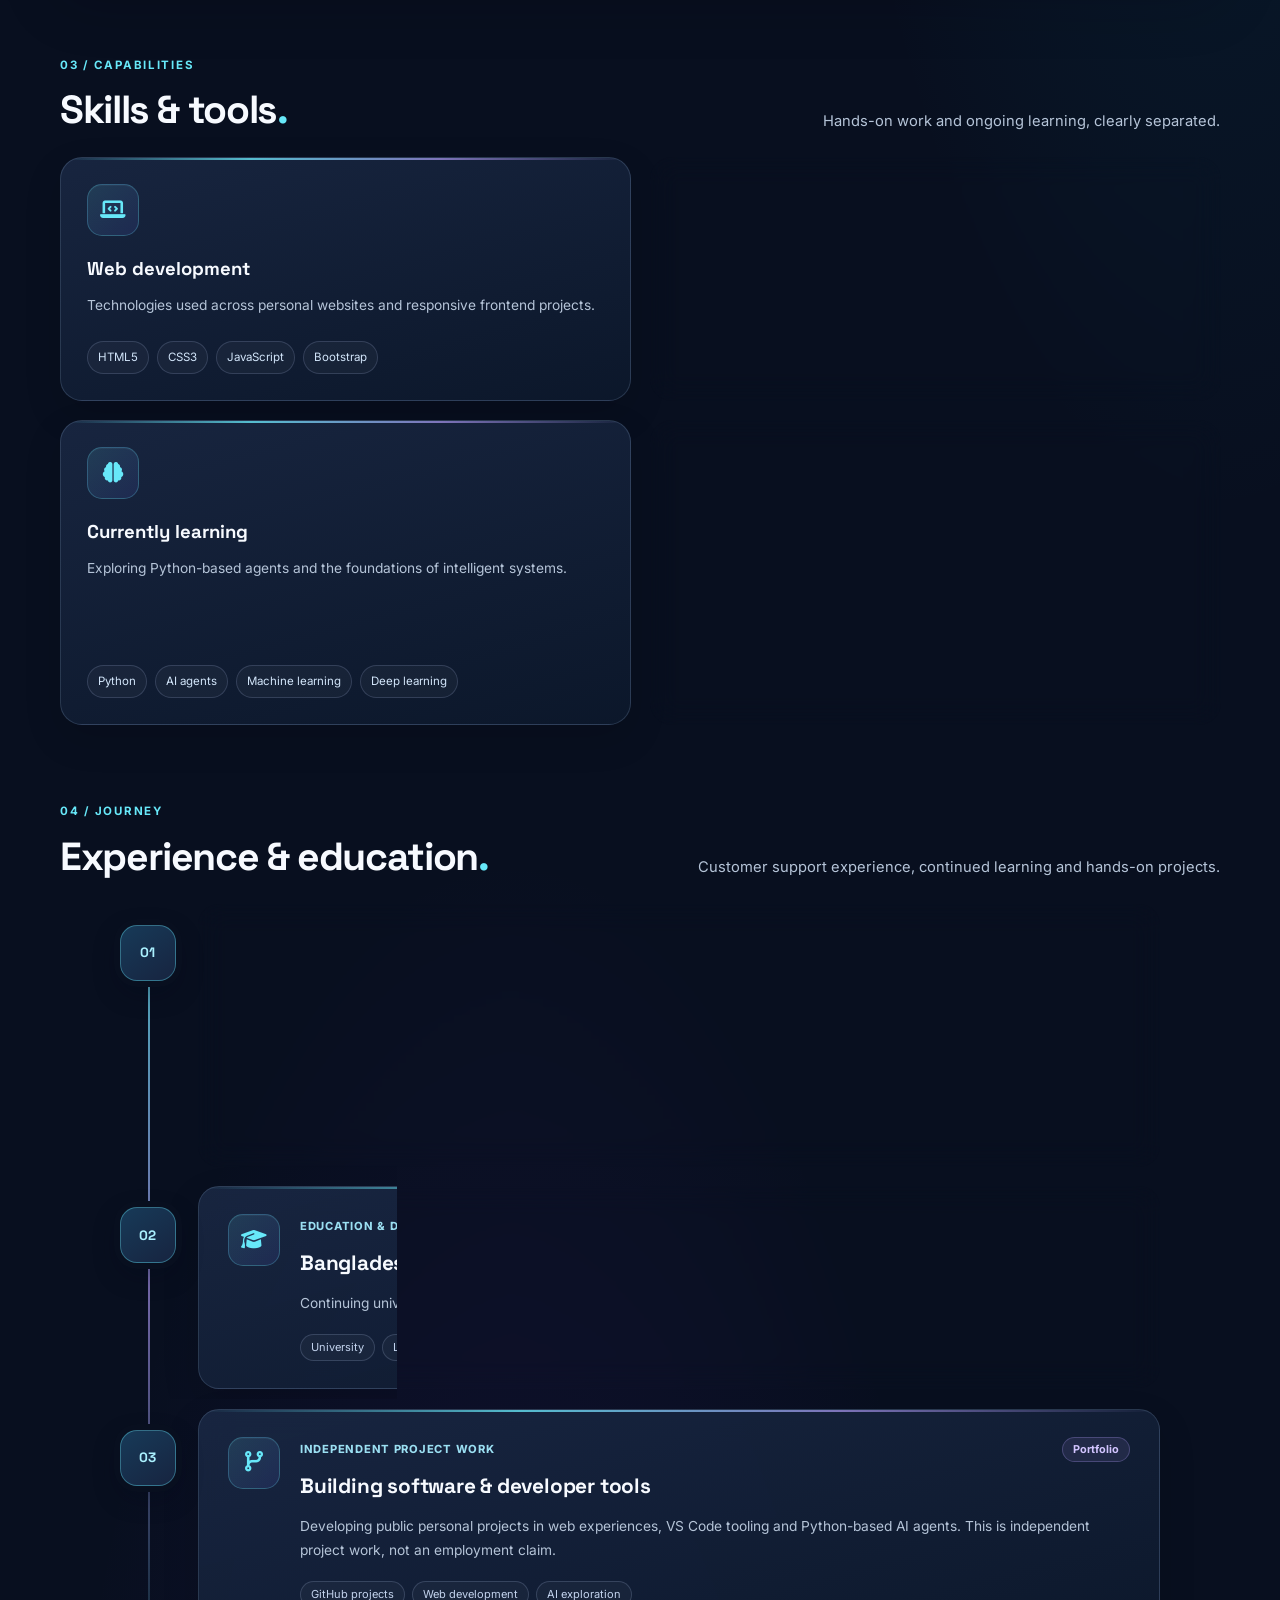
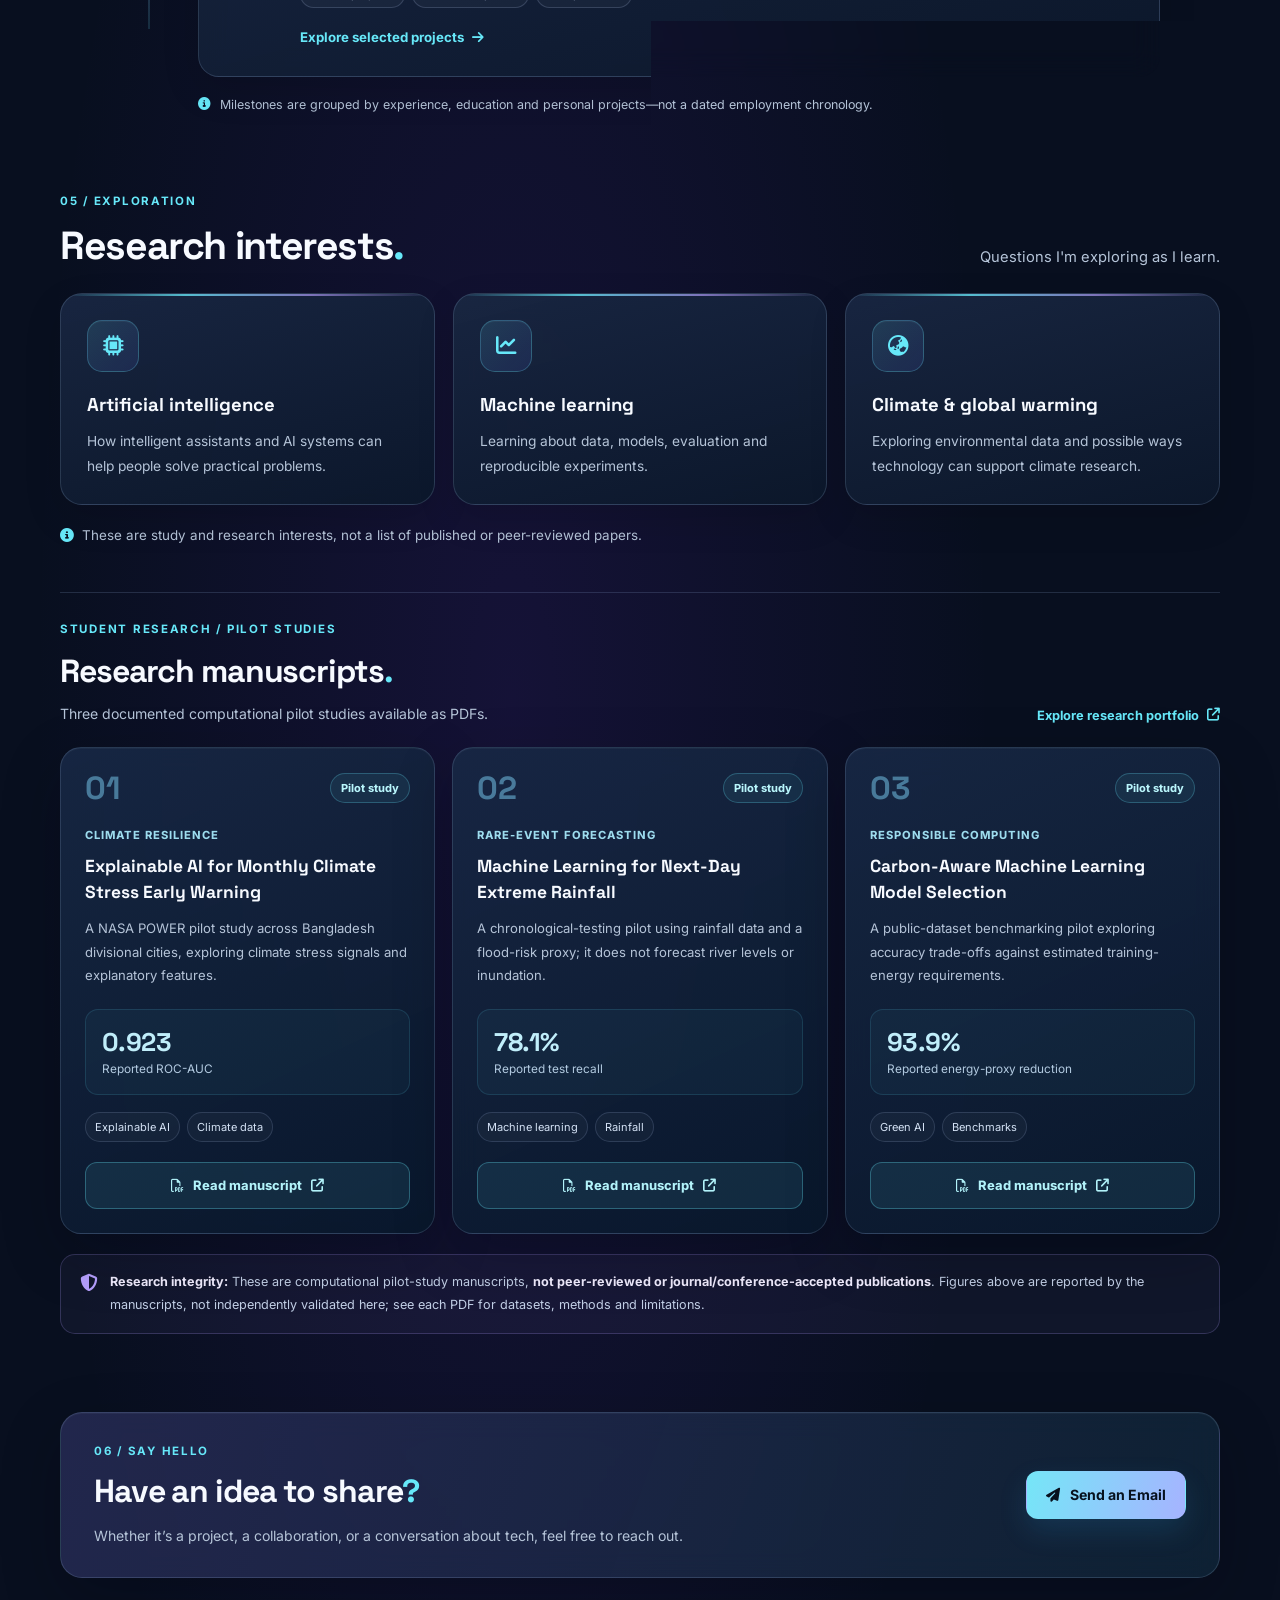
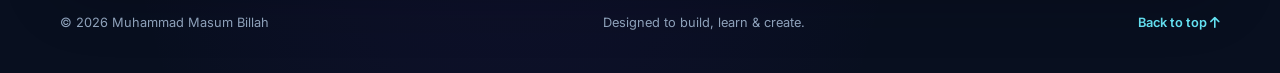
==== commit b62b8b5b: "Release v3.0.0: optimized portrait, SEO and automated quality audit" ====
--- a/index.html
+++ b/index.html
@@ -20,6 +20,7 @@
 <meta name="twitter:description" content="Projects, portfolio, resume, and links from a developer exploring AI and full-stack web development.">
 <title>Muhammad Masum Billah | Developer LinkHub</title>
 <link rel="icon" href="./favicon.svg" type="image/svg+xml">
+<link rel="preconnect" href="https://cdnjs.cloudflare.com" crossorigin>
 <link rel="preconnect" href="https://fonts.googleapis.com">
 <link rel="preconnect" href="https://fonts.gstatic.com" crossorigin>
 <link href="https://fonts.googleapis.com/css2?family=Inter:wght@400;500;600;700;800&family=Space+Grotesk:wght@400;500;600;700&display=swap" rel="stylesheet">
@@ -33,7 +34,42 @@
   }
 } catch (_) { /* Storage may be unavailable; Midnight Galaxy remains the default. */ }
 </script>
-<link rel="stylesheet" href="./style.css?v=2.6.0">
+<link rel="stylesheet" href="./style.css?v=3.0.0">
+<script type="application/ld+json">
+{
+  "@context": "https://schema.org",
+  "@graph": [
+    {
+      "@type": "Person",
+      "@id": "https://gitwithmasum.github.io/#person",
+      "name": "Muhammad Masum Billah",
+      "url": "https://gitwithmasum.github.io/",
+      "image": "https://gitwithmasum.github.io/Assets/formal-portrait.webp",
+      "description": "Aspiring software engineer and full-stack web developer exploring artificial intelligence.",
+      "sameAs": [
+        "https://github.com/gitwithmasum",
+        "https://www.linkedin.com/in/masumtheinvincible/"
+      ],
+      "knowsAbout": [
+        "Web development",
+        "Artificial intelligence",
+        "Machine learning",
+        "Developer tools"
+      ]
+    },
+    {
+      "@type": "WebSite",
+      "@id": "https://gitwithmasum.github.io/#website",
+      "name": "MASUM.DEV — Developer LinkHub",
+      "url": "https://gitwithmasum.github.io/",
+      "inLanguage": "en",
+      "about": {
+        "@id": "https://gitwithmasum.github.io/#person"
+      }
+    }
+  ]
+}
+</script>
 </head>
 <body id="top">
 <a class="skip-link" href="#main-content">Skip to main content</a>
@@ -62,7 +98,7 @@
 <div class="hero-focus" aria-label="Areas of interest"><span>Web development</span><span>AI &amp; ML</span><span>Developer tools</span></div>
 </div>
 <div class="hero-visual">
-<div class="portrait-stage"><div class="portrait-halo" aria-hidden="true"></div><div class="portrait-inner"><img src="./Assets/formal%201.0.png" alt="Portrait of Muhammad Masum Billah" width="300" height="300" fetchpriority="high" decoding="async"></div><span class="orbit-badge badge-code" aria-hidden="true"><i class="fa-solid fa-code"></i></span><span class="orbit-badge badge-spark" aria-hidden="true"><i class="fa-solid fa-wand-magic-sparkles"></i></span></div>
+<div class="portrait-stage"><div class="portrait-halo" aria-hidden="true"></div><div class="portrait-inner"><picture><source srcset="./Assets/formal-portrait.webp" type="image/webp"><img src="./Assets/formal%201.0.png" alt="Portrait of Muhammad Masum Billah" width="300" height="300" fetchpriority="high" decoding="async" loading="eager"></picture></div><span class="orbit-badge badge-code" aria-hidden="true"><i class="fa-solid fa-code"></i></span><span class="orbit-badge badge-spark" aria-hidden="true"><i class="fa-solid fa-wand-magic-sparkles"></i></span></div>
 <p class="visual-caption">BUILD <span aria-hidden="true">/</span> LEARN <span aria-hidden="true">/</span> CREATE</p>
 </div>
 </section>
--- a/style.css
+++ b/style.css
@@ -571,12 +571,24 @@
 html[data-theme="light"] .project-search-clear:hover{background:#d0ecf6}
 html[data-theme="light"] .filter-status{color:#3c5570}
 @media(max-width:780px){
-  html[data-theme="light"] .has-js-nav .top-nav{background:linear-gradient(155deg,#ffffff,#eff8ff);border-color:#b7d1e1;box-shadow:0 20px 36px rgba(39,76,119,.17)}
-  html[data-theme="light"] .has-js-nav .top-nav a{color:#314c66}
-  html[data-theme="light"] .has-js-nav .top-nav a:hover,
-  html[data-theme="light"] .has-js-nav .top-nav a:focus-visible{background:#e4f5fb;border-color:#bbd8e5;color:#006681}
-  html[data-theme="light"] .has-js-nav .top-nav a.is-active{background:#dff3f9;border-color:#a3d2df;color:#006581}
+  html[data-theme="light"].has-js-nav .top-nav{background:linear-gradient(155deg,#ffffff,#eff8ff);border-color:#b7d1e1;box-shadow:0 20px 36px rgba(39,76,119,.17)}
+  html[data-theme="light"].has-js-nav .top-nav a{color:#314c66}
+  html[data-theme="light"].has-js-nav .top-nav a:hover,
+  html[data-theme="light"].has-js-nav .top-nav a:focus-visible{background:#e4f5fb;border-color:#bbd8e5;color:#006681}
+  html[data-theme="light"].has-js-nav .top-nav a.is-active{background:#dff3f9;border-color:#a3d2df;color:#006581}
 }
 @media(prefers-reduced-motion:reduce){
   .theme-toggle,.project-search-input{transition:none}
 }
+
+
+/* Release v3.0.0: WebP presentation and accessible error page. */
+.portrait-inner picture{display:block;width:100%;height:100%;border-radius:50%;overflow:hidden}
+.portrait-inner picture img{width:100%;height:100%;object-fit:cover;display:block}
+.not-found{max-width:700px;margin:clamp(70px,14vh,160px) auto 120px;padding:clamp(25px,5vw,45px);border-radius:24px;text-align:center}
+.not-found .error-code{display:block;font:800 clamp(3.1rem,9vw,6rem)/1.1 'Space Grotesk',sans-serif;letter-spacing:-.06em;color:var(--cyan);margin:0 0 8px}
+.not-found h1{font:700 clamp(1.55rem,4vw,2.5rem)/1.25 'Space Grotesk',sans-serif;margin:0 0 16px}
+.not-found p{color:var(--muted);max-width:50ch;margin:0 auto 28px}
+.not-found-actions{display:flex;align-items:center;justify-content:center;flex-wrap:wrap;gap:12px}
+html[data-theme="light"] .not-found{background:rgba(255,255,255,.93);border-color:var(--stroke)}
+@media(max-width:480px){.not-found{margin:60px auto 80px}.not-found-actions .btn{flex:1 1 100%}}
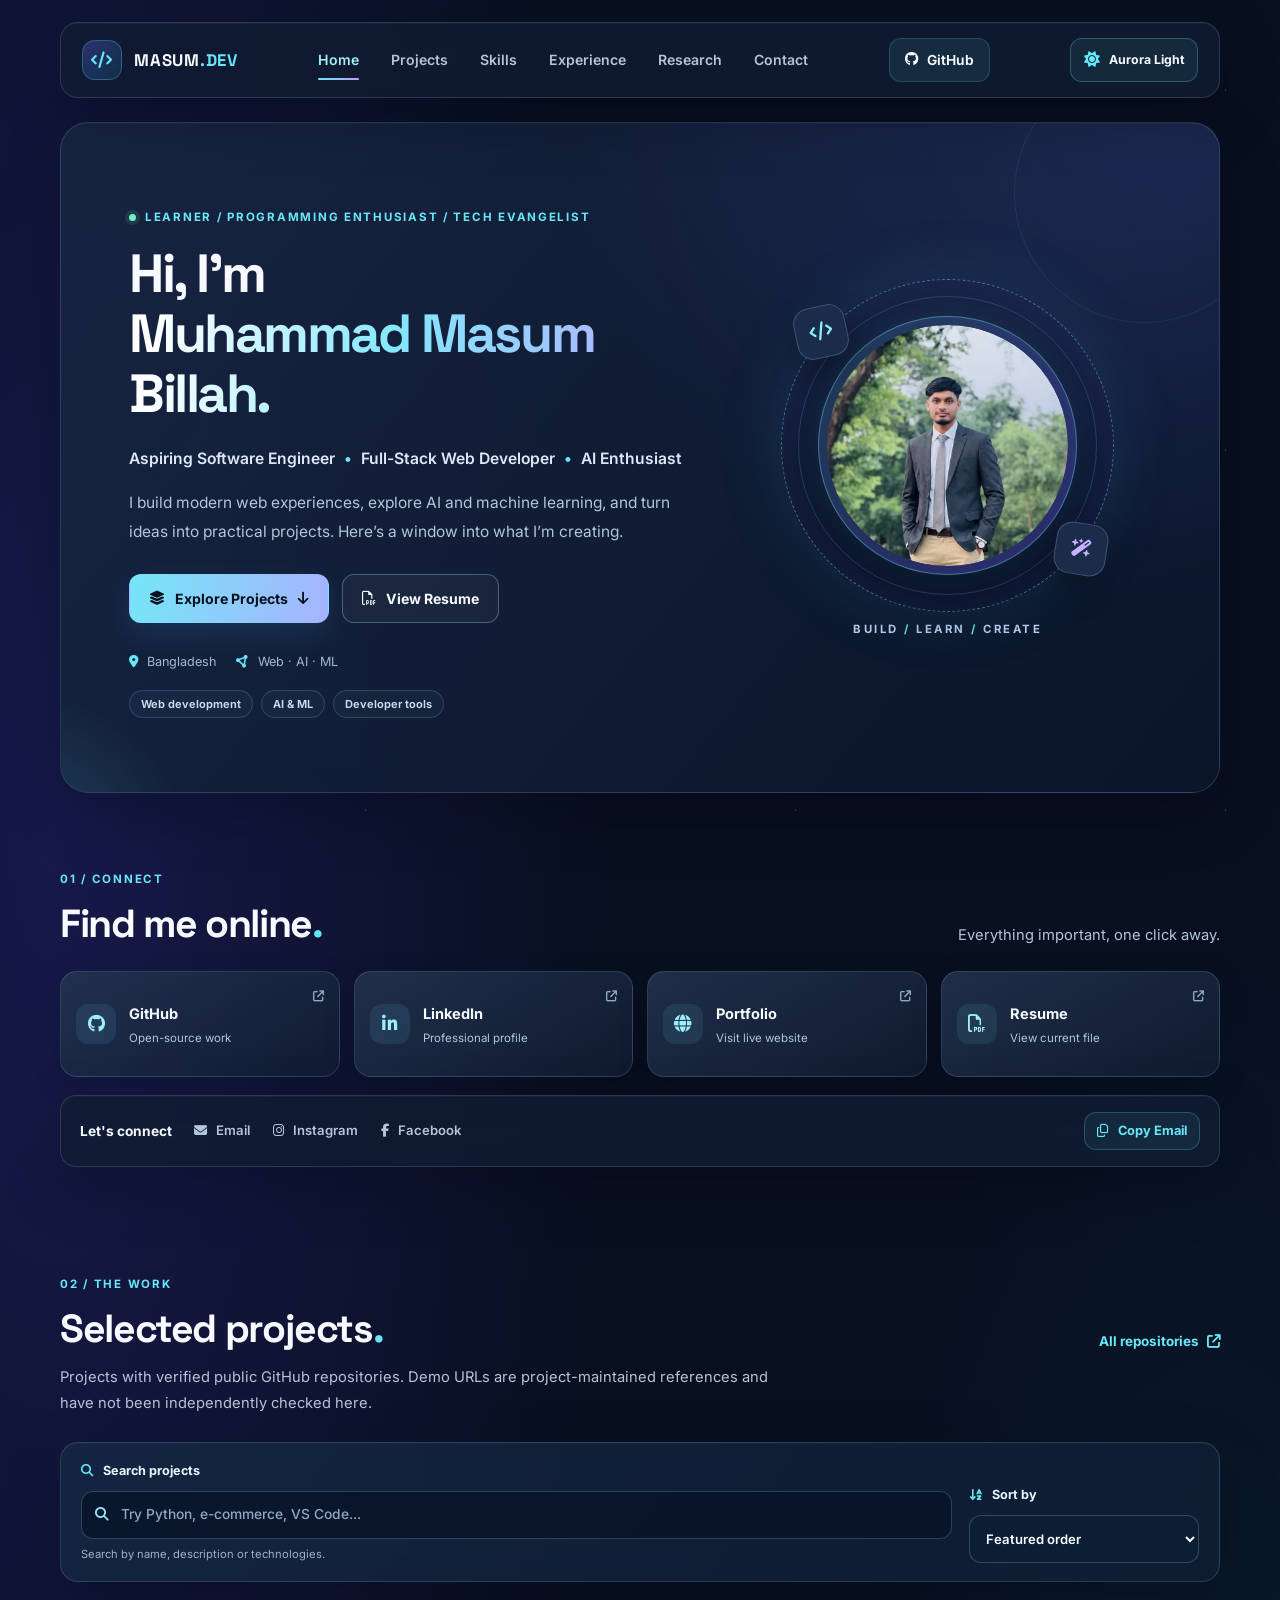
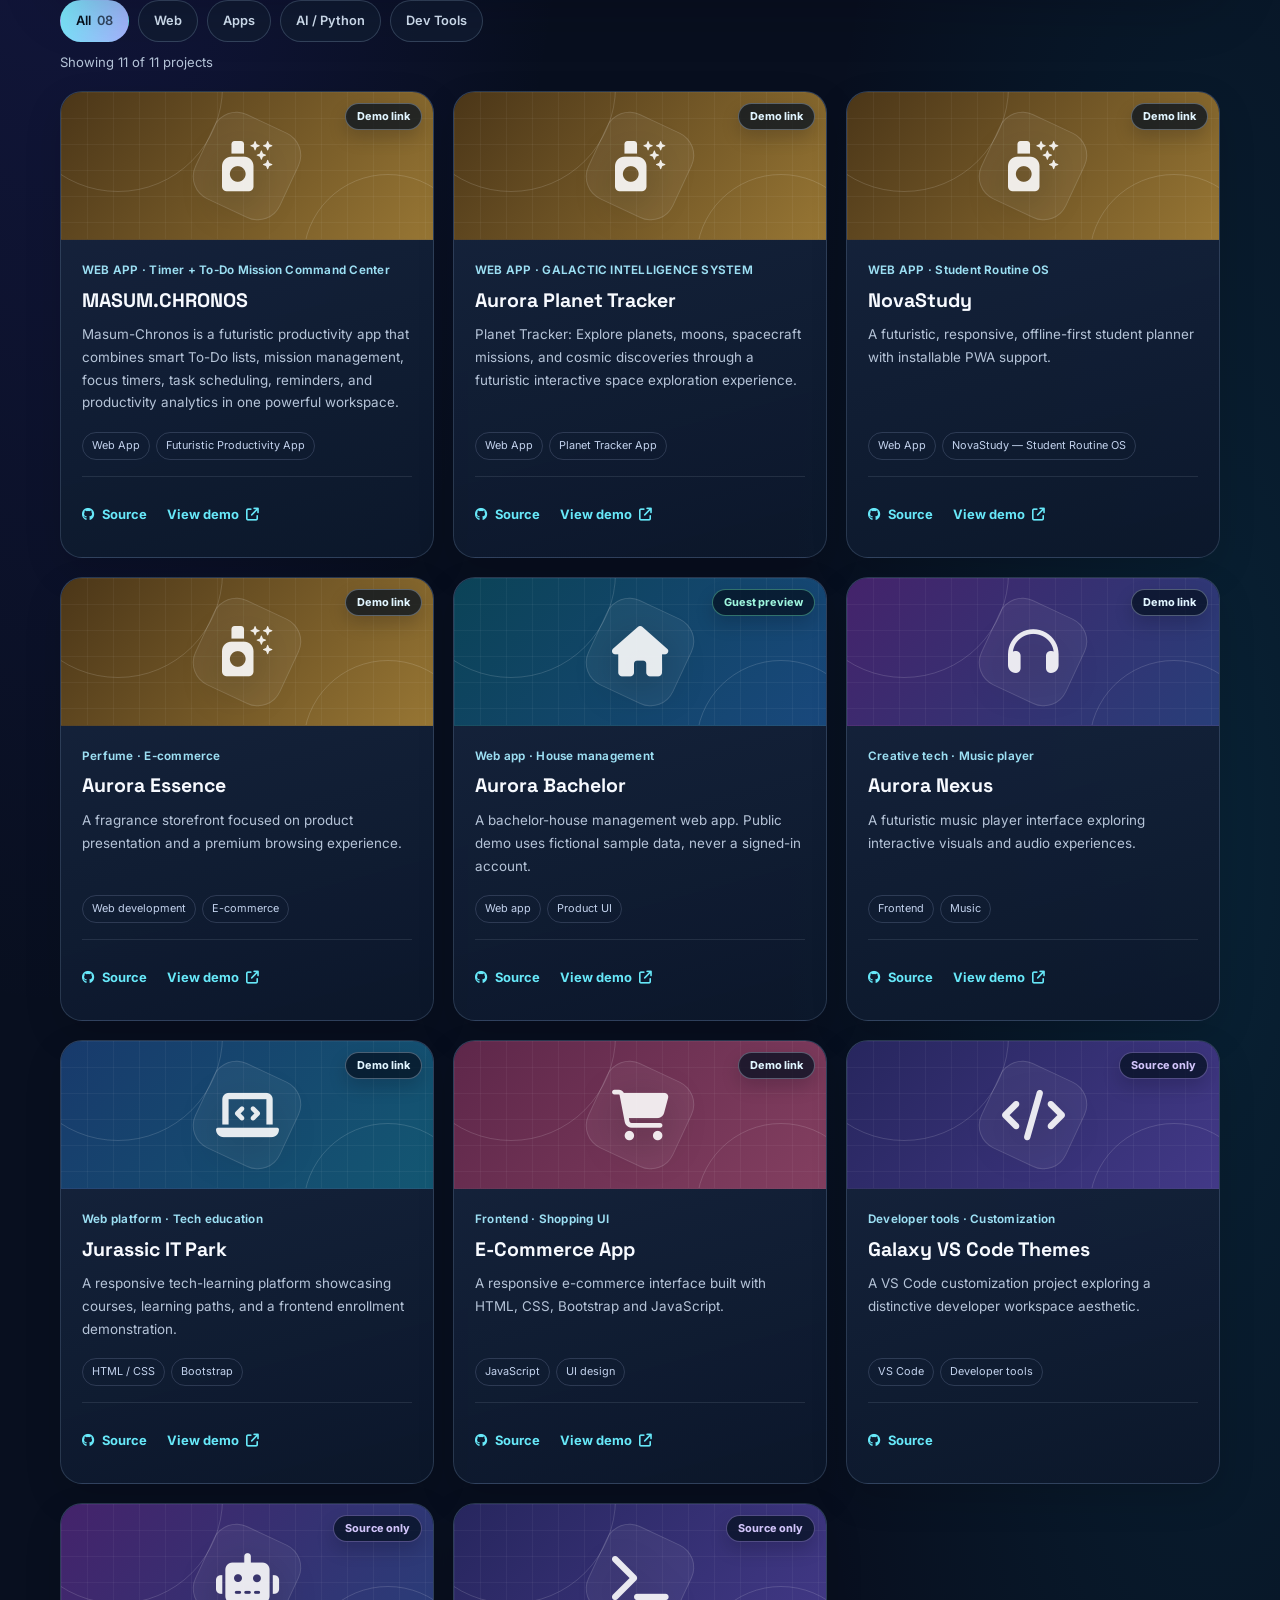
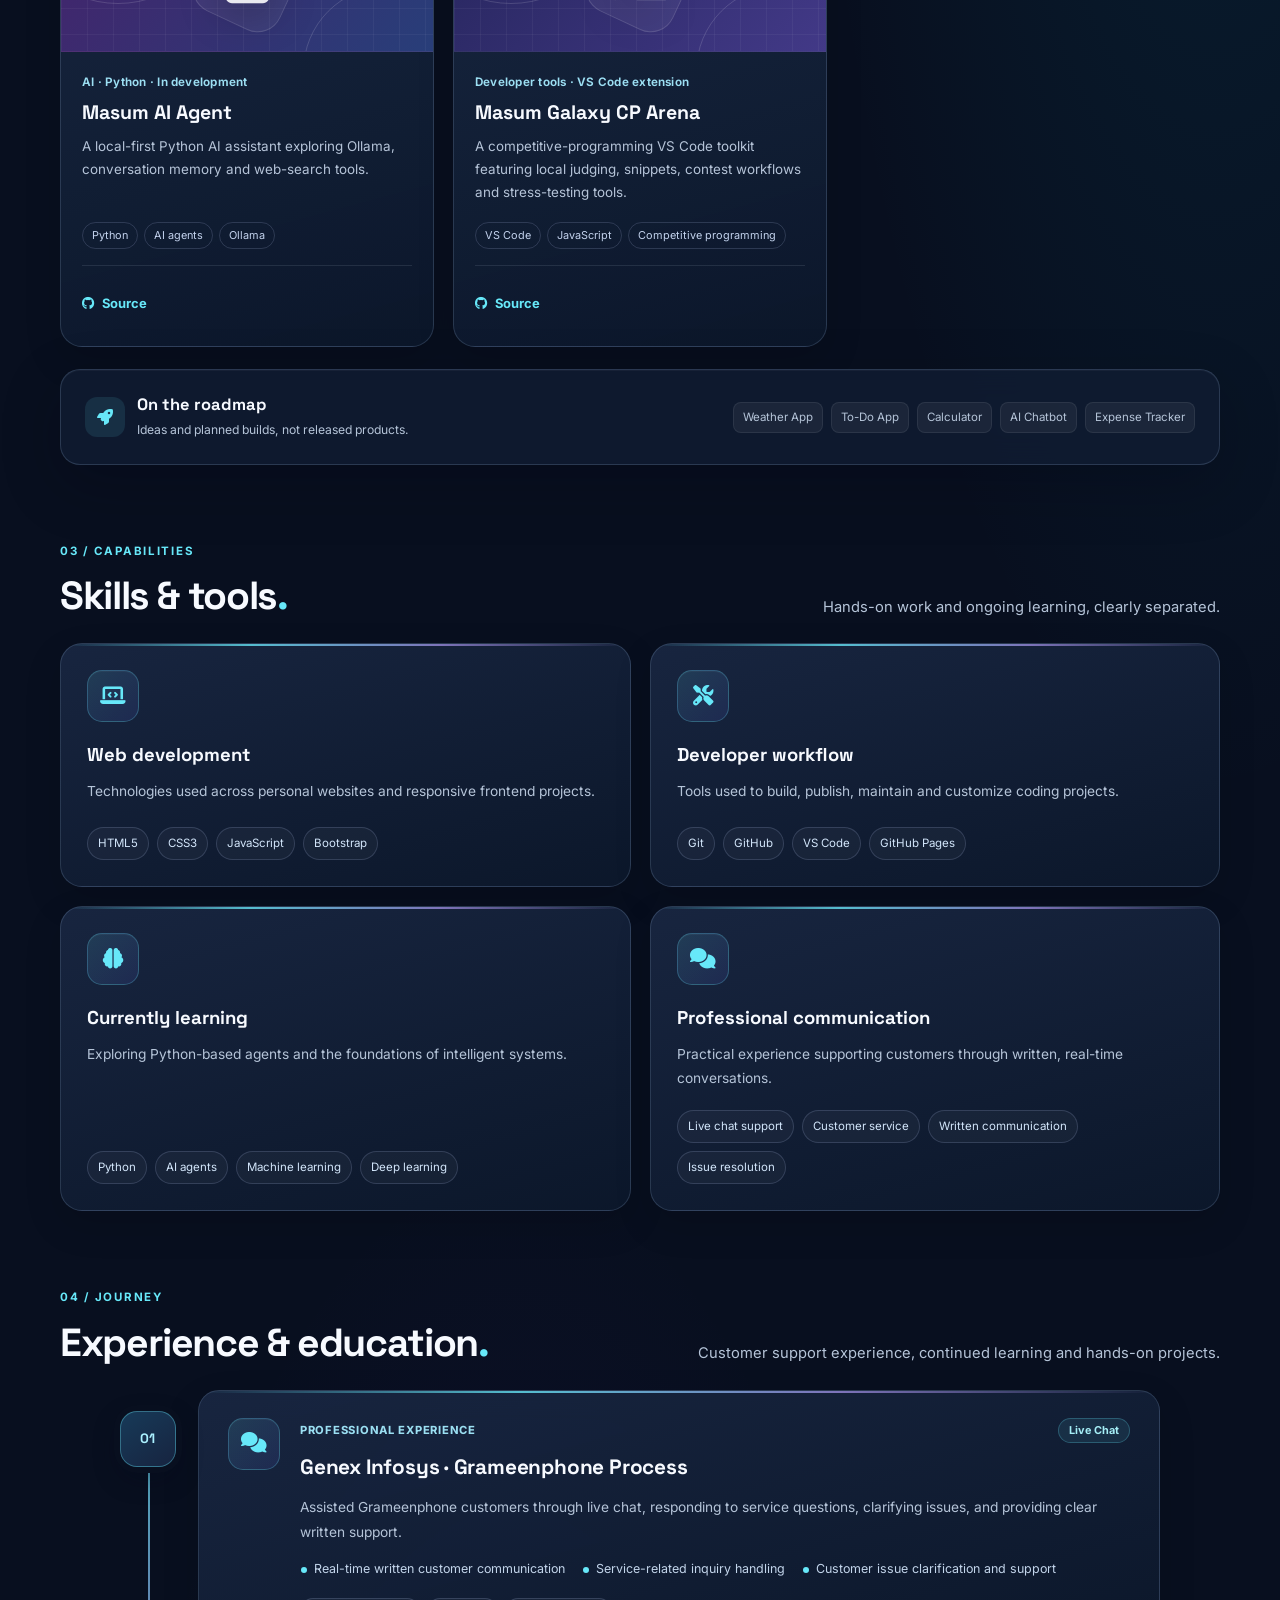
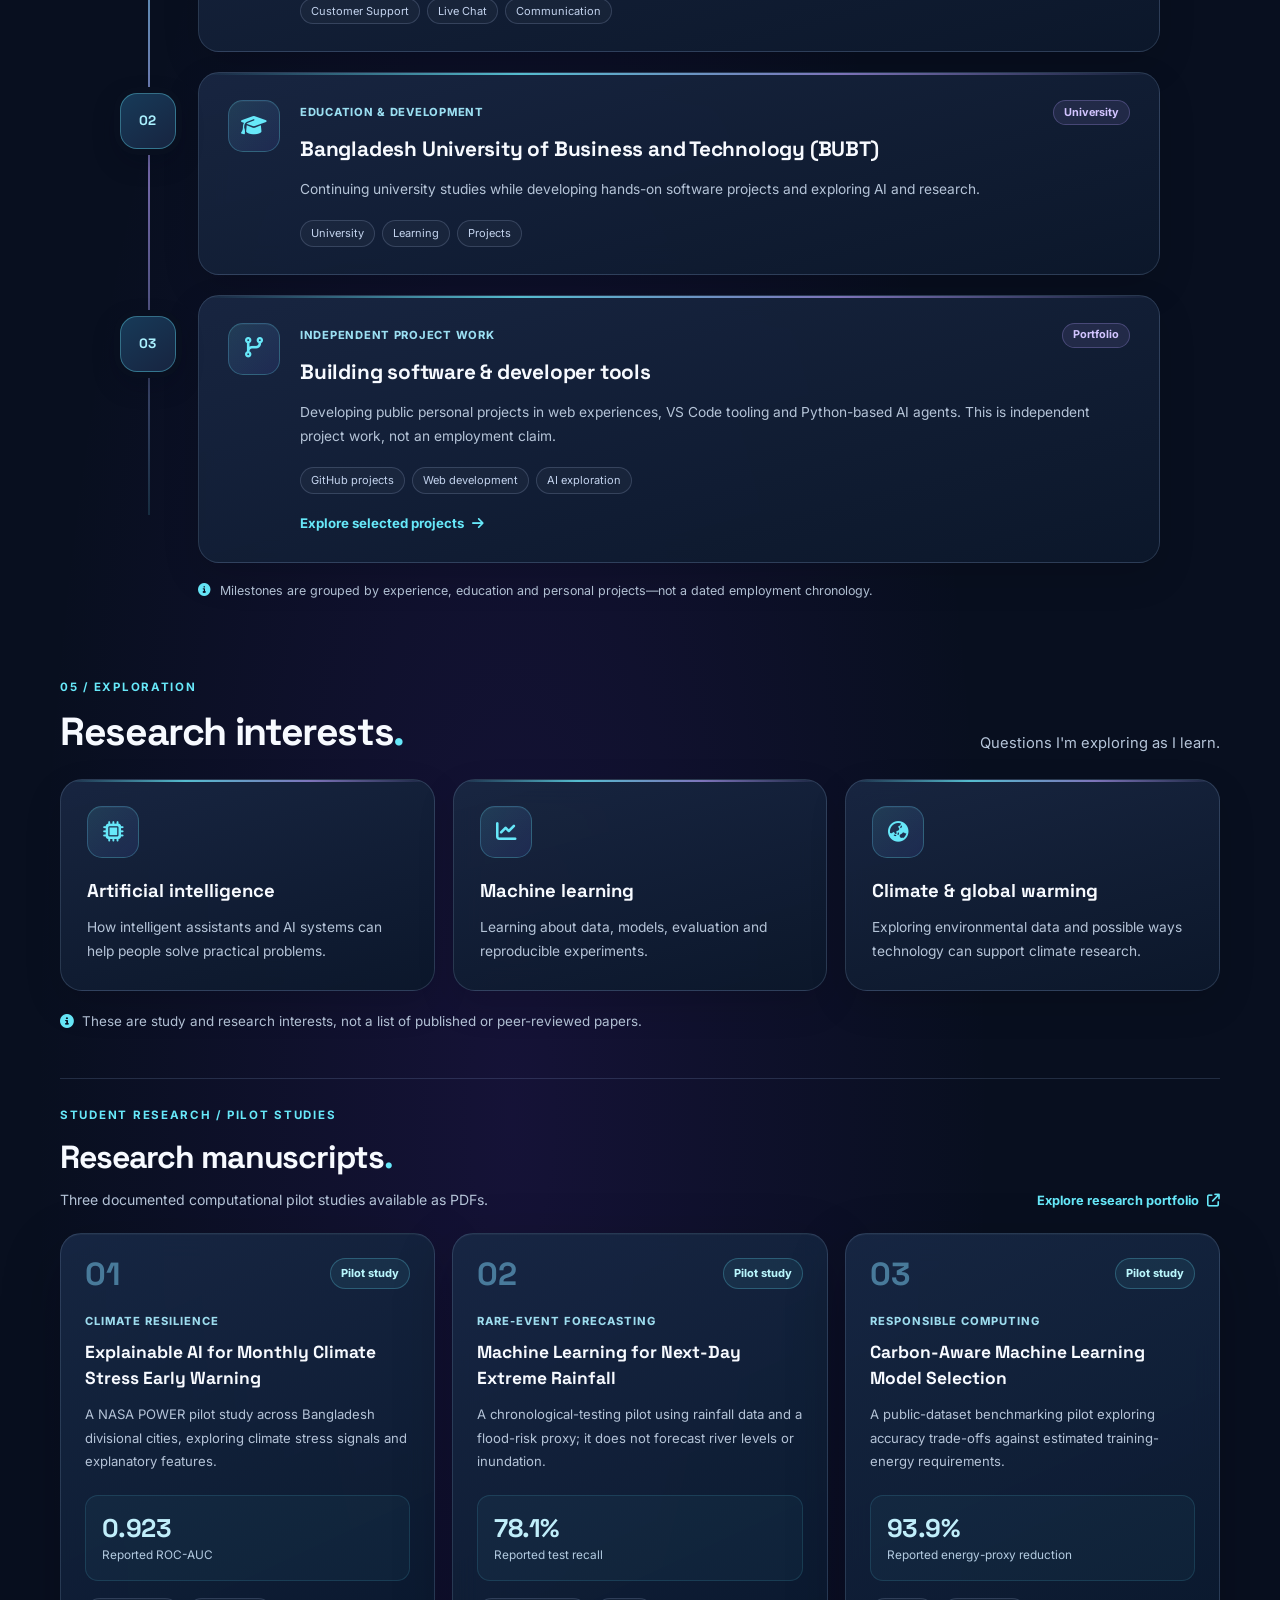
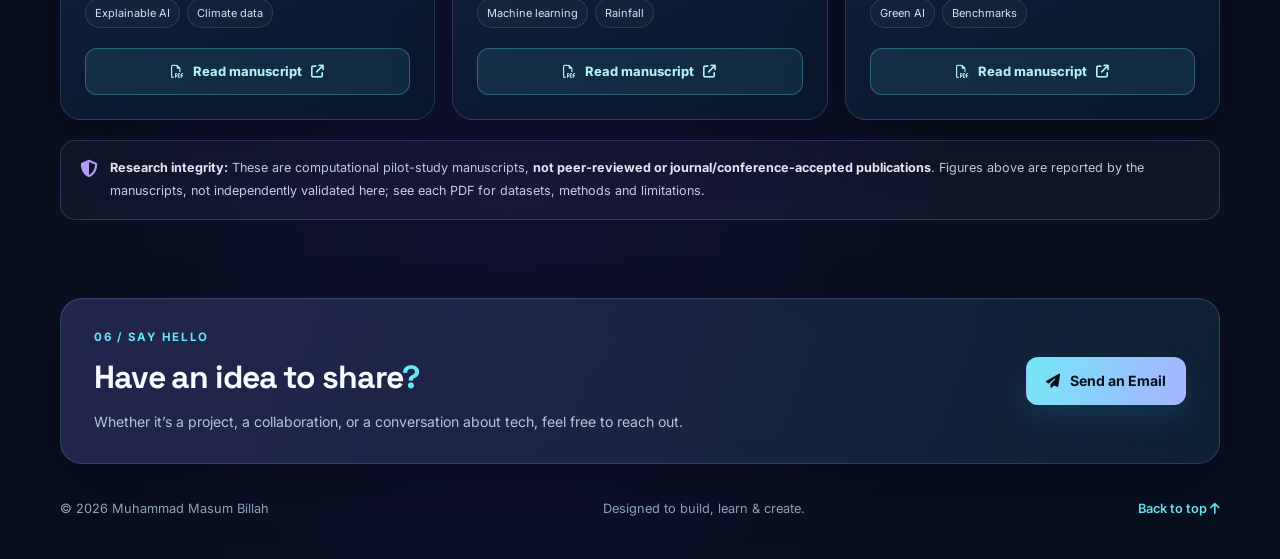
==== commit 65c9ea50: "Revise hero section and add project links Updated hero section text and added new project links." ====
--- a/index.html
+++ b/index.html
@@ -74,6 +74,7 @@
 <body id="top">
 <a class="skip-link" href="#main-content">Skip to main content</a>
 <div class="shell">
+  
 <header class="site-header glass">
 <a href="#top" class="brand" aria-label="Masum Developer Hub home"><span class="brand-mark" aria-hidden="true"><i class="fa-solid fa-code"></i></span><span>MASUM<span class="brand-accent">.DEV</span></span></a>
 <button class="nav-toggle" type="button" id="nav-toggle" aria-controls="primary-navigation" aria-expanded="false" aria-label="Open navigation menu" hidden>
@@ -86,10 +87,12 @@
 <span class="theme-toggle-text">Aurora Light</span>
 </button>
 </header>
+  
 <main id="main-content">
+  
 <section class="hero glass" aria-labelledby="hero-heading">
 <div class="hero-copy">
-<p class="eyebrow"><span class="pulse-dot" aria-hidden="true"></span> DEVELOPER / CREATOR / LEARNER</p>
+<p class="eyebrow"><span class="pulse-dot" aria-hidden="true"></span> LEARNER / PROGRAMMING ENTHUSIAST / TECH EVANGELIST</p>
 <h1 id="hero-heading">Hi, I’m <span class="gradient-text">Muhammad Masum Billah.</span></h1>
 <p class="hero-role">Aspiring Software Engineer <span aria-hidden="true">•</span> Full-Stack Web Developer <span aria-hidden="true">•</span> AI Enthusiast</p>
 <p class="hero-description">I build modern web experiences, explore AI and machine learning, and turn ideas into practical projects. Here’s a window into what I’m creating.</p>
@@ -97,11 +100,13 @@
 <div class="hero-detail"><span><i class="fa-solid fa-location-dot" aria-hidden="true"></i> Bangladesh</span><span><i class="fa-solid fa-circle-nodes" aria-hidden="true"></i> Web · AI · ML</span></div>
 <div class="hero-focus" aria-label="Areas of interest"><span>Web development</span><span>AI &amp; ML</span><span>Developer tools</span></div>
 </div>
+  
 <div class="hero-visual">
 <div class="portrait-stage"><div class="portrait-halo" aria-hidden="true"></div><div class="portrait-inner"><picture><source srcset="./Assets/formal-portrait.webp" type="image/webp"><img src="./Assets/formal%201.0.png" alt="Portrait of Muhammad Masum Billah" width="300" height="300" fetchpriority="high" decoding="async" loading="eager"></picture></div><span class="orbit-badge badge-code" aria-hidden="true"><i class="fa-solid fa-code"></i></span><span class="orbit-badge badge-spark" aria-hidden="true"><i class="fa-solid fa-wand-magic-sparkles"></i></span></div>
 <p class="visual-caption">BUILD <span aria-hidden="true">/</span> LEARN <span aria-hidden="true">/</span> CREATE</p>
-</div>
-</section>
+</div> 
+</section>
+  
 <section id="links" class="section quick-links" aria-labelledby="links-heading">
 <div class="section-heading"><div><p class="section-kicker">01 / CONNECT</p><h2 id="links-heading">Find me online<span class="heading-period">.</span></h2></div><p class="section-intro">Everything important, one click away.</p></div>
 <div class="quick-grid"><a class="quick-card" href="https://github.com/gitwithmasum" target="_blank" rel="noopener noreferrer" aria-label="GitHub — Open-source work"><span class="quick-icon" aria-hidden="true"><i class="fa-brands fa-github"></i></span><span class="quick-copy"><strong>GitHub</strong><small>Open-source work</small></span><i class="fa-solid fa-arrow-up-right-from-square quick-arrow" aria-hidden="true"></i></a>
@@ -115,6 +120,7 @@
 <button class="btn btn-copy" type="button" data-copy-email data-email="masumtheinvincible@gmail.com" aria-describedby="copy-status"><i class="fa-regular fa-copy" aria-hidden="true"></i> Copy Email</button></div>
 <p id="copy-status" class="copy-status" role="status" aria-live="polite"></p>
 </section>
+
 <section id="projects" class="section projects" aria-labelledby="projects-heading">
 <div class="section-heading"><div><p class="section-kicker">02 / THE WORK</p><h2 id="projects-heading">Selected projects<span class="heading-period">.</span></h2></div><a class="all-projects" href="https://github.com/gitwithmasum?tab=repositories" target="_blank" rel="noopener noreferrer">All repositories <i class="fa-solid fa-arrow-up-right-from-square" aria-hidden="true"></i></a></div>
 <p class="section-subtitle">Projects with verified public GitHub repositories. Demo URLs are project-maintained references and have not been independently checked here.</p>
@@ -122,11 +128,17 @@
 <div class="project-toolbar glass" id="project-toolbar" hidden>
 <div class="project-search-field">
 <label for="project-search"><i class="fa-solid fa-magnifying-glass" aria-hidden="true"></i> Search projects</label>
-<div class="project-search-input"><i class="fa-solid fa-magnifying-glass" aria-hidden="true"></i><input id="project-search" type="search" maxlength="90" autocomplete="off" placeholder="Try Python, e-commerce, VS Code..." aria-describedby="project-search-hint"><button id="project-search-clear" type="button" class="project-search-clear" aria-label="Clear project search" title="Clear search" hidden><i class="fa-solid fa-xmark" aria-hidden="true"></i></button></div>
+<div class="project-search-input"><i class="fa-solid fa-magnifying-glass" aria-hidden="true"></i><input id="project-search" type="search" maxlength="90" autocomplete="off" placeholder="Try Python, e-commerce, VS Code..." aria-describedby="project-search-hint">
+  <button id="project-search-clear" type="button" class="project-search-clear" aria-label="Clear project search" title="Clear search" hidden><i class="fa-solid fa-xmark" aria-hidden="true"></i></button>
+</div>
 <small id="project-search-hint">Search by name, description or technologies.</small>
 </div>
-<div class="project-sort-field"><label for="project-sort"><i class="fa-solid fa-arrow-down-a-z" aria-hidden="true"></i> Sort by</label><select id="project-sort" aria-label="Sort displayed projects"><option value="featured">Featured order</option><option value="name">Name A–Z</option><option value="demo">Demo links first</option></select></div>
-</div>
+<div class="project-sort-field"><label for="project-sort"><i class="fa-solid fa-arrow-down-a-z" aria-hidden="true"></i> Sort by</label>
+  <select id="project-sort" aria-label="Sort displayed projects"><option value="featured">Featured order</option><option value="name">Name A–Z</option><option value="demo">Demo links first</option>
+  </select>
+</div>
+</div>
+  
 <div class="project-filters" id="project-filters" role="group" aria-label="Filter projects by category" hidden>
 <button type="button" class="project-filter is-active" data-project-filter="all" aria-pressed="true">All <span aria-hidden="true">08</span></button>
 <button type="button" class="project-filter" data-project-filter="web" aria-pressed="false">Web</button>
@@ -134,64 +146,116 @@
 <button type="button" class="project-filter" data-project-filter="ai" aria-pressed="false">AI / Python</button>
 <button type="button" class="project-filter" data-project-filter="tools" aria-pressed="false">Dev Tools</button>
 </div>
+  
 <p class="filter-status" id="project-filter-status" role="status" aria-live="polite"></p><div id="project-empty" class="project-empty glass" hidden><span class="project-empty-icon" aria-hidden="true"><i class="fa-solid fa-magnifying-glass-minus"></i></span><h3>No matching projects</h3><p>Try a different keyword or choose another category.</p><button type="button" class="project-empty-reset" id="project-empty-reset"><i class="fa-solid fa-rotate-left" aria-hidden="true"></i> Reset search &amp; filters</button></div>
-<div class="projects-grid"><article class="project-card" data-category="web" data-preview="demo" aria-labelledby="project-1">
+<div class="projects-grid">
+
+
+
+  
+<article class="project-card" data-category="web" data-preview="demo" aria-labelledby="project-1">
+ <div class="project-art art-gold" aria-hidden="true"><span class="project-availability">Demo link</span><span class="art-grid"></span><i class="fa-solid fa-spray-can-sparkles"></i><span class="art-orbit"></span></div>
+ <div class="project-content"><p class="project-type">WEB APP · Timer + To-Do Mission Command Center</p><h3 id="project-1">MASUM.CHRONOS</h3>
+ <p class="project-description">Masum-Chronos is a futuristic productivity app that combines smart To-Do lists, mission management, focus timers, task scheduling, reminders, and productivity analytics in one powerful workspace.</p>
+ <div class="project-tags" aria-label="Project topics"><span>Web App</span><span>Futuristic Productivity App</span></div>
+ <div class="project-actions"><a href="https://github.com/gitwithmasum/Masum-Chronos" target="_blank" rel="noopener noreferrer" aria-label="View Masum Chronos source code"><i class="fa-brands fa-github" aria-hidden="true"></i> Source</a>
+ <a href="https://gitwithmasum.github.io/Masum-Chronos/" target="_blank" rel="noopener noreferrer" aria-label="View MASUM.CHRONOS live website">View demo <i class="fa-solid fa-arrow-up-right-from-square" aria-hidden="true"></i></a></div></div>
+</article>
+
+
+<article class="project-card" data-category="web" data-preview="demo" aria-labelledby="project-1">
+ <div class="project-art art-gold" aria-hidden="true"><span class="project-availability">Demo link</span><span class="art-grid"></span><i class="fa-solid fa-spray-can-sparkles"></i><span class="art-orbit"></span></div>
+ <div class="project-content"><p class="project-type">WEB APP · GALACTIC INTELLIGENCE SYSTEM</p><h3 id="project-1">Aurora Planet Tracker</h3>
+ <p class="project-description">Planet Tracker: Explore planets, moons, spacecraft missions, and cosmic discoveries through a futuristic interactive space exploration experience.</p>
+ <div class="project-tags" aria-label="Project topics"><span>Web App</span><span>Planet Tracker App</span></div>
+ <div class="project-actions"><a href="https://github.com/gitwithmasum/Aurora-Planet-Tracker" target="_blank" rel="noopener noreferrer" aria-label="View Aurora Planet Tracker source code"><i class="fa-brands fa-github" aria-hidden="true"></i> Source</a>
+ <a href="https://gitwithmasum.github.io/Aurora-Planet-Tracker/" target="_blank" rel="noopener noreferrer" aria-label="View Aurora Planet Tracker live website">View demo <i class="fa-solid fa-arrow-up-right-from-square" aria-hidden="true"></i></a></div></div>
+</article>
+
+
+<article class="project-card" data-category="web" data-preview="demo" aria-labelledby="project-1">
+ <div class="project-art art-gold" aria-hidden="true"><span class="project-availability">Demo link</span><span class="art-grid"></span><i class="fa-solid fa-spray-can-sparkles"></i><span class="art-orbit"></span></div>
+ <div class="project-content"><p class="project-type">WEB APP · Student Routine OS</p><h3 id="project-1">NovaStudy</h3>
+ <p class="project-description">A futuristic, responsive, offline-first student planner with installable PWA support.</p>
+ <div class="project-tags" aria-label="Project topics"><span>Web App</span><span>NovaStudy — Student Routine OS</span></div>
+ <div class="project-actions"><a href="https://github.com/gitwithmasum/NovaStudy-Routine" target="_blank" rel="noopener noreferrer" aria-label="View NovaStudy source code"><i class="fa-brands fa-github" aria-hidden="true"></i> Source</a>
+ <a href="https://gitwithmasum.github.io/NovaStudy-Routine/" target="_blank" rel="noopener noreferrer" aria-label="View NovaStudy live website">View demo <i class="fa-solid fa-arrow-up-right-from-square" aria-hidden="true"></i></a></div></div>
+</article>
+  
+  
+<article class="project-card" data-category="web" data-preview="demo" aria-labelledby="project-1">
  <div class="project-art art-gold" aria-hidden="true"><span class="project-availability">Demo link</span><span class="art-grid"></span><i class="fa-solid fa-spray-can-sparkles"></i><span class="art-orbit"></span></div>
  <div class="project-content"><p class="project-type">Perfume · E-commerce</p><h3 id="project-1">Aurora Essence</h3>
  <p class="project-description">A fragrance storefront focused on product presentation and a premium browsing experience.</p>
  <div class="project-tags" aria-label="Project topics"><span>Web development</span><span>E-commerce</span></div>
  <div class="project-actions"><a href="https://github.com/gitwithmasum/Aurora-Essence" target="_blank" rel="noopener noreferrer" aria-label="View Aurora Essence source code"><i class="fa-brands fa-github" aria-hidden="true"></i> Source</a>
- <a href="https://gitwithmasum.github.io/Aurora-Essence/" target="_blank" rel="noopener noreferrer" aria-label="View Aurora Essence live website">View demo <i class="fa-solid fa-arrow-up-right-from-square" aria-hidden="true"></i></a></div></div></article>
+ <a href="https://gitwithmasum.github.io/Aurora-Essence/" target="_blank" rel="noopener noreferrer" aria-label="View Aurora Essence live website">View demo <i class="fa-solid fa-arrow-up-right-from-square" aria-hidden="true"></i></a></div></div>
+</article>
+
 <article class="project-card" data-category="apps" data-preview="guest" aria-labelledby="project-2">
  <div class="project-art art-cyan" aria-hidden="true"><span class="project-availability">Guest preview</span><span class="art-grid"></span><i class="fa-solid fa-house"></i><span class="art-orbit"></span></div>
  <div class="project-content"><p class="project-type">Web app · House management</p><h3 id="project-2">Aurora Bachelor</h3>
  <p class="project-description">A bachelor-house management web app. Public demo uses fictional sample data, never a signed-in account.</p>
  <div class="project-tags" aria-label="Project topics"><span>Web app</span><span>Product UI</span></div>
  <div class="project-actions"><a href="https://github.com/gitwithmasum/Aurora-Bachelor" target="_blank" rel="noopener noreferrer" aria-label="View Aurora Bachelor source code"><i class="fa-brands fa-github" aria-hidden="true"></i> Source</a>
- <a href="https://gitwithmasum.github.io/aurora-bachelor-demo.html" target="_blank" rel="noopener noreferrer" aria-label="View safe Aurora Bachelor guest demo with sample data">View demo <i class="fa-solid fa-arrow-up-right-from-square" aria-hidden="true"></i></a></div></div></article>
+ <a href="https://gitwithmasum.github.io/aurora-bachelor-demo.html" target="_blank" rel="noopener noreferrer" aria-label="View safe Aurora Bachelor guest demo with sample data">View demo <i class="fa-solid fa-arrow-up-right-from-square" aria-hidden="true"></i></a></div></div>
+</article>
+  
 <article class="project-card" data-category="apps" data-preview="demo" aria-labelledby="project-3">
  <div class="project-art art-purple" aria-hidden="true"><span class="project-availability">Demo link</span><span class="art-grid"></span><i class="fa-solid fa-headphones"></i><span class="art-orbit"></span></div>
  <div class="project-content"><p class="project-type">Creative tech · Music player</p><h3 id="project-3">Aurora Nexus</h3>
  <p class="project-description">A futuristic music player interface exploring interactive visuals and audio experiences.</p>
  <div class="project-tags" aria-label="Project topics"><span>Frontend</span><span>Music</span></div>
  <div class="project-actions"><a href="https://github.com/gitwithmasum/Aurora-Nexus" target="_blank" rel="noopener noreferrer" aria-label="View Aurora Nexus source code"><i class="fa-brands fa-github" aria-hidden="true"></i> Source</a>
- <a href="https://gitwithmasum.github.io/Aurora-Nexus/" target="_blank" rel="noopener noreferrer" aria-label="Visit Aurora Nexus demo">View demo <i class="fa-solid fa-arrow-up-right-from-square" aria-hidden="true"></i></a></div></div></article>
+ <a href="https://gitwithmasum.github.io/Aurora-Nexus/" target="_blank" rel="noopener noreferrer" aria-label="Visit Aurora Nexus demo">View demo <i class="fa-solid fa-arrow-up-right-from-square" aria-hidden="true"></i></a></div></div>
+</article>
+  
 <article class="project-card" data-category="web" data-preview="demo" aria-labelledby="project-4">
  <div class="project-art art-blue" aria-hidden="true"><span class="project-availability">Demo link</span><span class="art-grid"></span><i class="fa-solid fa-laptop-code"></i><span class="art-orbit"></span></div>
  <div class="project-content"><p class="project-type">Web platform · Tech education</p><h3 id="project-4">Jurassic IT Park</h3>
  <p class="project-description">A responsive tech-learning platform showcasing courses, learning paths, and a frontend enrollment demonstration.</p>
  <div class="project-tags" aria-label="Project topics"><span>HTML / CSS</span><span>Bootstrap</span></div>
  <div class="project-actions"><a href="https://github.com/gitwithmasum/Jurassic-IT-Park" target="_blank" rel="noopener noreferrer" aria-label="View Responsive Website source code"><i class="fa-brands fa-github" aria-hidden="true"></i> Source</a>
- <a href="https://gitwithmasum.github.io/Jurassic-IT-Park/" target="_blank" rel="noopener noreferrer" aria-label="Visit Responsive Website demo">View demo <i class="fa-solid fa-arrow-up-right-from-square" aria-hidden="true"></i></a></div></div></article>
+ <a href="https://gitwithmasum.github.io/Jurassic-IT-Park/" target="_blank" rel="noopener noreferrer" aria-label="Visit Responsive Website demo">View demo <i class="fa-solid fa-arrow-up-right-from-square" aria-hidden="true"></i></a></div></div>
+</article>
 <article class="project-card" data-category="web" data-preview="demo" aria-labelledby="project-5">
  <div class="project-art art-rose" aria-hidden="true"><span class="project-availability">Demo link</span><span class="art-grid"></span><i class="fa-solid fa-cart-shopping"></i><span class="art-orbit"></span></div>
  <div class="project-content"><p class="project-type">Frontend · Shopping UI</p><h3 id="project-5">E-Commerce App</h3>
  <p class="project-description">A responsive e-commerce interface built with HTML, CSS, Bootstrap and JavaScript.</p>
  <div class="project-tags" aria-label="Project topics"><span>JavaScript</span><span>UI design</span></div>
  <div class="project-actions"><a href="https://github.com/gitwithmasum/Project-Beta-1.0" target="_blank" rel="noopener noreferrer" aria-label="View E-Commerce App source code"><i class="fa-brands fa-github" aria-hidden="true"></i> Source</a>
- <a href="https://gitwithmasum.github.io/Project-Beta-1.0/" target="_blank" rel="noopener noreferrer" aria-label="Visit E-Commerce App demo">View demo <i class="fa-solid fa-arrow-up-right-from-square" aria-hidden="true"></i></a></div></div></article>
+ <a href="https://gitwithmasum.github.io/Project-Beta-1.0/" target="_blank" rel="noopener noreferrer" aria-label="Visit E-Commerce App demo">View demo <i class="fa-solid fa-arrow-up-right-from-square" aria-hidden="true"></i></a></div></div>
+</article>
 <article class="project-card" data-category="tools" data-preview="source" aria-labelledby="project-6">
  <div class="project-art art-indigo" aria-hidden="true"><span class="project-availability">Source only</span><span class="art-grid"></span><i class="fa-solid fa-code"></i><span class="art-orbit"></span></div>
  <div class="project-content"><p class="project-type">Developer tools · Customization</p><h3 id="project-6">Galaxy VS Code Themes</h3>
  <p class="project-description">A VS Code customization project exploring a distinctive developer workspace aesthetic.</p>
  <div class="project-tags" aria-label="Project topics"><span>VS Code</span><span>Developer tools</span></div>
  <div class="project-actions"><a href="https://github.com/gitwithmasum/Galaxy-VS-Code-Themes" target="_blank" rel="noopener noreferrer" aria-label="View Galaxy VS Code Themes source code"><i class="fa-brands fa-github" aria-hidden="true"></i> Source</a>
- </div></div></article><article class="project-card" data-category="ai" data-preview="source" aria-labelledby="project-7">
+ </div></div>
+</article>
+<article class="project-card" data-category="ai" data-preview="source" aria-labelledby="project-7">
  <div class="project-art art-purple" aria-hidden="true"><span class="project-availability">Source only</span><span class="art-grid"></span><i class="fa-solid fa-robot"></i><span class="art-orbit"></span></div>
  <div class="project-content"><p class="project-type">AI · Python · In development</p><h3 id="project-7">Masum AI Agent</h3>
  <p class="project-description">A local-first Python AI assistant exploring Ollama, conversation memory and web-search tools.</p>
  <div class="project-tags" aria-label="Project topics"><span>Python</span><span>AI agents</span><span>Ollama</span></div>
- <div class="project-actions"><a href="https://github.com/gitwithmasum/Masum-AI-Agent" target="_blank" rel="noopener noreferrer" aria-label="View Masum AI Agent source code"><i class="fa-brands fa-github" aria-hidden="true"></i> Source</a></div></div></article>
+ <div class="project-actions"><a href="https://github.com/gitwithmasum/Masum-AI-Agent" target="_blank" rel="noopener noreferrer" aria-label="View Masum AI Agent source code"><i class="fa-brands fa-github" aria-hidden="true"></i> Source</a></div></div>
+</article>
 <article class="project-card" data-category="tools" data-preview="source" aria-labelledby="project-8">
  <div class="project-art art-indigo" aria-hidden="true"><span class="project-availability">Source only</span><span class="art-grid"></span><i class="fa-solid fa-terminal"></i><span class="art-orbit"></span></div>
  <div class="project-content"><p class="project-type">Developer tools · VS Code extension</p><h3 id="project-8">Masum Galaxy CP Arena</h3>
  <p class="project-description">A competitive-programming VS Code toolkit featuring local judging, snippets, contest workflows and stress-testing tools.</p>
  <div class="project-tags" aria-label="Project topics"><span>VS Code</span><span>JavaScript</span><span>Competitive programming</span></div>
- <div class="project-actions"><a href="https://github.com/gitwithmasum/MG-VS-Code-CP-Arena" target="_blank" rel="noopener noreferrer" aria-label="View Masum Galaxy CP Arena source code"><i class="fa-brands fa-github" aria-hidden="true"></i> Source</a></div></div></article>
-</div>
+ <div class="project-actions"><a href="https://github.com/gitwithmasum/MG-VS-Code-CP-Arena" target="_blank" rel="noopener noreferrer" aria-label="View Masum Galaxy CP Arena source code"><i class="fa-brands fa-github" aria-hidden="true"></i> Source</a></div></div>
+</article>
+</div>
+
 <div class="roadmap glass" aria-labelledby="roadmap-heading"><div class="roadmap-heading"><i class="fa-solid fa-rocket" aria-hidden="true"></i><div><h3 id="roadmap-heading">On the roadmap</h3><p>Ideas and planned builds, not released products.</p></div></div>
 <ul class="roadmap-list"><li>Weather App</li><li>To-Do App</li><li>Calculator</li><li>AI Chatbot</li><li>Expense Tracker</li></ul></div>
 </section>
+
+
+
 <section id="skills" class="section showcase-section" aria-labelledby="skills-heading">
 <div class="section-heading"><div><p class="section-kicker">03 / CAPABILITIES</p><h2 id="skills-heading">Skills &amp; tools<span class="heading-period">.</span></h2></div><p class="section-intro">Hands-on work and ongoing learning, clearly separated.</p></div>
 <div class="showcase-grid skill-grid">
@@ -296,4 +360,4 @@
 </div>
 <script src="./script.js?v=2.6.0"></script>
 </body>
-</html>+</html>
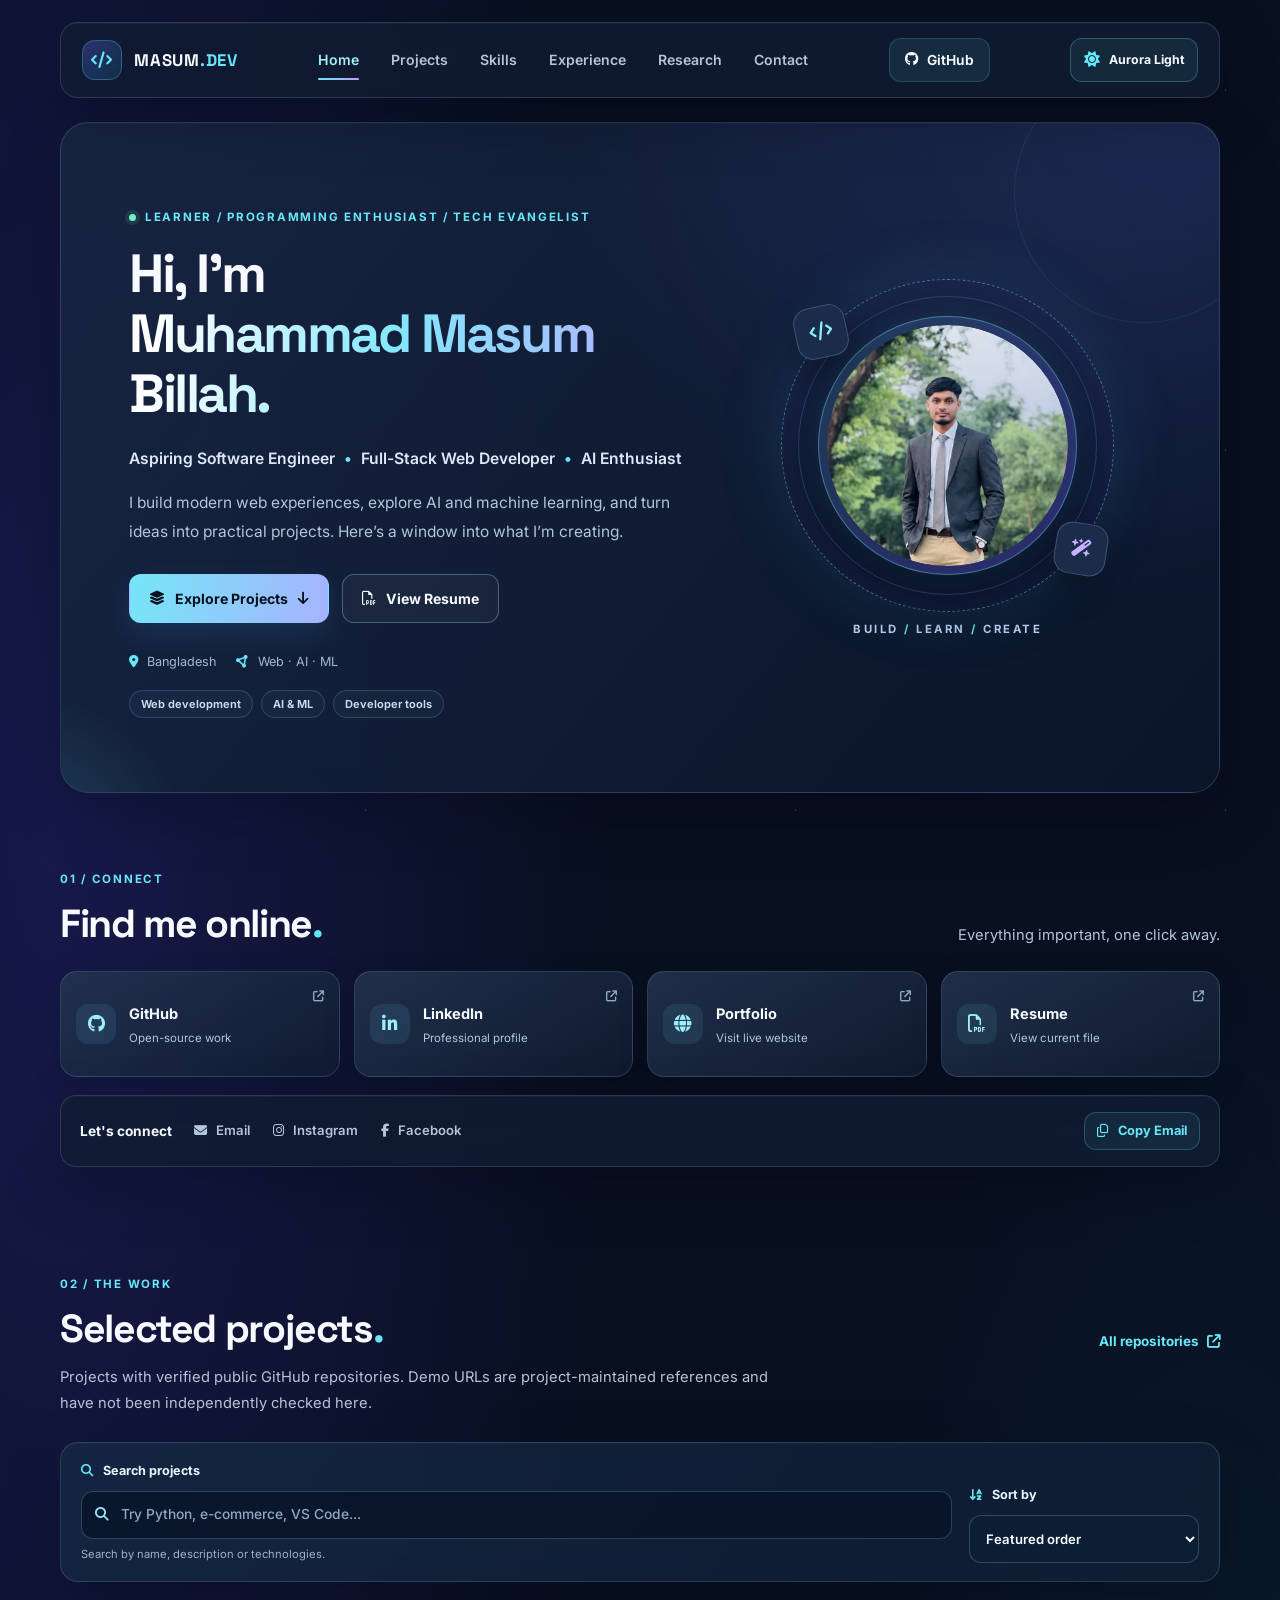
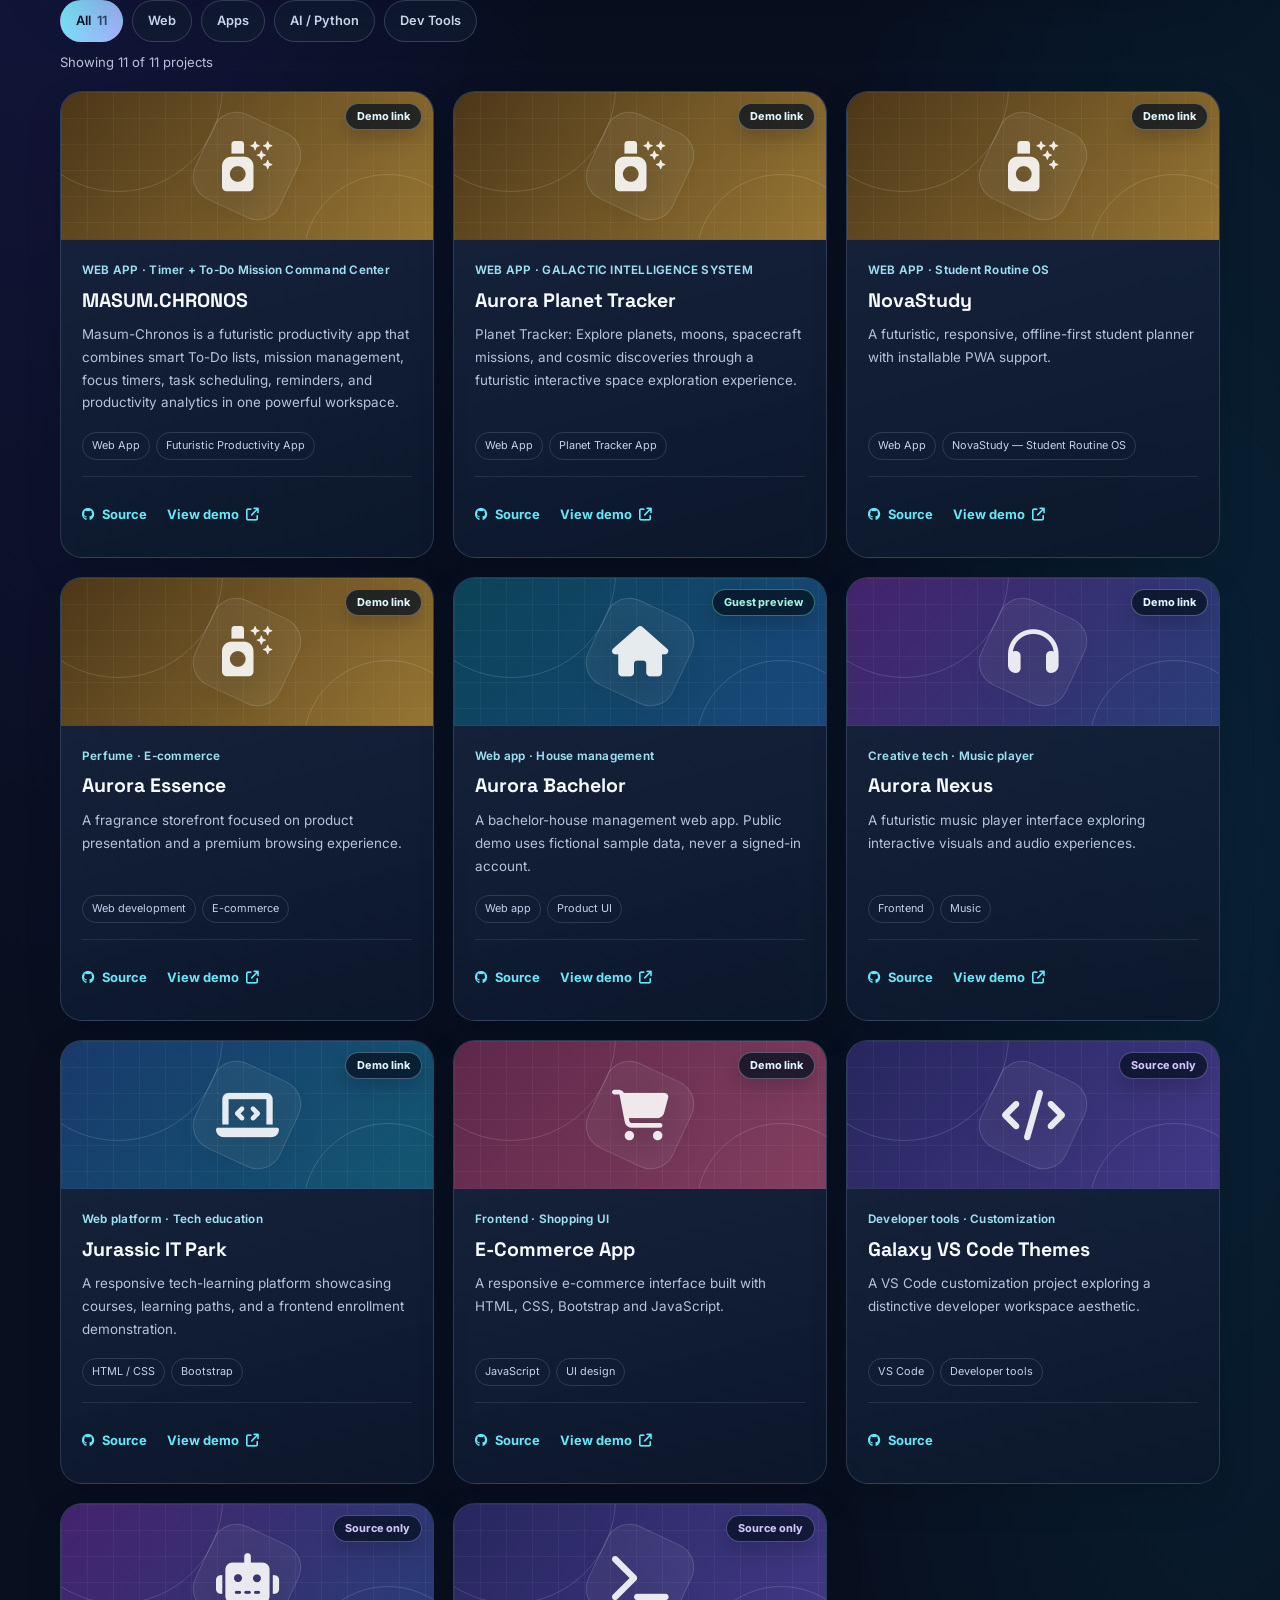
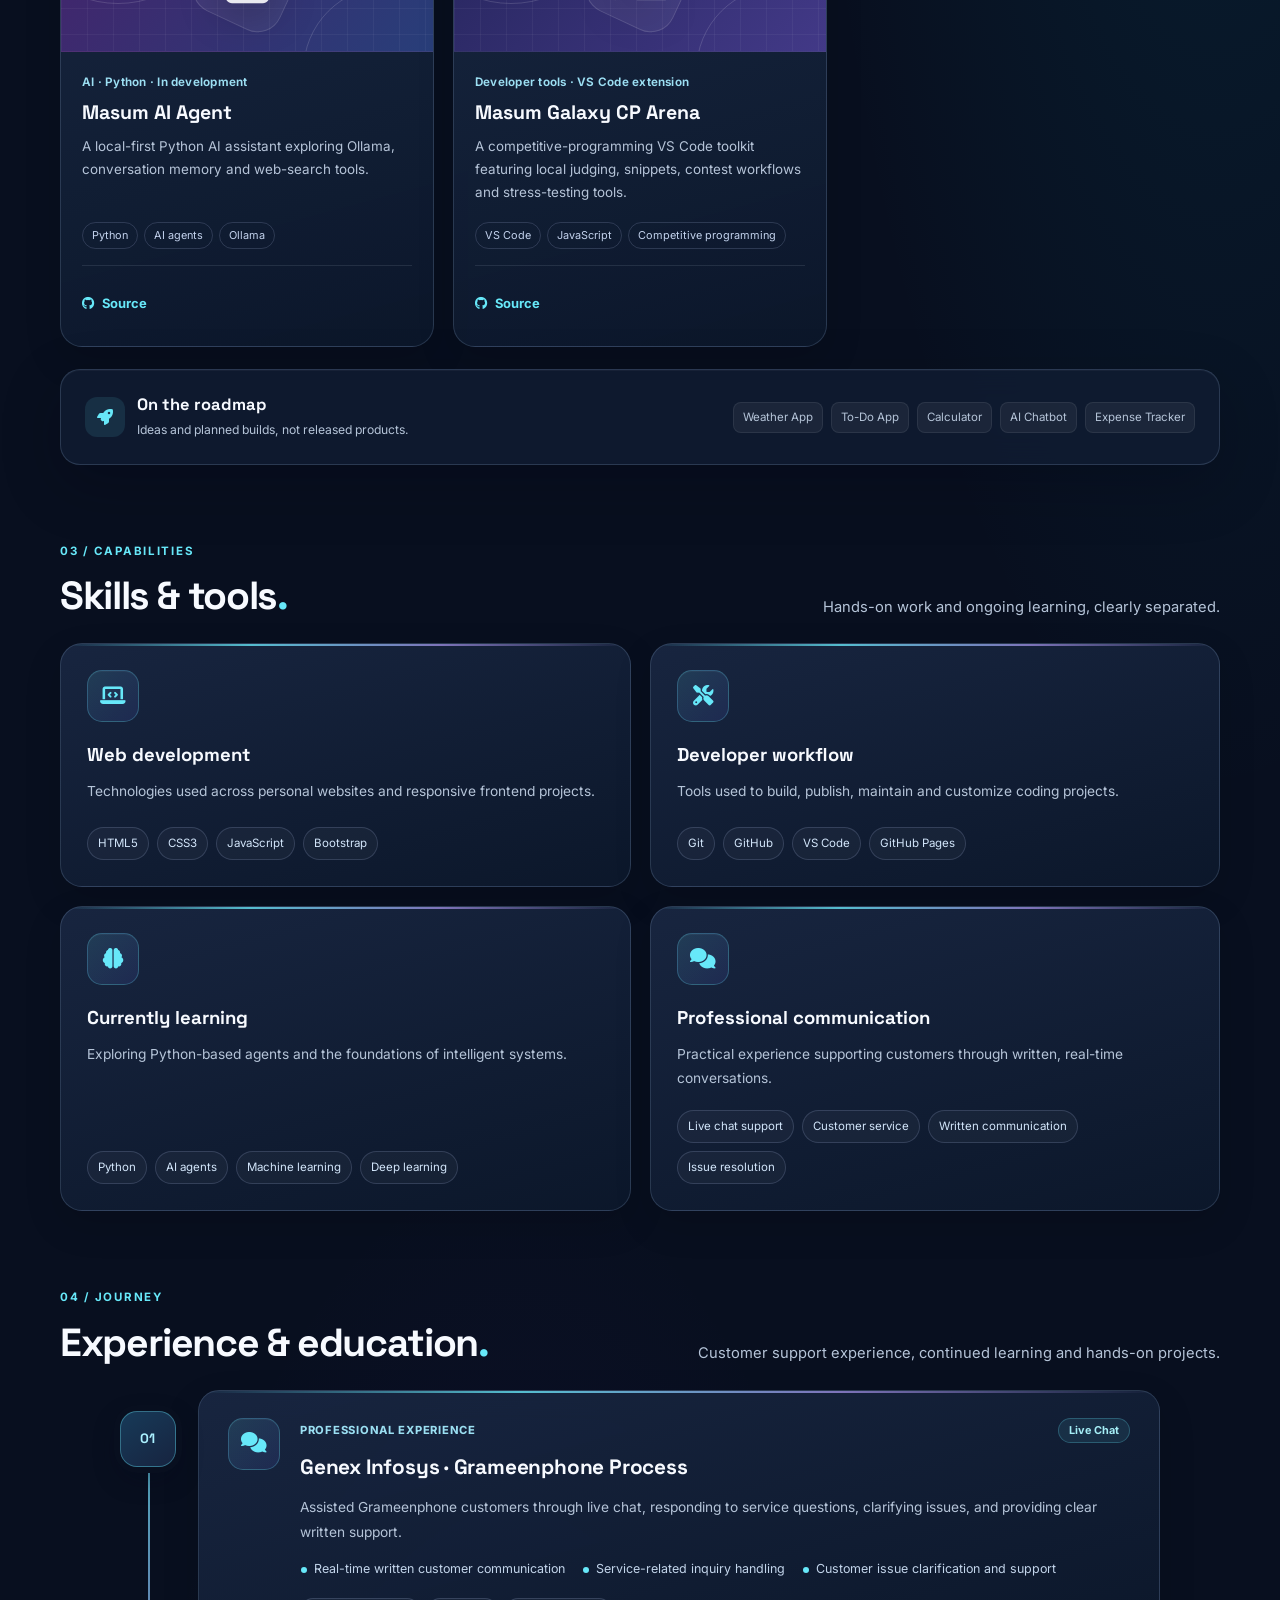
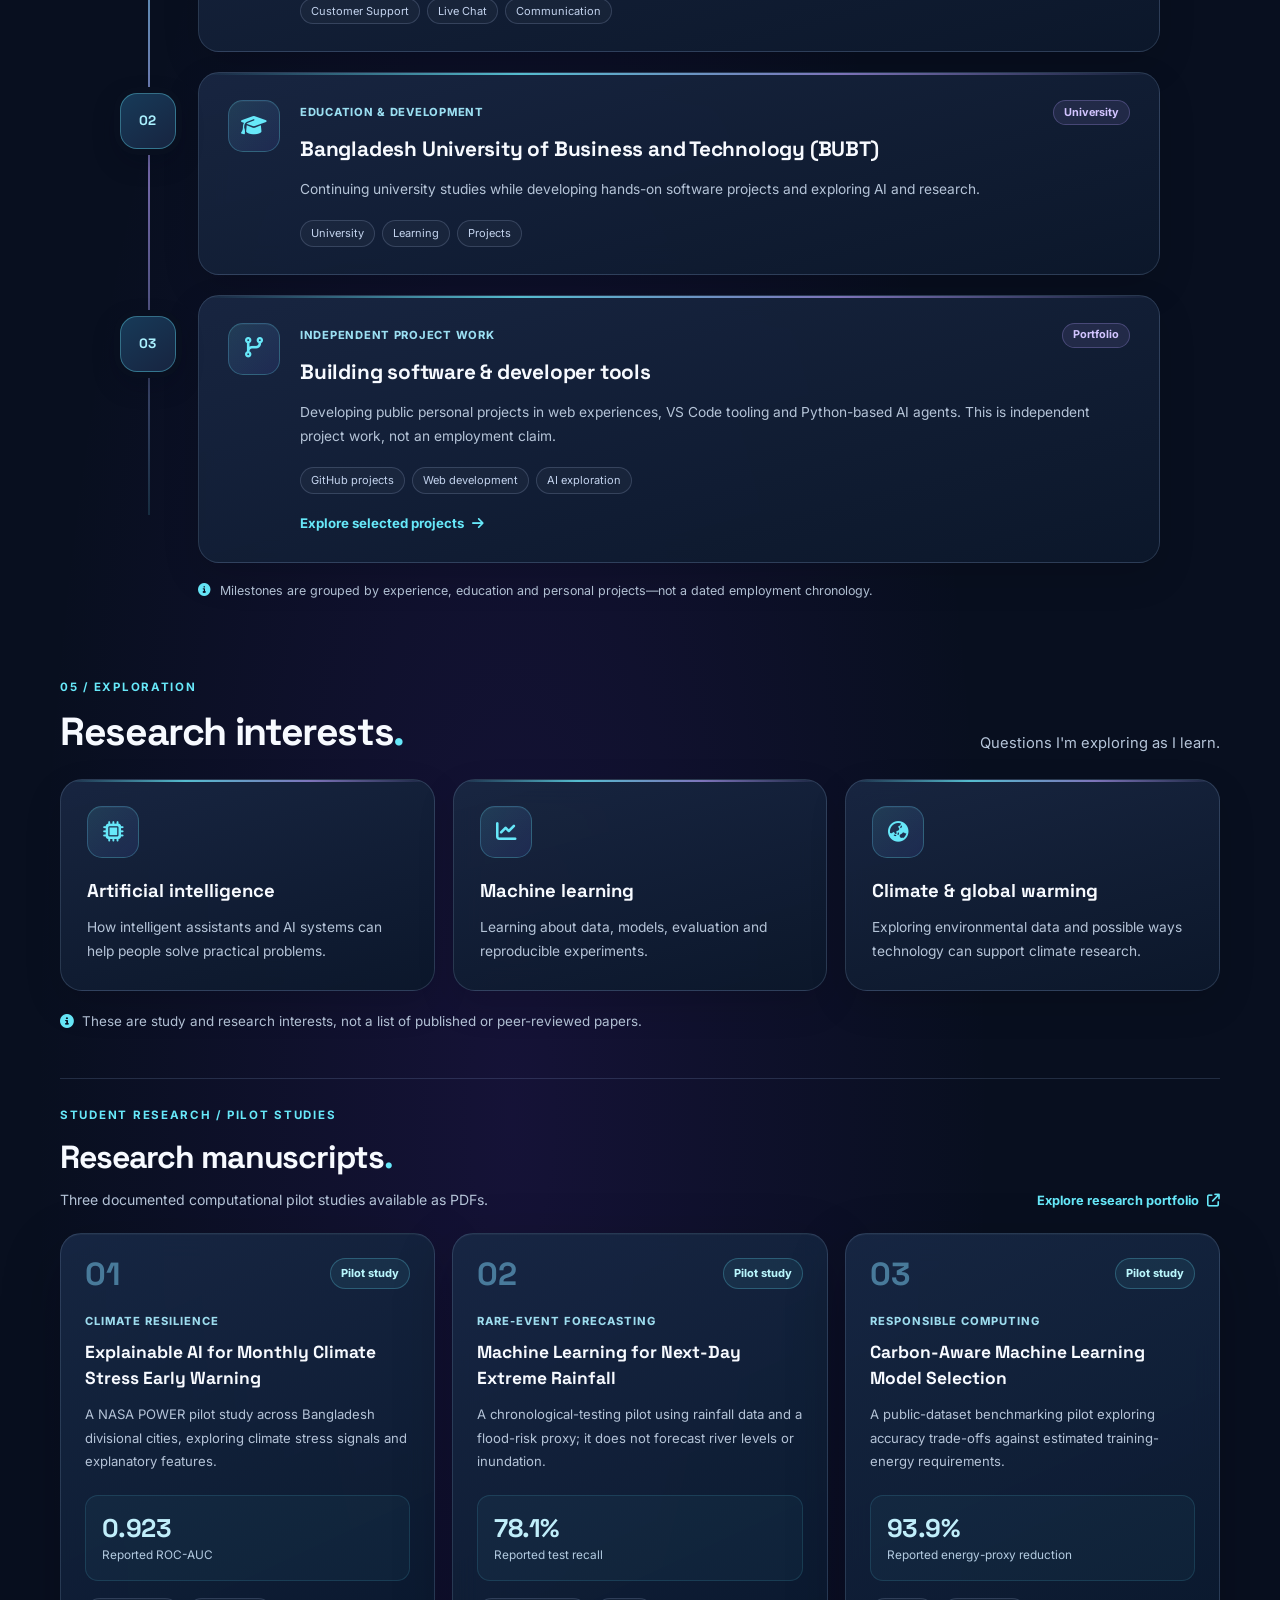
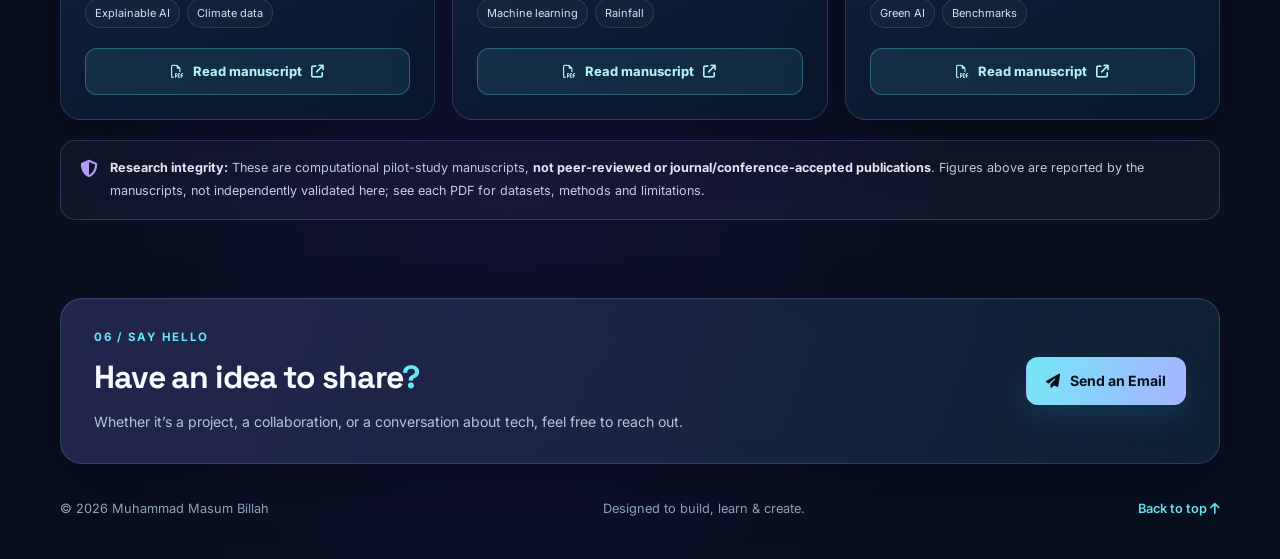
==== commit d30ef7ef: "Fix project card IDs and displayed project count" ====
--- a/index.html
+++ b/index.html
@@ -140,7 +140,7 @@
 </div>
   
 <div class="project-filters" id="project-filters" role="group" aria-label="Filter projects by category" hidden>
-<button type="button" class="project-filter is-active" data-project-filter="all" aria-pressed="true">All <span aria-hidden="true">08</span></button>
+<button type="button" class="project-filter is-active" data-project-filter="all" aria-pressed="true">All <span aria-hidden="true">11</span></button>
 <button type="button" class="project-filter" data-project-filter="web" aria-pressed="false">Web</button>
 <button type="button" class="project-filter" data-project-filter="apps" aria-pressed="false">Apps</button>
 <button type="button" class="project-filter" data-project-filter="ai" aria-pressed="false">AI / Python</button>
@@ -163,9 +163,9 @@
 </article>
 
 
-<article class="project-card" data-category="web" data-preview="demo" aria-labelledby="project-1">
+<article class="project-card" data-category="web" data-preview="demo" aria-labelledby="project-2">
  <div class="project-art art-gold" aria-hidden="true"><span class="project-availability">Demo link</span><span class="art-grid"></span><i class="fa-solid fa-spray-can-sparkles"></i><span class="art-orbit"></span></div>
- <div class="project-content"><p class="project-type">WEB APP · GALACTIC INTELLIGENCE SYSTEM</p><h3 id="project-1">Aurora Planet Tracker</h3>
+ <div class="project-content"><p class="project-type">WEB APP · GALACTIC INTELLIGENCE SYSTEM</p><h3 id="project-2">Aurora Planet Tracker</h3>
  <p class="project-description">Planet Tracker: Explore planets, moons, spacecraft missions, and cosmic discoveries through a futuristic interactive space exploration experience.</p>
  <div class="project-tags" aria-label="Project topics"><span>Web App</span><span>Planet Tracker App</span></div>
  <div class="project-actions"><a href="https://github.com/gitwithmasum/Aurora-Planet-Tracker" target="_blank" rel="noopener noreferrer" aria-label="View Aurora Planet Tracker source code"><i class="fa-brands fa-github" aria-hidden="true"></i> Source</a>
@@ -173,9 +173,9 @@
 </article>
 
 
-<article class="project-card" data-category="web" data-preview="demo" aria-labelledby="project-1">
+<article class="project-card" data-category="web" data-preview="demo" aria-labelledby="project-3">
  <div class="project-art art-gold" aria-hidden="true"><span class="project-availability">Demo link</span><span class="art-grid"></span><i class="fa-solid fa-spray-can-sparkles"></i><span class="art-orbit"></span></div>
- <div class="project-content"><p class="project-type">WEB APP · Student Routine OS</p><h3 id="project-1">NovaStudy</h3>
+ <div class="project-content"><p class="project-type">WEB APP · Student Routine OS</p><h3 id="project-3">NovaStudy</h3>
  <p class="project-description">A futuristic, responsive, offline-first student planner with installable PWA support.</p>
  <div class="project-tags" aria-label="Project topics"><span>Web App</span><span>NovaStudy — Student Routine OS</span></div>
  <div class="project-actions"><a href="https://github.com/gitwithmasum/NovaStudy-Routine" target="_blank" rel="noopener noreferrer" aria-label="View NovaStudy source code"><i class="fa-brands fa-github" aria-hidden="true"></i> Source</a>
@@ -183,67 +183,67 @@
 </article>
   
   
-<article class="project-card" data-category="web" data-preview="demo" aria-labelledby="project-1">
+<article class="project-card" data-category="web" data-preview="demo" aria-labelledby="project-4">
  <div class="project-art art-gold" aria-hidden="true"><span class="project-availability">Demo link</span><span class="art-grid"></span><i class="fa-solid fa-spray-can-sparkles"></i><span class="art-orbit"></span></div>
- <div class="project-content"><p class="project-type">Perfume · E-commerce</p><h3 id="project-1">Aurora Essence</h3>
+ <div class="project-content"><p class="project-type">Perfume · E-commerce</p><h3 id="project-4">Aurora Essence</h3>
  <p class="project-description">A fragrance storefront focused on product presentation and a premium browsing experience.</p>
  <div class="project-tags" aria-label="Project topics"><span>Web development</span><span>E-commerce</span></div>
  <div class="project-actions"><a href="https://github.com/gitwithmasum/Aurora-Essence" target="_blank" rel="noopener noreferrer" aria-label="View Aurora Essence source code"><i class="fa-brands fa-github" aria-hidden="true"></i> Source</a>
  <a href="https://gitwithmasum.github.io/Aurora-Essence/" target="_blank" rel="noopener noreferrer" aria-label="View Aurora Essence live website">View demo <i class="fa-solid fa-arrow-up-right-from-square" aria-hidden="true"></i></a></div></div>
 </article>
 
-<article class="project-card" data-category="apps" data-preview="guest" aria-labelledby="project-2">
+<article class="project-card" data-category="apps" data-preview="guest" aria-labelledby="project-5">
  <div class="project-art art-cyan" aria-hidden="true"><span class="project-availability">Guest preview</span><span class="art-grid"></span><i class="fa-solid fa-house"></i><span class="art-orbit"></span></div>
- <div class="project-content"><p class="project-type">Web app · House management</p><h3 id="project-2">Aurora Bachelor</h3>
+ <div class="project-content"><p class="project-type">Web app · House management</p><h3 id="project-5">Aurora Bachelor</h3>
  <p class="project-description">A bachelor-house management web app. Public demo uses fictional sample data, never a signed-in account.</p>
  <div class="project-tags" aria-label="Project topics"><span>Web app</span><span>Product UI</span></div>
  <div class="project-actions"><a href="https://github.com/gitwithmasum/Aurora-Bachelor" target="_blank" rel="noopener noreferrer" aria-label="View Aurora Bachelor source code"><i class="fa-brands fa-github" aria-hidden="true"></i> Source</a>
  <a href="https://gitwithmasum.github.io/aurora-bachelor-demo.html" target="_blank" rel="noopener noreferrer" aria-label="View safe Aurora Bachelor guest demo with sample data">View demo <i class="fa-solid fa-arrow-up-right-from-square" aria-hidden="true"></i></a></div></div>
 </article>
   
-<article class="project-card" data-category="apps" data-preview="demo" aria-labelledby="project-3">
+<article class="project-card" data-category="apps" data-preview="demo" aria-labelledby="project-6">
  <div class="project-art art-purple" aria-hidden="true"><span class="project-availability">Demo link</span><span class="art-grid"></span><i class="fa-solid fa-headphones"></i><span class="art-orbit"></span></div>
- <div class="project-content"><p class="project-type">Creative tech · Music player</p><h3 id="project-3">Aurora Nexus</h3>
+ <div class="project-content"><p class="project-type">Creative tech · Music player</p><h3 id="project-6">Aurora Nexus</h3>
  <p class="project-description">A futuristic music player interface exploring interactive visuals and audio experiences.</p>
  <div class="project-tags" aria-label="Project topics"><span>Frontend</span><span>Music</span></div>
  <div class="project-actions"><a href="https://github.com/gitwithmasum/Aurora-Nexus" target="_blank" rel="noopener noreferrer" aria-label="View Aurora Nexus source code"><i class="fa-brands fa-github" aria-hidden="true"></i> Source</a>
  <a href="https://gitwithmasum.github.io/Aurora-Nexus/" target="_blank" rel="noopener noreferrer" aria-label="Visit Aurora Nexus demo">View demo <i class="fa-solid fa-arrow-up-right-from-square" aria-hidden="true"></i></a></div></div>
 </article>
   
-<article class="project-card" data-category="web" data-preview="demo" aria-labelledby="project-4">
+<article class="project-card" data-category="web" data-preview="demo" aria-labelledby="project-7">
  <div class="project-art art-blue" aria-hidden="true"><span class="project-availability">Demo link</span><span class="art-grid"></span><i class="fa-solid fa-laptop-code"></i><span class="art-orbit"></span></div>
- <div class="project-content"><p class="project-type">Web platform · Tech education</p><h3 id="project-4">Jurassic IT Park</h3>
+ <div class="project-content"><p class="project-type">Web platform · Tech education</p><h3 id="project-7">Jurassic IT Park</h3>
  <p class="project-description">A responsive tech-learning platform showcasing courses, learning paths, and a frontend enrollment demonstration.</p>
  <div class="project-tags" aria-label="Project topics"><span>HTML / CSS</span><span>Bootstrap</span></div>
  <div class="project-actions"><a href="https://github.com/gitwithmasum/Jurassic-IT-Park" target="_blank" rel="noopener noreferrer" aria-label="View Responsive Website source code"><i class="fa-brands fa-github" aria-hidden="true"></i> Source</a>
  <a href="https://gitwithmasum.github.io/Jurassic-IT-Park/" target="_blank" rel="noopener noreferrer" aria-label="Visit Responsive Website demo">View demo <i class="fa-solid fa-arrow-up-right-from-square" aria-hidden="true"></i></a></div></div>
 </article>
-<article class="project-card" data-category="web" data-preview="demo" aria-labelledby="project-5">
+<article class="project-card" data-category="web" data-preview="demo" aria-labelledby="project-8">
  <div class="project-art art-rose" aria-hidden="true"><span class="project-availability">Demo link</span><span class="art-grid"></span><i class="fa-solid fa-cart-shopping"></i><span class="art-orbit"></span></div>
- <div class="project-content"><p class="project-type">Frontend · Shopping UI</p><h3 id="project-5">E-Commerce App</h3>
+ <div class="project-content"><p class="project-type">Frontend · Shopping UI</p><h3 id="project-8">E-Commerce App</h3>
  <p class="project-description">A responsive e-commerce interface built with HTML, CSS, Bootstrap and JavaScript.</p>
  <div class="project-tags" aria-label="Project topics"><span>JavaScript</span><span>UI design</span></div>
  <div class="project-actions"><a href="https://github.com/gitwithmasum/Project-Beta-1.0" target="_blank" rel="noopener noreferrer" aria-label="View E-Commerce App source code"><i class="fa-brands fa-github" aria-hidden="true"></i> Source</a>
  <a href="https://gitwithmasum.github.io/Project-Beta-1.0/" target="_blank" rel="noopener noreferrer" aria-label="Visit E-Commerce App demo">View demo <i class="fa-solid fa-arrow-up-right-from-square" aria-hidden="true"></i></a></div></div>
 </article>
-<article class="project-card" data-category="tools" data-preview="source" aria-labelledby="project-6">
+<article class="project-card" data-category="tools" data-preview="source" aria-labelledby="project-9">
  <div class="project-art art-indigo" aria-hidden="true"><span class="project-availability">Source only</span><span class="art-grid"></span><i class="fa-solid fa-code"></i><span class="art-orbit"></span></div>
- <div class="project-content"><p class="project-type">Developer tools · Customization</p><h3 id="project-6">Galaxy VS Code Themes</h3>
+ <div class="project-content"><p class="project-type">Developer tools · Customization</p><h3 id="project-9">Galaxy VS Code Themes</h3>
  <p class="project-description">A VS Code customization project exploring a distinctive developer workspace aesthetic.</p>
  <div class="project-tags" aria-label="Project topics"><span>VS Code</span><span>Developer tools</span></div>
  <div class="project-actions"><a href="https://github.com/gitwithmasum/Galaxy-VS-Code-Themes" target="_blank" rel="noopener noreferrer" aria-label="View Galaxy VS Code Themes source code"><i class="fa-brands fa-github" aria-hidden="true"></i> Source</a>
  </div></div>
 </article>
-<article class="project-card" data-category="ai" data-preview="source" aria-labelledby="project-7">
+<article class="project-card" data-category="ai" data-preview="source" aria-labelledby="project-10">
  <div class="project-art art-purple" aria-hidden="true"><span class="project-availability">Source only</span><span class="art-grid"></span><i class="fa-solid fa-robot"></i><span class="art-orbit"></span></div>
- <div class="project-content"><p class="project-type">AI · Python · In development</p><h3 id="project-7">Masum AI Agent</h3>
+ <div class="project-content"><p class="project-type">AI · Python · In development</p><h3 id="project-10">Masum AI Agent</h3>
  <p class="project-description">A local-first Python AI assistant exploring Ollama, conversation memory and web-search tools.</p>
  <div class="project-tags" aria-label="Project topics"><span>Python</span><span>AI agents</span><span>Ollama</span></div>
  <div class="project-actions"><a href="https://github.com/gitwithmasum/Masum-AI-Agent" target="_blank" rel="noopener noreferrer" aria-label="View Masum AI Agent source code"><i class="fa-brands fa-github" aria-hidden="true"></i> Source</a></div></div>
 </article>
-<article class="project-card" data-category="tools" data-preview="source" aria-labelledby="project-8">
+<article class="project-card" data-category="tools" data-preview="source" aria-labelledby="project-11">
  <div class="project-art art-indigo" aria-hidden="true"><span class="project-availability">Source only</span><span class="art-grid"></span><i class="fa-solid fa-terminal"></i><span class="art-orbit"></span></div>
- <div class="project-content"><p class="project-type">Developer tools · VS Code extension</p><h3 id="project-8">Masum Galaxy CP Arena</h3>
+ <div class="project-content"><p class="project-type">Developer tools · VS Code extension</p><h3 id="project-11">Masum Galaxy CP Arena</h3>
  <p class="project-description">A competitive-programming VS Code toolkit featuring local judging, snippets, contest workflows and stress-testing tools.</p>
  <div class="project-tags" aria-label="Project topics"><span>VS Code</span><span>JavaScript</span><span>Competitive programming</span></div>
  <div class="project-actions"><a href="https://github.com/gitwithmasum/MG-VS-Code-CP-Arena" target="_blank" rel="noopener noreferrer" aria-label="View Masum Galaxy CP Arena source code"><i class="fa-brands fa-github" aria-hidden="true"></i> Source</a></div></div>
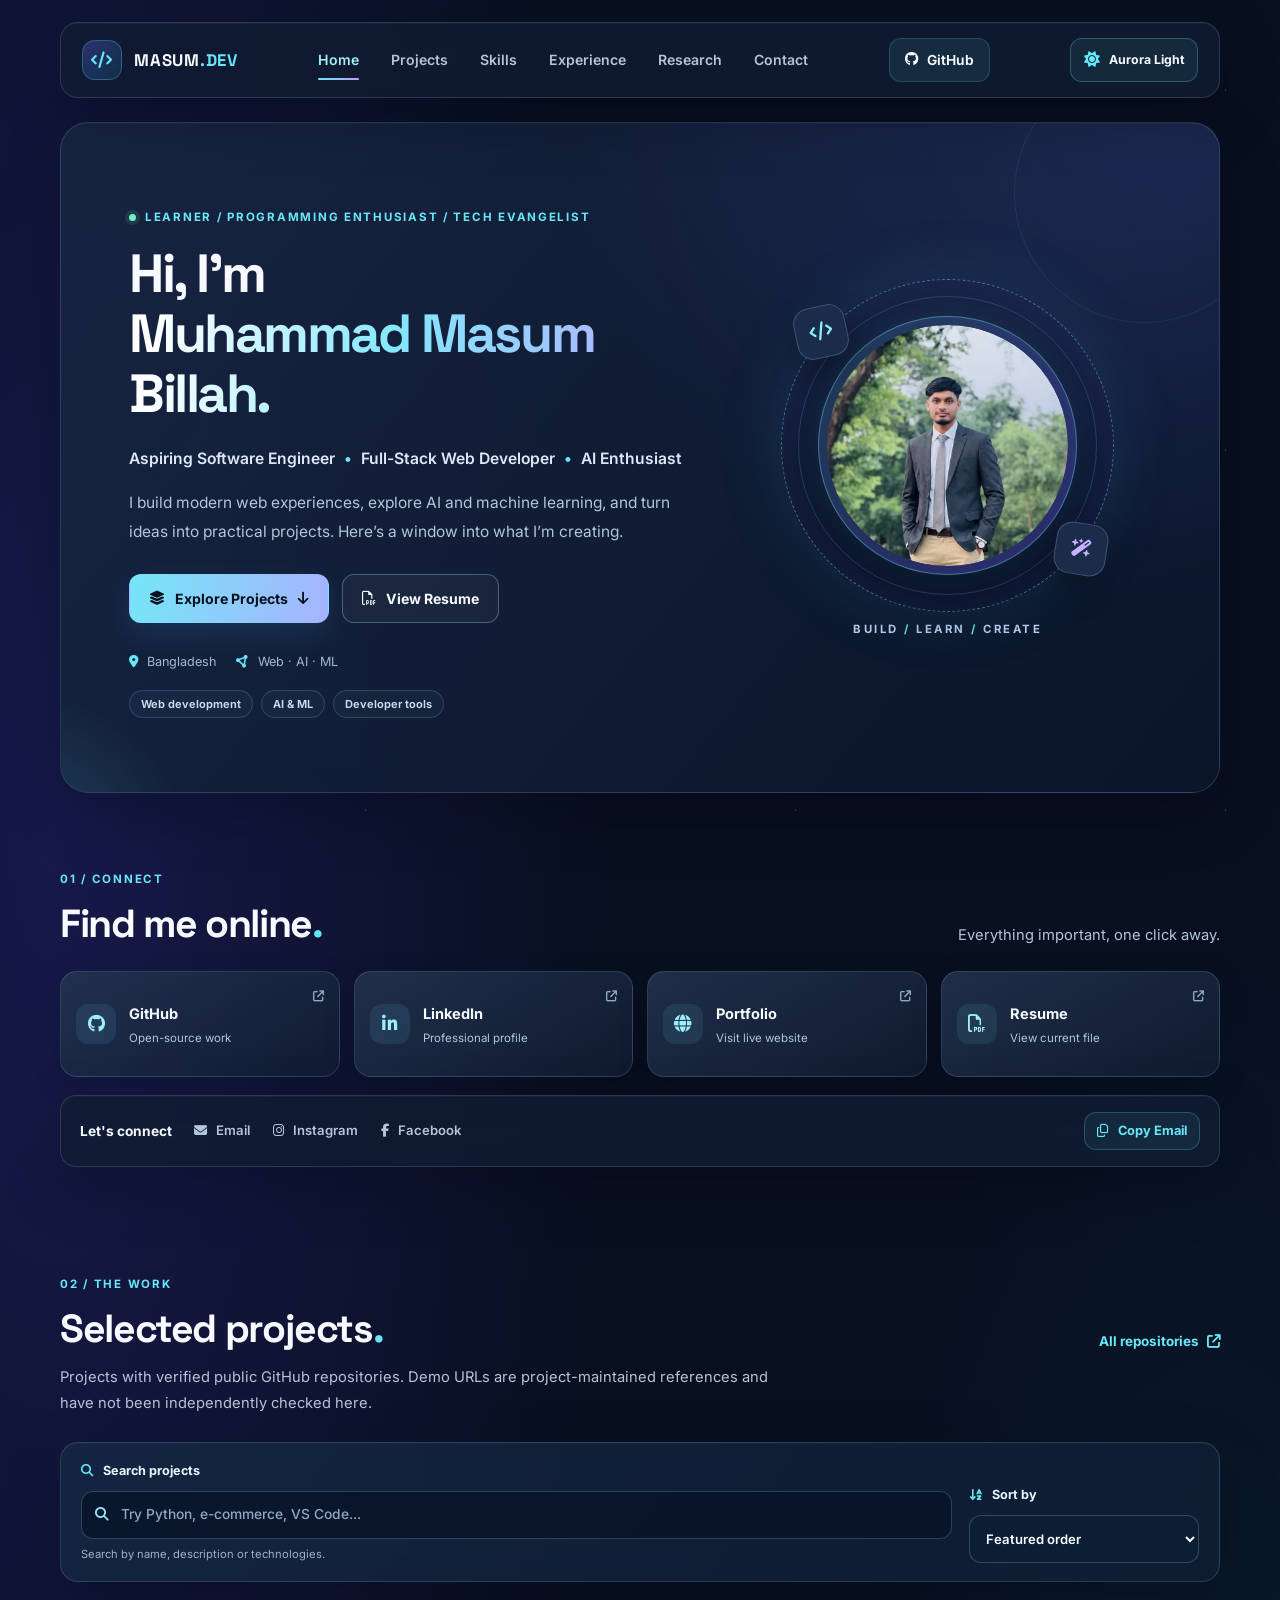
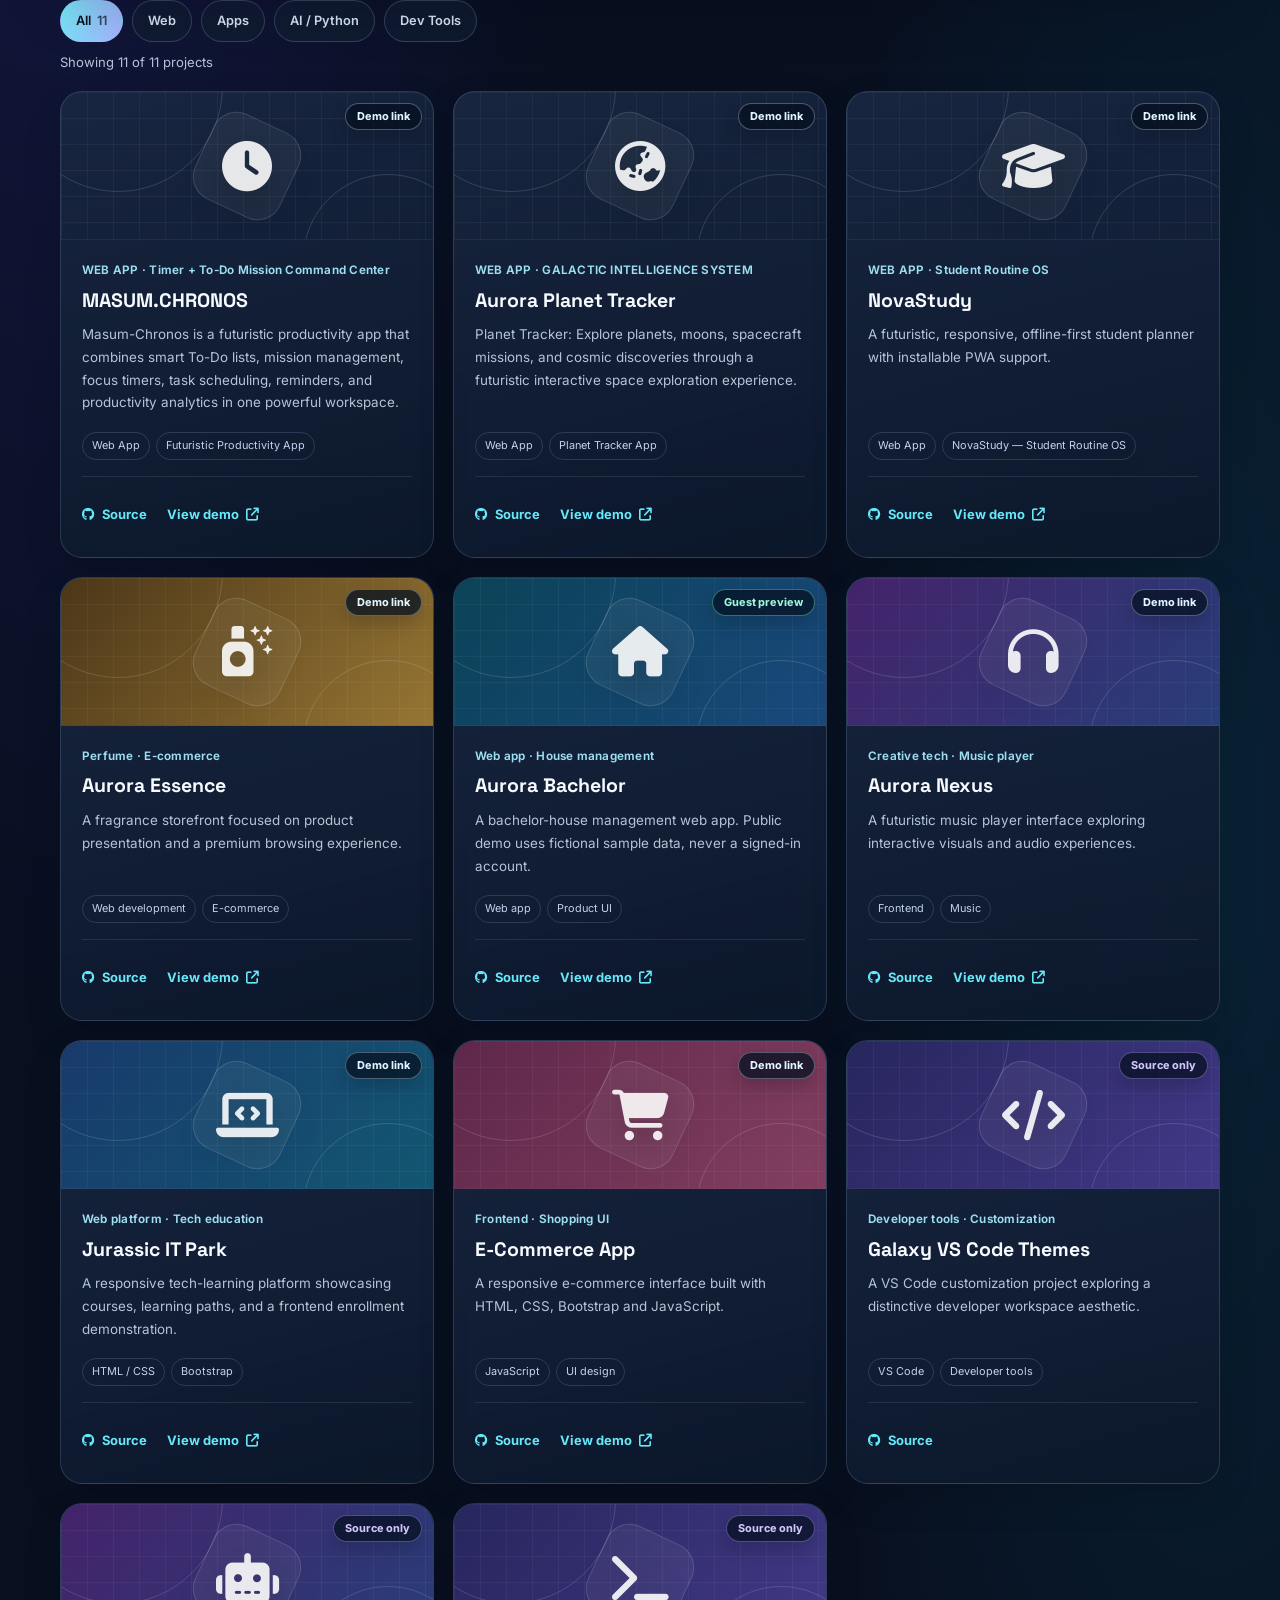
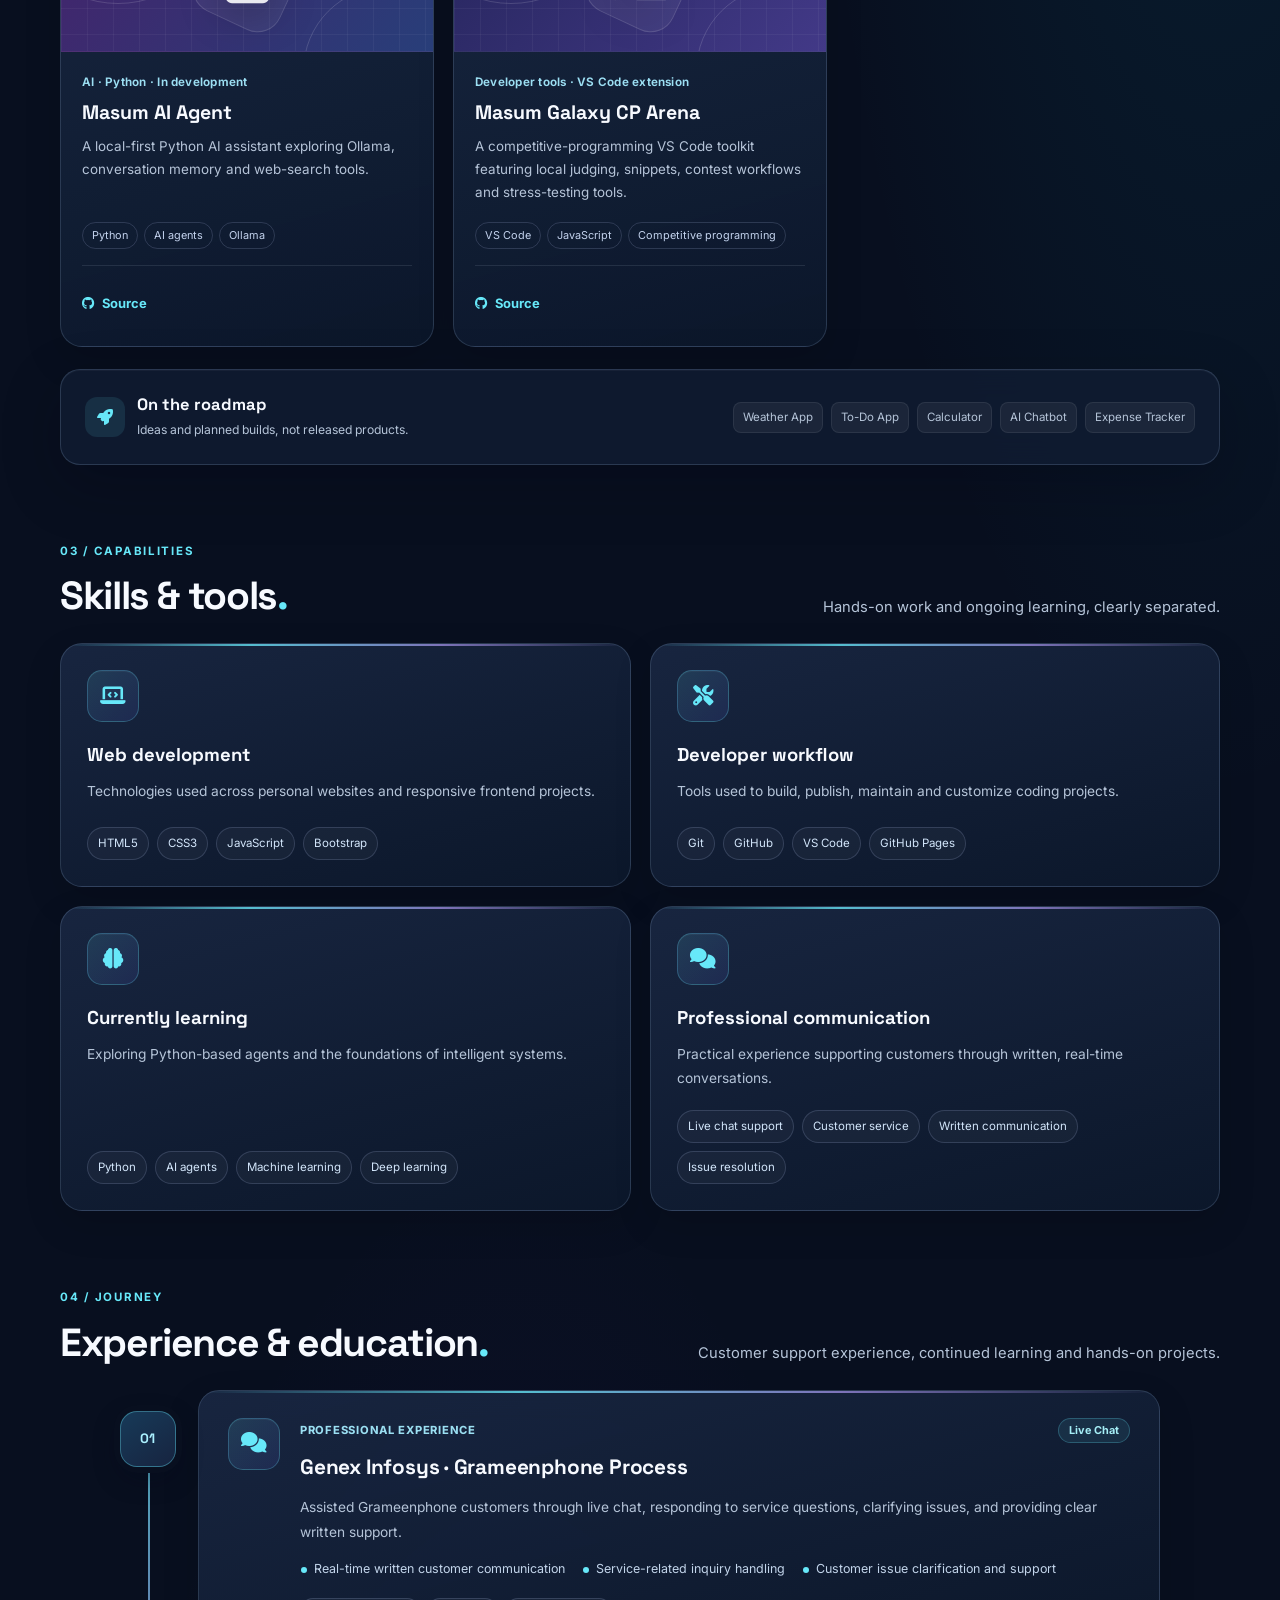
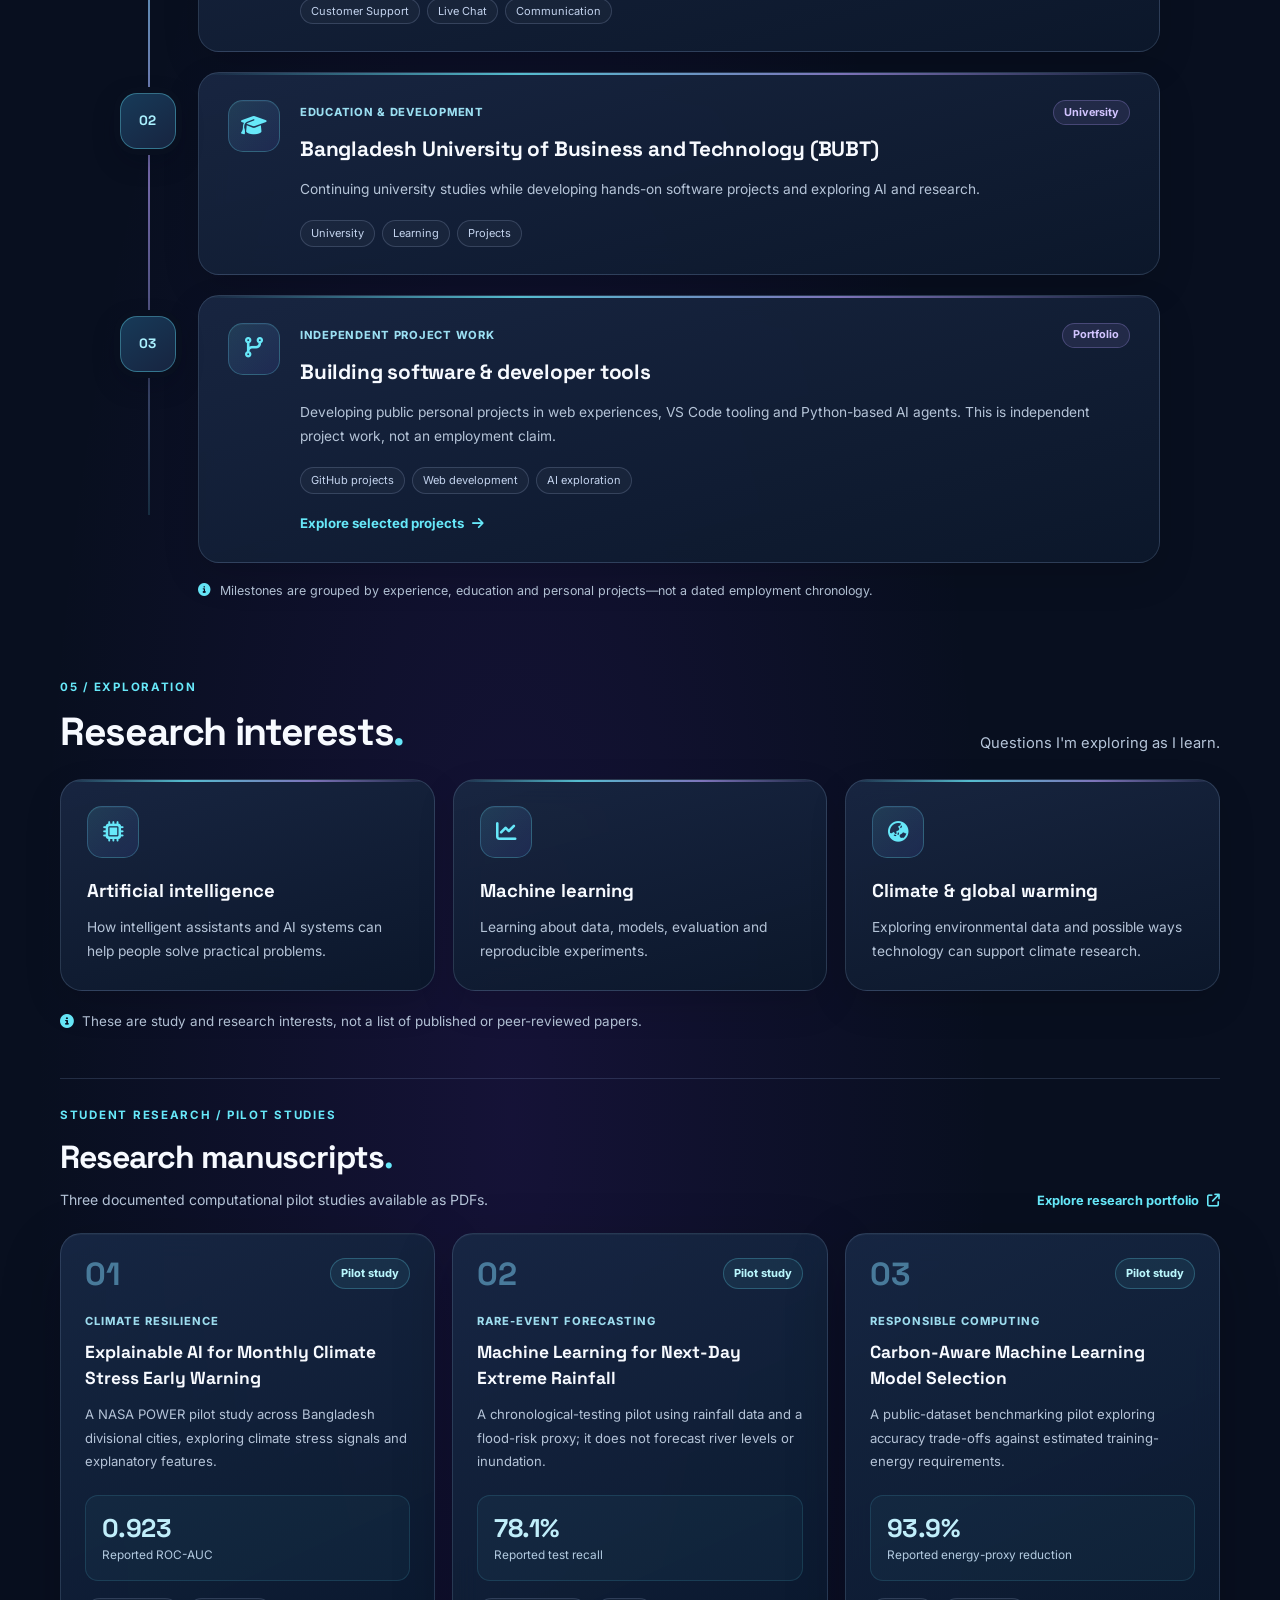
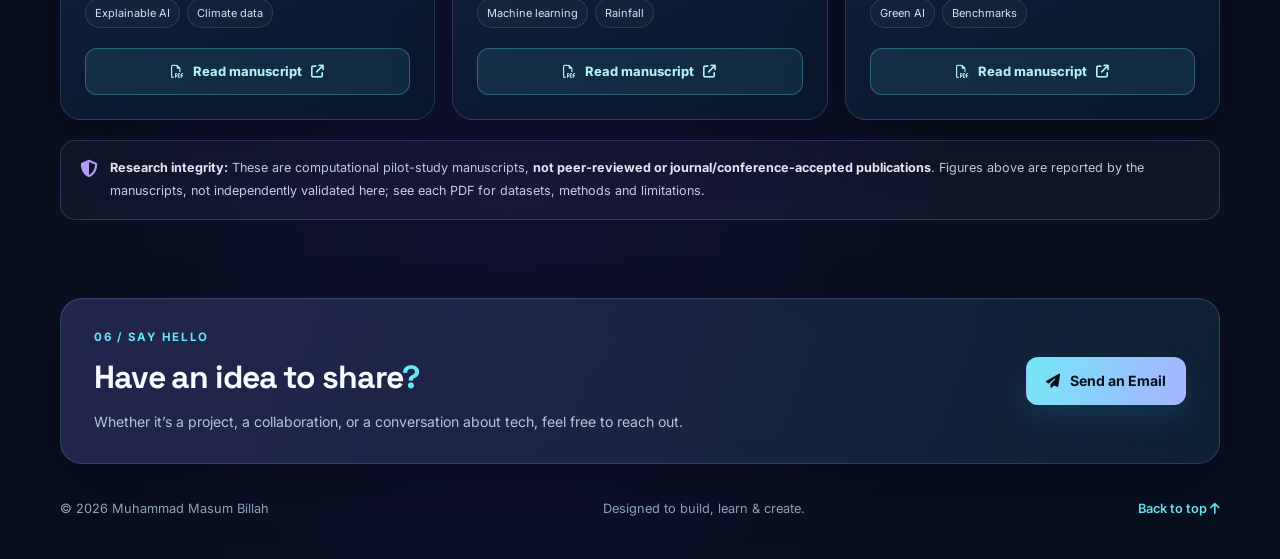
==== commit a059aab0: "Give first three project cards distinct artwork themes" ====
--- a/index.html
+++ b/index.html
@@ -154,7 +154,7 @@
 
   
 <article class="project-card" data-category="web" data-preview="demo" aria-labelledby="project-1">
- <div class="project-art art-gold" aria-hidden="true"><span class="project-availability">Demo link</span><span class="art-grid"></span><i class="fa-solid fa-spray-can-sparkles"></i><span class="art-orbit"></span></div>
+ <div class="project-art art-chronos" aria-hidden="true"><span class="project-availability">Demo link</span><span class="art-grid"></span><i class="fa-solid fa-clock"></i><span class="art-orbit"></span></div>
  <div class="project-content"><p class="project-type">WEB APP · Timer + To-Do Mission Command Center</p><h3 id="project-1">MASUM.CHRONOS</h3>
  <p class="project-description">Masum-Chronos is a futuristic productivity app that combines smart To-Do lists, mission management, focus timers, task scheduling, reminders, and productivity analytics in one powerful workspace.</p>
  <div class="project-tags" aria-label="Project topics"><span>Web App</span><span>Futuristic Productivity App</span></div>
@@ -164,7 +164,7 @@
 
 
 <article class="project-card" data-category="web" data-preview="demo" aria-labelledby="project-2">
- <div class="project-art art-gold" aria-hidden="true"><span class="project-availability">Demo link</span><span class="art-grid"></span><i class="fa-solid fa-spray-can-sparkles"></i><span class="art-orbit"></span></div>
+ <div class="project-art art-planet" aria-hidden="true"><span class="project-availability">Demo link</span><span class="art-grid"></span><i class="fa-solid fa-earth-asia"></i><span class="art-orbit"></span></div>
  <div class="project-content"><p class="project-type">WEB APP · GALACTIC INTELLIGENCE SYSTEM</p><h3 id="project-2">Aurora Planet Tracker</h3>
  <p class="project-description">Planet Tracker: Explore planets, moons, spacecraft missions, and cosmic discoveries through a futuristic interactive space exploration experience.</p>
  <div class="project-tags" aria-label="Project topics"><span>Web App</span><span>Planet Tracker App</span></div>
@@ -174,7 +174,7 @@
 
 
 <article class="project-card" data-category="web" data-preview="demo" aria-labelledby="project-3">
- <div class="project-art art-gold" aria-hidden="true"><span class="project-availability">Demo link</span><span class="art-grid"></span><i class="fa-solid fa-spray-can-sparkles"></i><span class="art-orbit"></span></div>
+ <div class="project-art art-study" aria-hidden="true"><span class="project-availability">Demo link</span><span class="art-grid"></span><i class="fa-solid fa-graduation-cap"></i><span class="art-orbit"></span></div>
  <div class="project-content"><p class="project-type">WEB APP · Student Routine OS</p><h3 id="project-3">NovaStudy</h3>
  <p class="project-description">A futuristic, responsive, offline-first student planner with installable PWA support.</p>
  <div class="project-tags" aria-label="Project topics"><span>Web App</span><span>NovaStudy — Student Routine OS</span></div>
